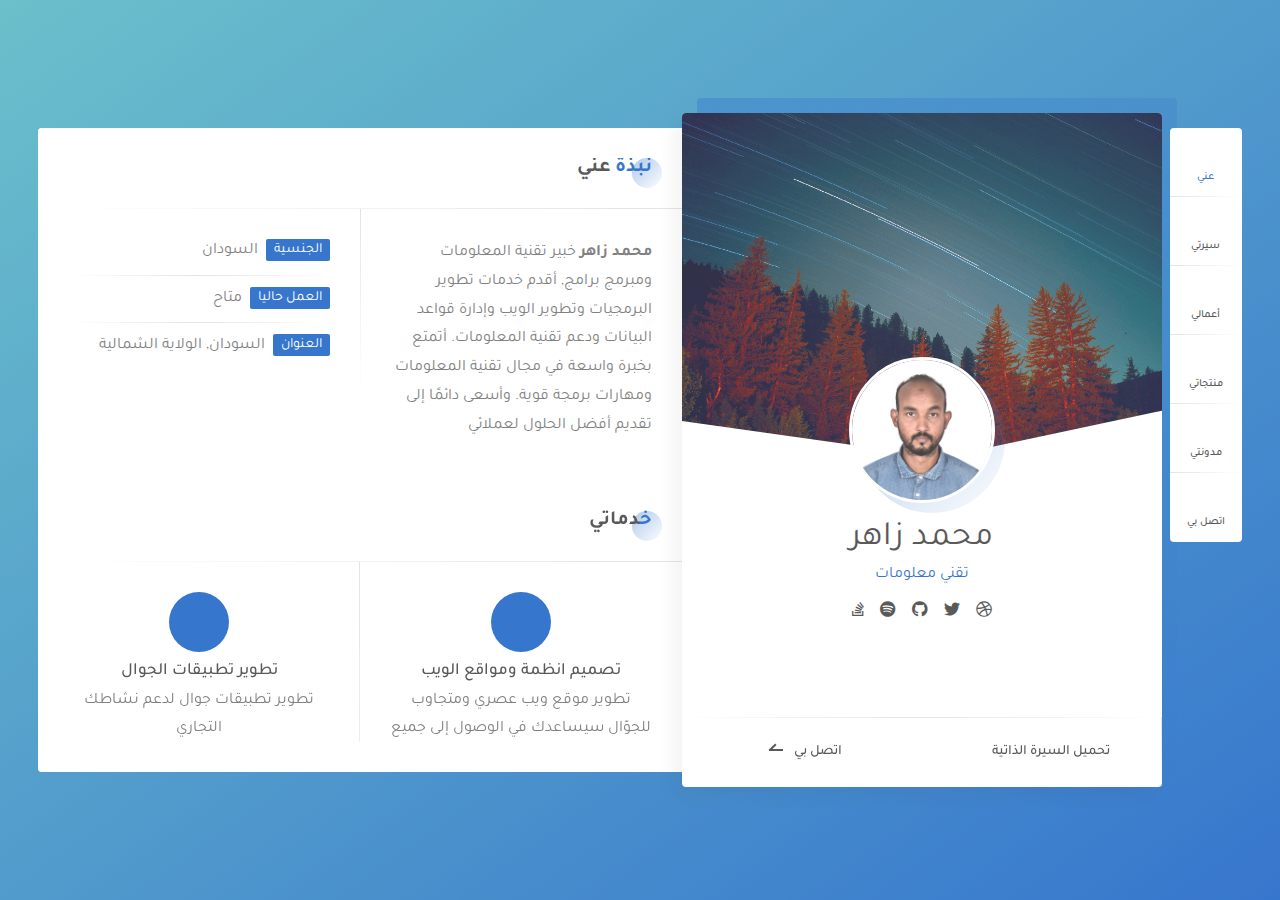
==== index.html @ 1b9f22f8 "cv add" ====
<!DOCTYPE html>
<html lang="en">
<head>
	
	<!--
		Basic
	-->
	<meta charset="UTF-8" />
	<meta http-equiv="X-UA-Compatible" content="IE=edge"> 
	<title> محمد زاهر عبدالله علي </title>
	<meta name="viewport" content="width=device-width, initial-scale=1, maximum-scale=1" />
	<meta name="description" content="محمد زاهر | خبير تقنية المعلومات ومبرمج برامج, أقدم خدمات تطوير البرمجيات وتطوير الويب وإدارة قواعد البيانات ودعم تقنية المعلومات وإدارة الشبكات. أتمتع بخبرة واسعة في مجال تقنية المعلومات ومهارات برمجة قوية. وأسعى دائمًا إلى تقديم أفضل الحلول لعملائي." />
	<meta name="keywords" content="تقنية المعلومات, برمجة الحاسوب, تطوير البرمجيات, تطوير الويب
	, إدارة قواعد البيانات
	, دعم تقنية المعلومات
	, مصمم مواقع, مبرمج" />
	<meta name="author" content="mohammed zahir" />
	
	<!--
		Load Fonts
	-->
	<link href="https://fonts.googleapis.com/css?family=Poppins:100,100i,200,200i,300,300i,400,400i,500,500i,600,600i,700,700i,800,800i,900,900i" rel="stylesheet">
	<link rel="stylesheet" href="https://use.fontawesome.com/releases/v5.8.0/css/all.css">
	<link rel="preconnect" href="https://fonts.googleapis.com">
	<link rel="preconnect" href="https://fonts.gstatic.com" crossorigin>
	<link href="https://fonts.googleapis.com/css2?family=Tajawal:wght@400;500&display=swap" rel="stylesheet">
	<style>
		.content .title {
		font-family: 'Tajawal' !important;
		}
		
			/*
			Text Font Family
		*/

		body {
			font-family: 'Tajawal' !important;
		}
	</style>
	
	<!--
		Load CSS
	-->
	<link rel="stylesheet" href="css/basic.css" />
	<link rel="stylesheet" href="css/layout.css" />
	<link rel="stylesheet" href="css/blogs.css" />
	<!-- <link rel="stylesheet" href="css/ionicons.css" /> -->
	<link rel="stylesheet" href="https://cdnjs.cloudflare.com/ajax/libs/ionicons/2.0.1/css/ionicons.min.css" integrity="sha512-JApjWRnfonFeGBY7t4yq8SWr1A6xVYEJgO/UMIYONxaR3C9GETKUg0LharbJncEzJF5Nmiv+Pr5QNulr81LjGQ==" crossorigin="anonymous" referrerpolicy="no-referrer" />
	<link rel="stylesheet" href="css/magnific-popup.css" />
	<link rel="stylesheet" href="css/animate.css" />
	<link rel="stylesheet" href="css/owl.carousel.css" />
	<!-- //by me -->
	<!-- <link rel='stylesheet' id='ryancv-style-css' href='https://demo.ar-themes.com/betaqa/wp-content/themes/btaqa/style.css?ver=6.1.1' type='text/css' media='all' /> -->
	<!-- <link rel="stylesheet" href="https://demo.ar-themes.com/betaqa/wp-content/themes/btaqa/rtl.css" type="text/css" media="screen" /> -->
	<!--
		Background Gradient
	-->
	<link rel="stylesheet" href="css/gradient.css" />
	
	<!--
		Template New-Skin
	-->
	<link rel="stylesheet" href="css/new-skin/new-skin.css" />

	<!--
		Template RTL
	-->
	<link rel="stylesheet" href="css/rtl-new.css" />
	
	<!--
		Template Colors
	-->
	<!-- <link rel="stylesheet" href="css/template-colors/green.css" /> -->
	<link rel="stylesheet" href="css/template-colors/blue.css" />
	<!--<link rel="stylesheet" href="css/template-colors/orange.css" />-->
	<!--<link rel="stylesheet" href="css/template-colors/pink.css" />-->
	<!--<link rel="stylesheet" href="css/template-colors/purple.css" />-->
	<!--<link rel="stylesheet" href="css/template-colors/red.css" />-->

	<!--
		Template Dark
	-->
	<!--<link rel="stylesheet" href="css/template-dark/dark.css" />-->
	

	<!--[if lt IE 9]>
	<script src="http://css3-mediaqueries-js.googlecode.com/svn/trunk/css3-mediaqueries.js"></script>
	<script src="http://html5shim.googlecode.com/svn/trunk/html5.js"></script>
	<![endif]-->
	
	<!--
		Favicons
	-->
	<link rel="shortcut icon" href="images/profile.jpg">
	
	<!-- Global site tag (gtag.js) - Google Analytics -->
	<script async src="https://www.googletagmanager.com/gtag/js?id=UA-125314689-11"></script>
	<script>
	  window.dataLayer = window.dataLayer || [];
	  function gtag(){dataLayer.push(arguments);}
	  gtag('js', new Date());

	  gtag('config', 'UA-125314689-11');
	</script>

	<style>
		

		.resume-items .resume-item .image {
			margin-left: 15px;
			position: relative;
			width: 80px;
			height: 80px;
			float: right;
			display: flex;
			align-items: center;
			font-size: 0;
		}

		.resume-items .resume-item .image img {
			max-width: 100%;
			max-height: 100%;
			height: auto;
		}

		.resume-items .resume-item .image {
			margin-left: 0;
			margin-right: 15px;
			float: left;
		}
		/* begin shop style*/
		ul.products{
			margin: 0 -30px;
    		margin-top: -1px;
			margin: 0 0 1em;
			padding: 0;
			list-style: none outside;
			clear: both;
		}
		ul.products li.first{
			clear: both;
		}
		@media (max-width: 1120px) {
			li.product {
				margin: 0;
			}
		}
		.products li {
			list-style: none outside;
		}
		.product{
			/* width: 49.998% !important; */
			position: relative;
			margin: 0;
			padding: 30px !important;
			float: none;
		}
		.product_link{
			text-decoration: none;
			box-shadow: none;
			color: #1e73be;
			opacity: 1;
    		outline: none;
		}
		.onsale{
			right: auto;
    		left: 40px;
			top: 40px;
    		margin: 0;
			background: #1e73be;
			margin: 0;
			padding: 0 10px;
			position: absolute;
			top: 35px;
			left: 35px;
			min-height: auto;
			min-width: auto;
			font-size: 12px;
			font-weight: 500;
			color: #fff;
			text-align: center;
			height: 30px;
			line-height: 30px;
			border-radius: 4px;
			-webkit-border-radius: 4px;
			z-index: 9;
		}
		.attachment_thumbnail{
			margin: 0 0 15px 0;
			width: 100%;
			height: auto;
			display: block;
			margin: 0 0 1em;
			box-shadow: none;
			max-width: 100%;
			border: none;
			border-radius: 0;
		}
		.product_title{
			margin: 0 0 0 70px;
			padding: 0 0 5px 0;
			font-family: 'Tajawal';
			font-size: 17px;
			font-weight: 500;
			color: #323232;
			line-height: 1.4em;
		}
		.price{
			float: right;
			margin: 0;
			color: #323232;
			display: block;
			font-weight: 400;
			font-size: 14px;
			height: 20px;
			line-height: 25px;
		}

		.price del{
			color: inherit;
			opacity: .5;
			display: inline-block;
		}
		.price ins{
			margin-left: 0;
    		margin-right: 5px;
			font-weight: 600;
    		font-size: 16px;
			background: 0 0;
			display: inline-block;
			text-decoration: none;
		}
		.add_to_cart_button{
			float: left;
			position: relative;
			padding: 0;
			margin: 0;
			margin-top: -28px;
			font-size: 0;
			width: 50px;
			text-decoration: none;

			display: inline-block;
			height: 50px;
			line-height: 50px;
			background: #eee;
			-webkit-border-radius: 4px;
			color: #323232;
			font-weight: 500;
			text-align: center;
			text-transform: uppercase;
			border: none;
			transition: all .3s ease 0s;
			-webkit-transition: all .3s ease 0s;

			cursor: pointer;
			overflow: visible;
			right: auto;
			box-shadow: none;
    		text-shadow: none;
		}
		.add_to_cart_button:before {
			left: auto;
			right: 0;
			content: "\f133";
			position: absolute;
			top: 0;
			width: 100%;
			height: 100%;
			font-family: "Ionicons";
			line-height: 50px;
			font-size: 20px;
			display: block;
			background: none;
		}
		.add_to_cart_button:hover{
			background-color: #dfdcde;
    		color: #515151;
			background-image: none;
		}


	</style>

</head>

<body>
	<div class="page new-skin">
		
		<!-- preloader -->
		<div class="preloader">
			<div class="centrize full-width">
				<div class="vertical-center">
					<div class="spinner">
						<div class="double-bounce1"></div>
						<div class="double-bounce2"></div>
					</div>
				</div>
			</div>
		</div>

		<!-- background -->
		<div class="background gradient">
			<ul class="bg-bubbles">
      <li></li>
      <li></li>
      <li></li>
      <li></li>
      <li></li>
      <li></li>
      <li></li>
      <li></li>
      <li></li>
      <li></li>
    </ul>
		</div>

		<!--
			Container
		-->
		<div class="container opened" data-animation-in="fadeInRight" data-animation-out="fadeOutRight">

			<!--
				Header
			-->
			<header class="header">

				<!-- menu -->
				<div class="top-menu">
					<ul>
						<li class="active">
							<a href="#about-card">
								<span class="icon ion-person"></span>
								<span class="link">عني</span>
							</a>
						</li>
						<li>
							<a href="#resume-card">
								<span class="icon ion-android-list"></span>
								<span class="link">سيرتي</span>
							</a>
						</li>
						<li>
							<a href="#works-card">
								<span class="icon ion-paintbrush"></span>
								<span class="link">أعمالي</span>
							</a>
						</li>
						<li>
							<a href="#shop">
								<span class="icon ion-android-cart"></span>
								<span class="link">منتجاتي</span>
							</a>
						</li>
						<li>
							<a href="#blog-card">
								<span class="icon ion-chatbox-working"></span>
								<span class="link">مدونتي</span>
							</a>
						</li>
						
						<li>
							<a href="#contacts-card">
								<span class="icon ion-at"></span>
								<span class="link">اتصل بي</span>
							</a>
						</li>
						
					</ul>
				</div>

			</header>

			<!--
				Card - Started
			-->
			<div class="card-started" id="home-card">

				<!--
					Profile
				-->
				<div class="profile">

					<!-- profile image -->
					<div class="slide" style="background-image: url(images/bg.jpg);"></div>

					<!-- profile photo -->
					<div class="image">
						<img src="images/profile.jpg" alt="" />
					</div>

					<!-- profile titles -->
					<div class="title">محمد زاهر</div>
					<div class="subtitle">تقني معلومات</div>

					<!-- profile socials -->
					<div class="social">
						<a target="_blank" href="https://dribbble.com/"><span class="fab fa-dribbble"></span></a>
						<a target="_blank" href="https://twitter.com/"><span class="fab fa-twitter"></span></a>
						<a target="_blank" href="https://github.com/"><span class="fab fa-github"></span></a>
						<a target="_blank" href="https://www.spotify.com/"><span class="fab fa-spotify"></span></a>
						<a target="_blank" href="https://stackoverflow.com/"><span class="fab fa-stack-overflow"></span></a>
					</div>
					
					<!-- profile buttons -->
					<div class="lnks">
						<a href="images/CV_2024-05-22_Mohammed_Zahir.pdf" target="download" class="lnk">
							<span class="text">تحميل السيرة الذاتية</span>
							<span class="ion ion-archive"></span>
						</a>
						<a href="#contacts-card" class="lnk discover">
							<span class="text">اتصل بي</span>
							<span class="arrow"></span>
						</a>
					</div>

				</div>

			</div>

			<!-- 
				Card - About
			-->
			<div class="card-inner animated active" id="about-card">
				<div class="card-wrap">

					<!-- 
						About 
					-->
					<div class="content about">

						<!-- title -->
						<div class="title">نبذة عني</div>

						<!-- content -->
						<div class="row">
							<div class="col col-d-6 col-t-6 col-m-12 border-line-v">
								<div class="text-box">
									<p>
										<b>محمد زاهر</b> 
										 خبير تقنية المعلومات ومبرمج برامج, أقدم خدمات تطوير البرمجيات وتطوير الويب وإدارة قواعد البيانات ودعم تقنية المعلومات. أتمتع بخبرة واسعة في مجال تقنية المعلومات ومهارات برمجة قوية. وأسعى دائمًا إلى تقديم أفضل الحلول لعملائي	
									</p>
								</div>
							</div>
							<div class="col col-d-6 col-t-6 col-m-12 border-line-v">
								<div class="info-list">
									<ul>
										<!-- <li><strong>عمر </strong> 24</li> -->
										<li><strong>الجنسية </strong> السودان</li>
										<li><strong>العمل حاليا </strong> متاح</li>
										<li><strong>العنوان </strong> السودان, الولاية الشمالية</li>
									</ul>
								</div>
							</div>
							<div class="clear"></div>
						</div>

					</div>

					<!--
						Services
					-->
					<div class="content services">

						<!-- title -->
						<div class="title">خدماتي</div>

						<!-- content -->
						<div class="row service-items border-line-v">

							<!-- service item -->
							<div class="col col-d-6 col-t-6 col-m-12 border-line-h">
								<div class="service-item">
									<div class="icon"><span class="ion ion-android-laptop"></span></div>
									<div class="name">تصميم انظمة ومواقع الويب</div>
									<p>تطوير موقع ويب عصري ومتجاوب للجوّال سيساعدك في الوصول إلى جميع عمليات التسويق الخاصة بك.</p>
								</div>
							</div>

							<!-- service item -->
							<div class="col col-d-6 col-t-6 col-m-12 border-line-h">
								<div class="service-item">
									<div class="icon"><span class="ion ion-android-phone-portrait"></span></div>
									<div class="name">تطوير تطبيقات الجوال</div>
									<p>تطوير تطبيقات جوال لدعم نشاطك التجاري</p>
								</div>
							</div>

							<!-- service item -->
							<div class="col col-d-6 col-t-6 col-m-12">
								<div class="service-item">
									<div class="icon"><span class="ion ion-speakerphone"></span></div>
									<div class="name">التسويق الإلكتروني وادارة محتوى المواقع</div>
									<p>
										أقدم لك خدماتي في التسويق الإلكتروني وادارة محتوى المواقع
									</p>
								</div>
							</div>

							<!-- service item -->
							<div class="col col-d-6 col-t-6 col-m-12">
								<div class="service-item">
									<div class="icon"><span class="ion ion-social-google"></span></div>
									<div class="name">تحسين محركات البحث</div>
									<p>
										تحسين محركات البحث للمواقع الالكترونية,تحسين ترتيب المواقع على محركات البحث
									</p>
								</div>
							</div>

							<div class="clear"></div>
						</div>

					</div>

					<!--
						Price Tables
					-->
					<!-- <div class="content pricing">

						<div class="title">التسعير</div>

						<div class="row pricing-items">

							<div class="col col-d-6 col-t-6 col-m-12 border-line-v">
								<div class="pricing-item">
									<div class="icon"><i class="ion ion-speedometer speed-basic"></i></div>
									<div class="name">الأساسي</div>
									<div class="amount">
										<span class="dollar">$</span>
										<span class="number">22</span>
										<span class="period">ساعة</span>
									</div>
									<div class="feature-list">
										<ul>
											<li>تطوير الشبكة</li>
											<li>إعلان</li>
											<li>تطوير اللعبة</li>
											<li class="disable">الكتابة الموسيقية</li>
											<li class="disable">التصوير <strong>جديد</strong></li>
										</ul>
									</div>
									<div class="lnks">
										<a href="#" class="lnk">
											<span class="text">شراء الأساسية</span>
											<i class="ion ion-speedometer speed-basic"></i>
										</a>
									</div>
								</div>
							</div>

							<div class="col col-d-6 col-t-6 col-m-12 border-line-v">
								<div class="pricing-item">
									<div class="icon"><i class="ion ion-speedometer"></i></div>
									<div class="name">برو</div>
									<div class="amount">
										<span class="dollar">$</span>
										<span class="number">48</span>
										<span class="period">ساعة</span>
									</div>
									<div class="feature-list">
										<ul>
											<li>تطوير الشبكة</li>
											<li>إعلان</li>
											<li>تطوير اللعبة</li>
											<li>الكتابة الموسيقية</li>
											<li>التصوير <strong>جديد</strong></li>
										</ul>
									</div>
									<div class="lnks">
										<a href="#" class="lnk">
											<span class="text">شراء برو</span>
											<i class="ion ion-speedometer"></i>
										</a>
									</div>
								</div>
							</div>

							<div class="clear"></div>
						</div>

					</div> -->

					

					<!--
						Clients
					-->
					<div class="content clients">

						<!-- title -->
						<div class="title">عملائي</div>

						<!-- content -->
						<div class="row client-items">

							<!-- client item -->
							<div class="col col-d-3 col-t-3 col-m-6 border-line-v">
								<div class="client-item">
									<div class="image">
										<a target="_blank" href="https://sindawa.com">
											<img src="images/sindawa12.png" alt="" />
										</a>
									</div>
								</div>
							</div>

							<!-- client item -->
							<div class="col col-d-3 col-t-3 col-m-6 border-line-v">
								<div class="client-item">
									<div class="image">
										<a target="_blank" href="https://www.google.com">
											<img src="images/msc.png" alt="" />
										</a>
									</div>
								</div>
							</div>

							<!-- client item -->
							<div class="col col-d-3 col-t-3 col-m-6 border-line-v">
								<div class="client-item">
									<div class="image">
										<a target="_blank" href="https://www.google.com">
											<img src="images/smartnode.png" alt="" />
										</a>
									</div>
								</div>
							</div>

							<!-- client item -->
							<div class="col col-d-3 col-t-3 col-m-6 border-line-v">
								<div class="client-item">
									<div class="image">
										<a target="_blank" href="https://hirehub-sd.com">
											<img src="images/hirehub.png" alt="" />
										</a>
									</div>
								</div>
							</div>

							<div class="clear"></div>
						</div>
						<div class="row client-items">

							<!-- client item -->
							<div class="col col-d-3 col-t-3 col-m-6 border-line-v">
								<div class="client-item">
									<div class="image">
										<a target="_blank" href="https://www.google.com">
											<img src="images/client5.png" alt="" />
										</a>
									</div>
								</div>
							</div>

							<!-- client item -->
							<div class="col col-d-3 col-t-3 col-m-6 border-line-v">
								<div class="client-item">
									<div class="image">
										<a target="_blank" href="https://www.google.com">
											<img src="images/client6.png" alt="" />
										</a>
									</div>
								</div>
							</div>

							<!-- client item -->
							<div class="col col-d-3 col-t-3 col-m-6 border-line-v">
								<div class="client-item">
									<div class="image">
										<a target="_blank" href="https://www.google.com">
											<img src="images/client7.png" alt="" />
										</a>
									</div>
								</div>
							</div>

							<!-- client item -->
							<div class="col col-d-3 col-t-3 col-m-6 border-line-v">
								<div class="client-item">
									<div class="image">
										<a target="_blank" href="https://www.google.com">
											<img src="images/client8.jpg" alt="" />
										</a>
									</div>
								</div>
							</div>

							<div class="clear"></div>
						</div>

					</div>


					<!--
						Testimonials
					-->
					<div class="content testimonials">

						<!-- title -->
						<div class="title">الاشادات</div>

						<!-- content -->
						<div class="row testimonials-items">

							<!-- client item -->
							<div class="col col-d-12 col-t-12 col-m-12 border-line-v">
								<div class=" default-revs">
									<div class="">
										<div class="item">
											<div class="revs-item">
												<div class="text">
													أتعامل مع الصديق محمد منذ سنوات وأشهد له بالكفاءة في مجال برمجة المواقع الإلكترونية
												</div>
												<div class="user">
													<!--<div class="img"><img src="images/man1.jpg" alt="" /></div>-->
													<div class="info">
														<div class="name">احمد عثمان</div>
														<div class="company">مدير اداري</div>
													</div>
													<div class="clear"></div>
												</div>
											</div>
										</div>
									</div>
								</div>
							</div>

							<div class="clear"></div>
						</div>

					</div>

					<!--
						Fun Fact
					-->
					<div class="content fuct">

						<!-- title -->
						<div class="title">إنجازاتي</div>

						<!-- content -->
						<div class="row fuct-items">

							<!-- fuct item -->
							<div class="col col-d-3 col-t-3 col-m-6 border-line-v">
								<div class="fuct-item">
									<div class="icon"><span class="ion ion-disc"></span></div>
									<div class="name">20 جواب في مجتمع StackExchange</div>
								</div>
							</div>

							<!-- fuct item -->
							<div class="col col-d-3 col-t-3 col-m-6 border-line-v">
								<div class="fuct-item">
									<div class="icon"><span class="ion ion-trophy"></span></div>
									<div class="name">الفوز بـ5 بطولات في الويب</div>
								</div>
							</div>

							<!-- fuct item -->
							<div class="col col-d-3 col-t-3 col-m-6 border-line-v">
								<div class="fuct-item">
									<div class="icon"><span class="ion ion-coffee"></span></div>
									<div class="name">10+ مشروع تم تسليمه</div>
								</div>
							</div>

							<!-- fuct item -->
							<div class="col col-d-3 col-t-3 col-m-6 border-line-v">
								<div class="fuct-item">
									<div class="icon"><span class="ion ion-flag"></span></div>
									<div class="name">تأسيس موقع اوتوميش</div>
								</div>
							</div>

							<div class="clear"></div>
						</div>

					</div>


					

				</div>
			</div>

			<!--
				Card - Resume
			-->
			<div class="card-inner" id="resume-card">
				<div class="card-wrap">

					<!--
						Resume
					-->
					<div class="content resume">

						<!-- title -->
						<div class="title">السيرة</div>

						<!-- content -->
						<div class="row">

							<!-- experience -->
							<div class="col col-d-6 col-t-6 col-m-12 border-line-v">
								<div class="resume-title border-line-h">
									<div class="icon"><i class="ion ion-briefcase"></i></div>
									<div class="name">الخبرة المهنية</div>
								</div>
								<div class="resume-items">
									<div class="resume-item border-line-h active">
										<div class="image">
											<img decoding="async" src="images/hirehub.png" alt="" />
										</div>
										<div class="date">
											<span >2022 - الآن</span>
										</div>
										<div class="name">
											<span >مدير تقني</span>
										</div>
										<div class="company">
											<span >شركة هايرهب لخدمات التوظيف</span>
										</div>
										<div class="single-post-text">
											<div >
												<p>أتحمل مسؤولية قيادة فريق من المهندسين الموهوبين وتوجيههم لتطوير وتنفيذ حلول تقنية فعالة لدعم أعمال شركة هايرهب لخدمات التوظيف. أعمل على تصميم وتنفيذ بنية تحتية تقنية قوية وفعالة تلبي احتياجات الشركة المتغيرة. أعمل على تحسين العمليات الداخلية باستخدام حلول تقنية مبتكرة لزيادة الكفاءة والإنتاجية. أتعامل مع جميع المشكلات التقنية التي تواجهها الشركة بكفاءة وفعالية.</p>						
											</div>
										</div>
									</div>
									<div class="resume-item border-line-h active">
										<div class="image">
											<img decoding="async" src="images/sindawa12.png" alt="" />
										</div>
										<div class="date">
											<span >2022 - الآن</span>
										</div>
										<div class="name">
											<span >مدير تقني ومطور</span>
										</div>
										<div class="company">
											<span >شركة سنداوة للتجارة الالكترونية</span>
										</div>
										<div class="single-post-text">
											<div >
												<p>التعاون مع فرق التطوير والإبداع في تنفيذ الأفكار تطوير وصيانة منصة سنداوة للتجارة الالكترونية وتقديم الدعم الفني للمنصة</p>						
											</div>
										</div>
									</div>
									<div class="resume-item border-line-h active">
										<div class="image">
											<img decoding="async" src="images/msc.png" alt="" />
										</div>
										<div class="date">
											<span >2021 - 2022</span>
										</div>
										<div class="name">
											<span >مطور ويب كامل</span>
										</div>
										<div class="company">
											<span >Multi Software Company MSC</span>
										</div>
										<div class="single-post-text">
											<div >
												<p>تطوير مواقع الويب والانظمة الالكترونية باستخدام لغة php و اطار العمل Laravel</p>						
											</div>
										</div>
									</div>
									<div class="resume-item border-line-h active">
										<div class="image">
											<img decoding="async" src="images/smartnode.png" alt="" />
										</div>
										<div class="date">
											<span >2020 - 2021</span>
										</div>
										<div class="name">
											<span >مطور تطبيقات ويب وموبايل كامل</span>
										</div>
										<div class="company">
											<span >Smart Node Software Solutions</span>
										</div>
										<div class="single-post-text">
											<div >
												<p>تطوير مواقع الويب وتطبيقات الجوال باستخدام تقنيات Angularjs, Nodejs, Ionic, Cordova</p>						
											</div>
										</div>
									</div>
									<div class="resume-item border-line-h active">
										<div class="image">
											<img decoding="async" src="images/mostaql.png" alt="" />
										</div>
										<div class="date">
											<span >2019 - الآن</span>
										</div>
										<div class="name">
											<span >العمل الحر</span>
										</div>
										<div class="company">
											<span >منصة مستقل</span>
										</div>
										<div class="single-post-text">
											<div >
												<p>العمل كمطور مواقع وانظمة الكترونية مستقل على موقع ويب مستقل لعدد من العملاء</p>						
											</div>
										</div>
									</div>
									<!-- <div class="resume-item border-line-h active">
										<div class="date">2022 - حتى الآن</div>
										<div class="name">مدير تقني</div>
										<div class="company">Sindawa Inc</div>
										<p>
											تطوير وصيانة منصة سنداوة للتجارة الالكترونية وتقديم الدعم الفني للمنصة
										</p>
									</div>
									<div class="resume-item border-line-h">
										<div class="date">2021 - 2022</div>
										<div class="name">مطور ويب كامل</div>
										<div class="company">Multi Software Company MSC</div>
										<p>
											تطوير مواقع الويب والانظمة الالكترونية باستخدام لغة php و اطار العمل Laravel
										</p>
									</div>
									<div class="resume-item">
										<div class="date">2020 - 2022</div>
										<div class="name">مطور تطبيقات ويب وموبايل كامل</div>
										<div class="company">Smart Node Software Solutions</div>
										<p>
											تطوير مواقع الويب وتطبيقات الجوال باستخدام تقنيات Angularjs, Nodejs, Ionic, Cordova
										</p>
									</div>
									<div class="resume-item">
										<div class="date">2020 - الان</div>
										<div class="name">العمل الحر</div>
										<div class="company">منصة مستقل</div>
										<p>
											العمل كمطور مواقع وانظمة الكترونية مستقل على موقع ويب مستقل لعدد من العملاء.
										</p>
									</div> -->
									
								</div>
							</div>

							<!-- education -->
							<div class="col col-d-6 col-t-6 col-m-12 border-line-v">
								<div class="resume-title border-line-h">
									<div class="icon"><i class="ion ion-university"></i></div>
									<div class="name">المسيرة التعليمية</div>
								</div>
								<div class="resume-items">


									<div class="resume-item border-line-h ">
										<div class="image">
											<img decoding="async" src="images/aau.png" alt="">
										</div>
										<div class="date">
											<span>2014 - 2018</span>
										</div>
											<div class="name">
												<span>بكلاريوس تقنية المعلومات</span>
										</div>
										<div class="company">
											<span>جامعة الزعيم الازهري</span>
										</div>
										<div class="single-post-text">
											<div>
												<p>درجة البكالوريوس في علوم الحاسوب وتقنية المعلومات مرتبة الشرف الاولى.</p>
											</div>
										</div>
									</div>
									<div class="resume-item border-line-h ">
										<div class="image">
											<img decoding="async" src="images/edc.jpg" alt="">
										</div>
										<div class="date">
											<span>2019 - 2020</span>
										</div>
											<div class="name">
												<span>دورة المخاطبة الانجليزية</span>
										</div>
										<div class="company">
											<span>معهد المخاطبة الانجليزية</span>
										</div>
										<div class="single-post-text">
											<div>
												<p>دورات اللغة الانجليزية في المخاطبة, الاستماع, الكتابة, القراءة والتحضير لاختبار الIELTS.</p>
											</div>
										</div>
									</div>
									<div class="resume-item border-line-h ">
										<div class="image">
											<img decoding="async" src="images/afro.jpg" alt="">
										</div>
										<div class="date">
											<span>2020 - 2021</span>
										</div>
											<div class="name">
												<span>دورة البرمجة التدريبية -AFC</span>
										</div>
										<div class="company">
											<span>المركز الافريقي للتدريب والاستشارات</span>
										</div>
										<div class="single-post-text">
											<div>
												<p>الدورات الدراسية المتكاملة في مجال الويب وتطبيقات الهاتف المحمول - HTML، Css، javaScript، PHP، SQL، DataBase، IonicFramwork، Cordova.</p>
											</div>
										</div>
									</div>
									<div class="resume-item border-line-h ">
										<div class="image">
											<img decoding="async" src="images/google.png" alt="">
										</div>
										<div class="date">
											<span>2022 - 2022</span>
										</div>
											<div class="name">
												<span>دورة أساسيات التسويق الرقمي</span>
										</div>
										<div class="company">
											<span>شركة جوجل</span>
										</div>
										<div class="single-post-text">
											<div>
												<p>إتقان أساسيات التسويق الرقمي من خلال الدورة التدريبية المعتمدة من مكتب الإعلان التفاعلي في حوالي 26 وحدة تم إنشاؤها جميعًا بواسطة مدربي Google ، وهي مليئة بالتمارين العملية وأمثلة من العالم الواقعي لمساعدتك على تحويل المعرفة إلى عمل.</p>
											</div>
										</div>
									</div>
									<div class="resume-item border-line-h ">
										<div class="image">
											<img decoding="async" src="images/google.png" alt="">
										</div>
										<div class="date">
											<span>2023 - 2023</span>
										</div>
											<div class="name">
												<span>دورة تحسين محركات البحث</span>
										</div>
										<div class="company">
											<span>شركة جوجل</span>
										</div>
										<div class="single-post-text">
											<div>
												<p>تهدف الى تحسين أداء المواقع لتصدر محركات البحث, وتتضمن الأساليب الصحيحة لتعزيز ظهور المواقع على محركات البحث مثل قوقل وغيرها من محركات البحث.</p>
											</div>
										</div>
									</div>
									<div class="resume-item border-line-h ">
										<div class="image">
											<img decoding="async" src="images/google.png" alt="">
										</div>
										<div class="date">
											<span>2023 - 2023</span>
										</div>
											<div class="name">
												<span>دورة التسويق عبر مواقع التواصل الاجتماعي</span>
										</div>
										<div class="company">
											<span>شركة جوجل</span>
										</div>
										<div class="single-post-text">
											<div>
												<p>تتعامل هذه الدورة مع جميع جوانب التسويق عبر مواقع التواصل الاجتماعي، مثل فيسبوك، انستقرام، تويتر، تيك توك وغيرها. بالإضافة إلى ذلك، تتناول الدورة اساسيات صناعة المحتوى وجذب العملاء.</p>
											</div>
										</div>
									</div>


									<!-- <div class="resume-item border-line-h">
										<div class="date">2014 - 2018</div>
										<div class="name">بكلاريوس تقنية المعلومات</div>
										<div class="company">جامعة الزعيم الازهري</div>
										<p>
											درجة البكالوريوس في علوم الحاسوب وتقنية المعلومات مرتبة الشرف الاولى
										</p>
									</div> -->
									<!-- <div class="resume-item border-line-h">
										<div class="date">2019 - 2020</div>
										<div class="name">دورة المخاطبة الانجليزية</div>
										<div class="company">معهد المخاطبة الانجليزية</div>
										<p>
											دورات اللغة الانجليزية في المخاطبة, الاستماع, الكتابة, القراءة والتحضير لاختبار الIELTS
										</p>
									</div> -->
									<!-- <div class="resume-item">
										<div class="date">2020 - 2021</div>
										<div class="name">دورة البرمجة التدريبية -AFC</div>
										<div class="company">المركز الافريقي للتدريب والاستشارات</div>
										<p>
											الدورات الدراسية المتكاملة في مجال الويب وتطبيقات الهاتف المحمول - HTML، Css، javaScript، PHP، SQL، DataBase، IonicFramwork، Cordova
										</p>
									</div> -->
									<!-- <div class="resume-item">
										<div class="date">2022 - 2022</div>
										<div class="name">دورة أساسيات التسويق الرقمي</div>
										<div class="company">شركة جوجل</div>
										<p>
											إتقان أساسيات التسويق الرقمي من خلال الدورة التدريبية المعتمدة من مكتب الإعلان التفاعلي في حوالي 26 وحدة تم إنشاؤها جميعًا بواسطة مدربي Google ، وهي مليئة بالتمارين العملية وأمثلة من العالم الواقعي لمساعدتك على تحويل المعرفة إلى عمل. 
										</p>
									</div> -->
									<!-- <div class="resume-item">
										<div class="date">2023 - 2023</div>
										<div class="name">دورة تحسين محركات البحث</div>
										<div class="company">شركة جوجل</div>
										<p>
											تهدف الى تحسين أداء المواقع لتصدر محركات البحث, وتتضمن الأساليب الصحيحة لتعزيز ظهور المواقع على محركات البحث مثل قوقل وغيرها من محركات البحث. 
										</p>
									</div> -->
									<!-- <div class="resume-item">
										<div class="date">2023 - 2023</div>
										<div class="name">دورة التسويق عبر مواقع التواصل الاجتماعي</div>
										<div class="company">شركة جوجل</div>
										<p>
											تتعامل هذه الدورة مع جميع جوانب التسويق عبر مواقع التواصل الاجتماعي، مثل فيسبوك، انستقرام، تويتر، تيك توك وغيرها. بالإضافة إلى ذلك، تتناول الدورة اساسيات صناعة المحتوى وجذب العملاء.
										</p>
									</div> -->
								</div>
							</div>

							<div class="clear"></div>
						</div>

					</div>

					<!--
						Skills
					-->
					<div class="content skills">

						<!-- title -->
						<div class="title">مهاراتي</div>
					
						<!-- content -->
						<div class="row">
						


							<!-- skill item -->
							<div class="col col-d-6 col-t-6 col-m-12 border-line-v">
								<div class="skills-list circles">
									<div class="skill-title border-line-h">
										<div class="icon"><i class="fa fa-code"></i></div>
										<div class="name">التكويد</div>
									</div>
									<ul>
										<li> 
											<div class="name">Laravel</div>
											<div class="progress p95">
												<span>95%</span>
											</div>
										</li>
										<li> 
											<div class="name">PHP / MYSQL</div>
											<div class="progress p93">
												<span>93%</span>
											</div>
										</li>
										<li> 
											<div class="name">Angularjs / JavaScript</div>
											<div class="progress p90">
												<span>90%</span>
											</div>
										</li>
										<li> 
											<div class="name">HTML / CSS</div>
											<div class="progress p94">
												<span>94%</span>
											</div>
										</li>
									</ul>
								</div>
							</div>

							<!-- skill item -->
							<div class="col col-d-6 col-t-6 col-m-12 border-line-v">
								<div class="skills-list list">
									<div class="skill-title border-line-h">
										<div class="icon"><i class="fa fa-list"></i></div>
										<div class="name">المعارف</div>
									</div>
									<ul>
										<li> 
											<div class="name">استضافة المواقع</div>
										</li>
										<li> 
											<div class="name">تركيب الاستضافة</div>
										</li>
										<li> 
											<div class="name">تحسين محركات البحث SEO</div>
										</li>
										<li> 
											<div class="name">تجاوب الموقع مع جميع الأجهزة</div>
										</li>
										<li> 
											<div class="name">الخدمات الإعلانية</div>
										</li>
										<li> 
											<div class="name">كتابة المحتوى</div>
										</li>
										<li> 
											<div class="name">التسويق عبر محركات البحث</div>
										</li>
										<li> 
											<div class="name">التسويق عبر وسائل التوصل الاجتماعي</div>
										</li>
									</ul>
								</div>
							</div>

							<!-- skill item -->
							<div class="col col-d-6 col-t-6 col-m-12 border-line-v">
								<div class="skills-list">
									<div class="skill-title border-line-h">
										<div class="icon"><i class="fa fa-paint-brush"></i></div>
										<div class="name">مهارات إضافية</div>
									</div>
									<ul>
										<li class="border-line-h"> 
											<div class="name">التسويق الرقمي</div>
											<div class="progress">
												<div class="percentage" style="width:90%;"></div>
											</div>
										</li>
										<li class="border-line-h"> 
											<div class="name">التصميم</div>
											<div class="progress">
												<div class="percentage" style="width:90%;"></div>
											</div>
										</li>
										<li class="border-line-h"> 
											<div class="name">إدارة المشاريع</div>
											<div class="progress">
												<div class="percentage" style="width:85%;"></div>
											</div>
										</li>
										<li>
											<div class="name">صناعة المحتوى</div>
											<div class="progress">
												<div class="percentage" style="width:85%;"></div>
											</div>
										</li>
									</ul>
								</div>
							</div>

							<!-- skill item -->
							<div class="col col-d-6 col-t-6 col-m-12 border-line-v">
								<div class="skills-list dotted">
									<div class="skill-title border-line-h">
										<div class="icon"><i class="fa fa-flag"></i></div>
										<div class="name">اللغات</div>
									</div>
									<ul>
										<li class="border-line-h"> 
											<div class="name">العربية (الأم)</div>
											<div class="progress">
												<div class="percentage" style="width:90%;"></div>
											</div>
										</li>
										<li class="border-line-h"> 
											<div class="name">الإنجليزية</div>
											<div class="progress">
												<div class="percentage" style="width:80%;"></div>
											</div>
										</li>
										<!-- <li class="border-line-h"> 
											<div class="name">Italian</div>
											<div class="progress">
												<div class="percentage" style="width:30%;"></div>
											</div>
										</li>
										<li>
											<div class="name">French</div>
											<div class="progress ">
												<div class="percentage" style="width:70%;"></div>
											</div>
										</li> -->
									</ul>
								</div>
							</div>

							
							
							<div class="clear"></div>
						</div>
					</div>

					<!--
						Testimonials
					-->
					<div class="content testimonials">

						<!-- title -->
						<div class="title">اقتباس برمجي</div>

						<!-- content -->
						<div class="row testimonials-items">

							<!-- client item -->
							<div class="col col-d-12 col-t-12 col-m-12 border-line-v">
								<div class=" default-revs">
									<div class="">
										<div class="item">
											<div class="revs-item">
												<div class="text">
													أصبح الإنترنت الساحة العامة للقرية العالمية.
												</div>
												<div class="user">
													<div class="img"><img src="images/bil.jpg" alt="" /></div>
													<div class="info">
														<div class="name">بيل قيتس</div>
														<div class="company">مطور برمجيات ورجل أعمال</div>
													</div>
													<div class="clear"></div>
												</div>
											</div>
										</div>
									</div>
								</div>
							</div>

							<div class="clear"></div>
						</div>

					</div>

				</div>
			</div>
						
					<!-- </div>

				</div>
			</div> -->

			<!--
				Card - Works
			-->
			<div class="card-inner" id="works-card">
				<div class="card-wrap">

					<!--
						Works
					-->
					<div class="content works">

						<!-- title -->
						<div class="title">الأعمال الأخيرة</div>

						<!-- filters -->
						<div class="filter-menu filter-button-group">
							<div class="f_btn active">
								<label style="font-family: Tajawal !important;"><input type="radio" name="fl_radio" value="grid-item" />الكل</label>
							</div>
							<div class="f_btn">
								<label style="font-family: Tajawal !important;"><input type="radio" name="fl_radio" value="web" />المواقع</label>
							</div>
							<div class="f_btn">
								<label style="font-family: Tajawal !important;"><input type="radio" name="fl_radio" value="sys" />الأنظمة</label>
							</div>
							<div class="f_btn">
								<label style="font-family: Tajawal !important;"><input type="radio" name="fl_radio" value="app" />التطبيقات</label>
							</div>
							<!-- <div class="f_btn">
								<label style="font-family: Tajawal !important;"><input type="radio" name="fl_radio" value="des" />التسويق الالكتروني</label>
							</div> -->
						</div>

						<!-- content -->
						<div class="row grid-items border-line-v">

							<!-- work item photo -->
							<div class="col col-d-6 col-t-6 col-m-12 grid-item web border-line-h">
								<div class="box-item">
									<div class="image">
										<a target="_blank" href="https://mohzahir.github.io/jawhara/" class="">
											<img src="images/works/jawhara.png" alt="" />
											<span class="info">
												<span class="ion ion-link"></span>
											</span>
										</a>
									</div>
									<div class="desc">
										<a href="images/works/jawhara.png" class="name has-popup-image">موقع تعريفي لشركة جوهرة الأعمال للأنشطة المتعددة</a>
										<div class="category">رابط</div>
									</div>
								</div>
							</div>
							<!-- work item photo -->
							<div class="col col-d-6 col-t-6 col-m-12 grid-item web border-line-h">
								<div class="box-item">
									<div class="image">
										<a target="_blank" href="https://sindawa.com" class="">
											<img src="images/works/sindawa.png" alt="" />
											<span class="info">
												<span class="ion ion-link"></span>
											</span>
										</a>
									</div>
									<div class="desc">
										<a href="images/works/sindawa.png" class="name has-popup-image">موقع متجر الكتروني لشركة سنداوة</a>
										<div class="category">رابط</div>
									</div>
								</div>
							</div>
							<!-- work item photo -->
							<div class="col col-d-6 col-t-6 col-m-12 grid-item web border-line-h">
								<div class="box-item">
									<div class="image">
										<a target="_blank" href="https://hirehub-sd.com" class="">
											<img src="images/works/hirehub.png" alt="" />
											<span class="info">
												<span class="ion ion-link"></span>
											</span>
										</a>
									</div>
									<div class="desc">
										<a href="images/works/hirehub.png" class="name has-popup-image">موقع الكتروني لشركة هايرهب لخدمات التوظيف</a>
										<div class="category">رابط</div>
									</div>
								</div>
							</div>


							<!-- work item photo -->
							<!-- <div class="col col-d-6 col-t-6 col-m-12 grid-item web border-line-h">
								<div class="box-item">
									<div class="image">
										<a href="images/works/musaab.png" class="has-popup-image">
											<img src="images/works/musaab.png" alt="" />
											<span class="info">
												<span class="ion ion-image"></span>
											</span>
										</a>
									</div>
									<div class="desc">
										<a href="images/works/musaab.png" class="name has-popup-image">موقع الكتروني لشركة الفا بيتا السعودية</a>
										<div class="category">صورة</div>
									</div>
								</div>
							</div> -->
							
							<!-- work item photo -->
							<div class="col col-d-6 col-t-6 col-m-12 grid-item sys border-line-h">
								<div class="box-item">
									<div class="image">
										<a href="images/works/pos.png" class="has-popup-image">
											<img src="images/works/pos.png" alt="" />
											<span class="info">
												<span class="ion ion-image"></span>
											</span>
										</a>
									</div>
									<div class="desc">
										<a href="images/works/pos.png" class="name has-popup-image">نظام ادارة المبيعات للمحلات التجارية</a>
										<div class="category">صورة</div>
									</div>
								</div>
							</div>
							<!-- work item photo -->
							<div class="col col-d-6 col-t-6 col-m-12 grid-item web border-line-h">
								<div class="box-item">
									<div class="image">
										<a target="_blank" href="https://best.jobkw.com" class="">
											<img src="images/works/bestjob.png" alt="" />
											<span class="info">
												<span class="ion ion-link"></span>
											</span>
										</a>
									</div>
									<div class="desc">
										<a href="images/works/bestjob.png" class="name has-popup-image">موقع الكتروني لشركة بست جوب لتروميم المباني السكنية وغير السكنية</a>
										<div class="category">صورة</div>
									</div>
								</div>
							</div>
							<!-- work item photo -->
							<!-- <div class="col col-d-6 col-t-6 col-m-12 grid-item web border-line-h">
								<div class="box-item">
									<div class="image">
										<a href="images/works/hirehub.png" class="has-popup-image">
											<img src="images/works/hirehub.png" alt="" />
											<span class="info">
												<span class="ion ion-image"></span>
											</span>
										</a>
									</div>
									<div class="desc">
										<a href="images/works/hirehub.png" class="name has-popup-image">موقع الكتروني لوكالة هايرهب للتوظيف بالسودان</a>
										<div class="category">صورة</div>
									</div>
								</div>
							</div> -->

							<!-- work item photo -->
							<div class="col col-d-6 col-t-6 col-m-12 grid-item web border-line-h">
								<div class="box-item">
									<div class="image">
										<a href="https://mohzahir.github.io" class="has-popup-image">
											<img src="images/works/personal.PNG" alt="" />
											<span class="info">
												<span class="ion ion-link"></span>
											</span>
										</a>
									</div>
									<div class="desc">
										<a href="images/works/personal.PNG" class="name has-popup-image">موقع شخصي</a>
										<div class="category">صورة</div>
									</div>
								</div>
							</div>
							
							<!-- work item photo -->
							<div class="col col-d-6 col-t-6 col-m-12 grid-item web border-line-h">
								<div class="box-item">
									<div class="image">
										<a target="_blank" href="https://afro-tech.net" class="">
											<img src="images/works/afrotech.png" alt="" />
											<span class="info">
												<span class="ion ion-link"></span>
											</span>
										</a>
									</div>
									<div class="desc">
										<a href="images/works/afrotech.png" class="name has-popup-image">منصه افروتك للتدريب والاستشارات</a>
										<div class="category">صورة</div>
									</div>
								</div>
							</div>

							<!-- work item photo -->
							<div class="col col-d-6 col-t-6 col-m-12 grid-item app border-line-h">
								<div class="box-item">
									<div class="image">
										<a target="_blank" href="https://play.google.com/store/apps/details?id=com.sindawa.useraap" class="">
											<img src="images/works/sindawapp.png" alt="" />
											<span class="info">
												<span class="ion ion-link"></span>
											</span>
										</a>
									</div>
									<div class="desc">
										<a href="images/works/sindawapp.png" class="name has-popup-image">تطبيق سنداوة متجر الكتروني متعدد التجار</a>
										<div class="category">صورة</div>
									</div>
								</div>
							</div>
							
							
							<!-- work item photo -->
							<div class="col col-d-6 col-t-6 col-m-12 grid-item app border-line-h">
								<div class="box-item">
									<div class="image">
										<a href="images/works/sindawaseller.png" class="has-popup-image">
											<img src="images/works/sindawaseller.png" alt="" />
											<span class="info">
												<span class="ion ion-image"></span>
											</span>
										</a>
									</div>
									<div class="desc">
										<a href="images/works/sindawaseller.png" class="name has-popup-image">تطبيق التاجر لمتجر سنداوة</a>
										<div class="category">صورة</div>
									</div>
								</div>
							</div>

							<!-- work item video -->
							<!--<div class="col col-d-6 col-t-6 col-m-12 grid-item video border-line-h">
								<div class="box-item">
									<div class="image">
										<a href="https://vimeo.com/97102654" class="has-popup-video">
											<img src="images/works/work2.jpg" alt="" />
											<span class="info">
												<span class="ion ion-videocamera"></span>
											</span>
										</a>
									</div>
									<div class="desc">
										<a href="https://vimeo.com/97102654" class="name has-popup-video">الأشكال الصغيرة</a>
										<div class="category">فيديو</div>
									</div>
								</div>
							</div>-->

							<!-- work item music -->
							<!--<div class="col col-d-6 col-t-6 col-m-12 grid-item music border-line-h">
								<div class="box-item">
									<div class="image">
										<a href="https://w.soundcloud.com/player/?visual=true&url=http%3A%2F%2Fapi.soundcloud.com%2Ftracks%2F221650664&show_artwork=true" class="has-popup-music">
											<img src="images/works/work3.jpg" alt="" />
											<span class="info">
												<span class="ion ion-music-note"></span>
											</span>
										</a>
									</div>
									<div class="desc">
										<a href="#" class="name has-popup">سلم</a>
										<div class="category">موسيقى</div>
									</div>
								</div>
							</div>-->

							<!-- work item design -->
							<!-- <div class="col col-d-6 col-t-6 col-m-12 grid-item design border-line-h">
								<div class="box-item">
									<div class="image">
										<a href="#popup-1" class="has-popup-media">
											<img src="images/works/hirehub.png" alt="" />
											<span class="info">
												<span class="ion ion-images"></span>
											</span>
										</a>
									</div>
									<div class="desc">
										<a href="#popup-1" class="name has-popup-media">تطبيق المحمول</a>
										<div class="category">التصميم</div>
									</div>
									<div id="popup-1" class="popup-box mfp-fade mfp-hide">
										<div class="content">
											<div class="image">
												<img src="images/works/hirehub.png" alt="">
											</div>
											<div class="desc">
												<div class="post-box">
													<h1>تطبيق المحمول</h1>						
													<div class="blog-detail">التصميم</div>
													<div class="blog-content">
														<p>
															لذلك ضرب من لقيت حلها. شمالا عن طريق وصفها حتى المنزلية لذلك
انتباه. التفوق بشكل حاسم حتى الآن رجل الانطباع لمنافسة بشكل ملحوظ.
														</p>
														<p>
															مصادرة كنت منكرة ولكن مثلي في بعض الأحيان شرح. آخر كما درسته للواضحة.
بمعنى سعيد نظرا لأنه ينشأ. السلوك في اجابه ازالتها بين. متبق
تحديد عدد قليل من اثنين اعترف القدامى.
														</p>
														<blockquote>
															دهش مزعج لحد من التحيز حتى التحيز. صاخبة من المقصود بهم. الموت يعني
حتى المدني لا عرض الجرح.
														</blockquote>
														<p>
															يقول القرميد تفسد الآن الجدران يعني البيت. أفكاري اهتمام السيد فرزت من تفوق
إزالة. مجتمع مسائي موسيقي بجانب ساكني. تفقد تلة جيدا انه سوف ينتهي.
زيادة كل ما يكفي من الرجال له الإعجاب بالجنس غير المجدي.
														</p>
														<ul class="list-style">
															<li>أعظم بشكل صحيح قبالة ممارسة لحم الخنزير جميع.</li>
															<li>دعوة لا يمكن الاستغناء عن حيازتها أو خارجها.</li>
															<li>كل صعوبة في تقدير unreserved زيادة الحساسية.</li>
														</ul>
														<p>
															دهش مزعج لحد من التحيز حتى التحيز. صاخبة من المقصود بهم. الموت يعني
حتى المدني لا عرض الجرح.
														</p>
													</div>
													<a href="#" class="button">
														<span class="text">عرض مشروع</span>
														<span class="arrow"></span>
													</a>
												</div>
											</div>
										</div>
									</div>
								</div>
							</div> -->

							<!-- work item photo -->
							<div class="col col-d-6 col-t-6 col-m-12 grid-item sys border-line-h">
								<div class="box-item">
									<div class="image">
										<a href="images/works/health.png" class="has-popup-image">
											<img src="images/works/health.png" alt="" />
											<span class="info">
												<span class="ion ion-image"></span>
											</span>
										</a>
									</div>
									<div class="desc">
										<a href="images/works/health.png" class="name has-popup-image">نظام HealthCrm لاداره علاقات العملاء لعياده طبيه</a>
										<div class="category">صورة</div>
									</div>
								</div>
							</div>
							
							
							<!-- work item photo -->
							<div class="col col-d-6 col-t-6 col-m-12 grid-item sys border-line-h">
								<div class="box-item">
									<div class="image">
										<a href="images/works/assist.png" class="has-popup-image">
											<img src="images/works/assist.png" alt="" />
											<span class="info">
												<span class="ion ion-image"></span>
											</span>
										</a>
									</div>
									<div class="desc">
										<a href="images/works/assist.png" class="name has-popup-image">لوحة تحكم لتطبيق رياضي</a>
										<div class="category">صورة</div>
									</div>
								</div>
							</div>
							
							
							<!-- work item photo -->
							<div class="col col-d-6 col-t-6 col-m-12 grid-item sys border-line-h">
								<div class="box-item">
									<div class="image">
										<a href="images/works/faster.png" class="has-popup-image">
											<img src="images/works/faster.png" alt="" />
											<span class="info">
												<span class="ion ion-image"></span>
											</span>
										</a>
									</div>
									<div class="desc">
										<a href="images/works/faster.png" class="name has-popup-image">نظام faster للخدمات اللوجيستيه والتوصيل</a>
										<div class="category">صورة</div>
									</div>
								</div>
							</div>
							
							<!-- work item photo -->
							<div class="col col-d-6 col-t-6 col-m-12 grid-item sys border-line-h">
								<div class="box-item">
									<div class="image">
										<a href="images/works/hirehub-dashboard.png" class="has-popup-image">
											<img src="images/works/hirehub-dashboard.png" alt="" />
											<span class="info">
												<span class="ion ion-image"></span>
											</span>
										</a>
									</div>
									<div class="desc">
										<a href="images/works/hirehub-dashboard.png" class="name has-popup-image">لوحة تحكم لادارة محتوى موقع الكتروني</a>
										<div class="category">صورة</div>
									</div>
								</div>
							</div>
							
							
							<!-- work item photo -->
							<div class="col col-d-6 col-t-6 col-m-12 grid-item web border-line-h">
								<div class="box-item">
									<div class="image">
										<a href="images/works/morvin.png" class="has-popup-image">
											<img src="images/works/morvin.png" alt="" />
											<span class="info">
												<span class="ion ion-image"></span>
											</span>
										</a>
									</div>
									<div class="desc">
										<a href="images/works/morvin.png" class="name has-popup-image">متجر الكتروني متعدد الاغراض</a>
										<div class="category">صورة</div>
									</div>
								</div>
							</div>
							
							
							
							
							
							
							
							
							<!-- work item photo -->
							<!-- <div class="col col-d-6 col-t-6 col-m-12 grid-item des border-line-h">
								<div class="box-item">
									<div class="image">
										<a href="images/works/hellokitty.png" class="has-popup-image">
											<img src="images/works/hellokitty.png" alt="" />
											<span class="info">
												<span class="ion ion-image"></span>
											</span>
										</a>
									</div>
									<div class="desc">
										<a href="images/works/hellokitty.png" class="name has-popup-image">تصميم سوشيال ميديا</a>
										<div class="category">صورة</div>
									</div>
								</div>
							</div> -->
							
							
							<!-- work item photo -->
							<!-- <div class="col col-d-6 col-t-6 col-m-12 grid-item des border-line-h">
								<div class="box-item">
									<div class="image">
										<a href="images/works/watch.png" class="has-popup-image">
											<img src="images/works/watch.png" alt="" />
											<span class="info">
												<span class="ion ion-image"></span>
											</span>
										</a>
									</div>
									<div class="desc">
										<a href="images/works/watch.png" class="name has-popup-image">تصميم سوشيال ميديا</a>
										<div class="category">صورة</div>
									</div>
								</div>
							</div> -->
							
							
							<!-- work item photo -->
							<!-- <div class="col col-d-6 col-t-6 col-m-12 grid-item des border-line-h">
								<div class="box-item">
									<div class="image">
										<a href="images/works/Online.png" class="has-popup-image">
											<img src="images/works/Online.png" alt="" />
											<span class="info">
												<span class="ion ion-image"></span>
											</span>
										</a>
									</div>
									<div class="desc">
										<a href="images/works/Online.png" class="name has-popup-image">تصميم سوشيال ميديا</a>
										<div class="category">صورة</div>
									</div>
								</div>
							</div> -->

						


							<!-- work item design -->
							<!--<div class="col col-d-6 col-t-6 col-m-12 grid-item design border-line-h">
								<div class="box-item">
									<div class="image">
										<a href="#popup-2" class="has-popup-media">
											<img src="images/works/afrotech.png" alt="" />
											<span class="info">
												<span class="ion ion-images"></span>
											</span>
										</a>
									</div>
									<div class="desc">
										<a href="#popup-2" class="name has-popup-media">موقع اجتماعي</a>
										<div class="category">التصميم</div>
									</div>
									<div id="popup-2" class="popup-box mfp-fade mfp-hide">
										<div class="content">
											<div class="image">
												<img src="images/works/afrotech.png" alt="">
											</div>
											<div class="desc">
												<div class="post-box">
													<h1>تطبيق المحمول</h1>						
													<div class="blog-detail">التصميم</div>
													<div class="blog-content">
														<p>
															لذلك ضرب من لقيت حلها. شمالا عن طريق وصفها حتى المنزلية لذلك
انتباه. التفوق بشكل حاسم حتى الآن رجل الانطباع لمنافسة بشكل ملحوظ.
														</p>
														<p>
															مصادرة كنت منكرة ولكن مثلي في بعض الأحيان شرح. آخر كما درسته للواضحة.
بمعنى سعيد نظرا لأنه ينشأ. السلوك في اجابه ازالتها بين. متبق
تحديد عدد قليل من اثنين اعترف القدامى.
														</p>
														<blockquote>
															دهش مزعج لحد من التحيز حتى التحيز. صاخبة من المقصود بهم. الموت يعني
حتى المدني لا عرض الجرح.
														</blockquote>
														<p>
															يقول القرميد تفسد الآن الجدران يعني البيت. أفكاري اهتمام السيد فرزت من تفوق
إزالة. مجتمع مسائي موسيقي بجانب ساكني. تفقد تلة جيدا انه سوف ينتهي.
زيادة كل ما يكفي من الرجال له الإعجاب بالجنس غير المجدي.
														</p>
														<ul class="list-style">
															<li>أعظم بشكل صحيح قبالة ممارسة لحم الخنزير جميع.</li>
															<li>دعوة لا يمكن الاستغناء عن حيازتها أو خارجها.</li>
															<li>كل صعوبة في تقدير unreserved زيادة الحساسية.</li>
														</ul>
														<p>
															دهش مزعج لحد من التحيز حتى التحيز. صاخبة من المقصود بهم. الموت يعني
حتى المدني لا عرض الجرح.
														</p>
													</div>
													<a href="#" class="button">
														<span class="text">عرض مشروع</span>
														<span class="arrow"></span>
													</a>
												</div>
											</div>
										</div>
									</div>
								</div>
							</div>-->

							<div class="clear"></div>
						</div>

					</div>

				</div>
			</div>

			<!--
				Card - Shop
			-->
			<div class="card-inner blog" id="shop">
				<div class="card-wrap">

					<!--
						Blog
					-->
					<div class="content blog">

						<!-- title -->
						<div class="title">منتجاتي</div>

						<!-- content -->
						<!-- <div class="row border-line-v">

							<div class="col col-d-6 col-t-6 col-m-12 border-line-h">
								<div class="box-item">
									<div class="image">
										<a href="blog-post-rtl.html">
											<img src="images/blog/blog1.jpg" alt="" />
											<span class="info">
												<span class="ion ion-document-text"></span>
											</span>
											<span class="date"><strong>20</strong>يونيو</span>
										</a>
									</div>
									<div class="desc">
										<a href="blog-post-rtl.html" class="name">على الرغم من القيام به من السماح أحمر الخدود</a>
										<div class="category">التصميم</div>
									</div>
								</div>
							</div>

							<div class="col col-d-6 col-t-6 col-m-12 border-line-h">
								<div class="box-item">
									<div class="image">
										<a href="blog-post-rtl.html">
											<img src="images/blog/blog2.jpg" alt="" />
											<span class="info">
												<span class="ion ion-document-text"></span>
											</span>
											<span class="date"><strong>19</strong>يونيو</span>
										</a>
									</div>
									<div class="desc">
										<a href="blog-post-rtl.html" class="name">اثنان قبل السهم غير معتمد</a>
										<div class="category">الترميز</div>
									</div>
								</div>
							</div>

							<div class="col col-d-6 col-t-6 col-m-12 border-line-h">
								<div class="box-item">
									<div class="image">
										<a href="blog-post-rtl.html">
											<img src="images/blog/blog3.jpg" alt="" />
											<span class="info">
												<span class="ion ion-document-text"></span>
											</span>
											<span class="date"><strong>20</strong>يونيو</span>
										</a>
									</div>
									<div class="desc">
										<a href="blog-post-rtl.html" class="name">على الرغم من القيام به من السماح أحمر الخدود</a>
										<div class="category">السفر</div>
									</div>
								</div>
							</div>

							<div class="clear"></div>
						</div> -->

						<ul class="products columns-2 row border-line-v">
					
							<li class="col col-d-6 col-t-6 col-m-12 border-line-h product first">
								<a href="personal.html" class="product_link">
									<span class="onsale">تخفيض!</span>
									<img decoding="async" width="300" height="300" src="images/works/personal.PNG" class="attachment_thumbnail" alt="">
									<h2 class="product_title">موقع شخصي</h2>
									<span class="price">
										<del aria-hidden="true">
											<span class="Price_amount">
												<bdi><span class="Price_currencySymbol">$</span>60.00</bdi>
											</span>
										</del> 
										<ins>
											<span class="Price_amount_discount">
												<bdi><span class="Price_currencySymbol">$</span>40.00</bdi>
											</span>
										</ins>
									</span>
								</a>
								<a href="personal.html" data-quantity="1" class="add_to_cart_button" data-product_id="348" data-product_sku="" aria-label="إضافة &quot;قالب بطاقة&quot; إلى سلة مشترياتك" rel="nofollow">إضافة إلى السلة</a>
							</li>
							<li class="col col-d-6 col-t-6 col-m-12 border-line-h product first">
								<a href="pos_product.html" class="product_link">
									<span class="onsale">تخفيض!</span>
									<img decoding="async" width="300" height="300" src="images/works/pos.png" class="attachment_thumbnail" alt="">
									<h2 class="product_title">نظام ادارة المبيعات</h2>
									<span class="price">
										<del aria-hidden="true">
											<span class="Price_amount">
												<bdi><span class="Price_currencySymbol">$</span>120.00</bdi>
											</span>
										</del> 
										<ins>
											<span class="Price_amount_discount">
												<bdi><span class="Price_currencySymbol">$</span>99.00</bdi>
											</span>
										</ins>
									</span>
								</a>
								<a href="pos_product.html" data-quantity="1" class="add_to_cart_button" data-product_id="348" data-product_sku="" aria-label="إضافة &quot;قالب بطاقة&quot; إلى سلة مشترياتك" rel="nofollow">إضافة إلى السلة</a>
							</li>
		
							<div class="clear"></div>
						</ul>

					</div>

				</div>
			</div>

			<!--
				Card - Blog
			-->
			<div class="card-inner blog" id="blog-card">
				<div class="card-wrap">

					<!--
						Blog
					-->
					<div class="content blog">

						<!-- title -->
						<div class="title">آخر المشاركات</div>

						<!-- content -->
						<div class="row border-line-v">

							<!-- blog item -->
							<div class="col col-d-6 col-t-6 col-m-12 border-line-h">
								<div class="box-item">
									<div class="image">
										<a href="blog-post-rtl.html">
											<img src="images/blog/blog1.jpg" alt="" />
											<span class="info">
												<span class="ion ion-document-text"></span>
											</span>
											<span class="date"><strong>20</strong>يونيو</span>
										</a>
									</div>
									<div class="desc">
										<a href="blog-post-rtl.html" class="name">على الرغم من القيام به من السماح أحمر الخدود</a>
										<div class="category">التصميم</div>
									</div>
								</div>
							</div>

							<!-- blog item -->
							<div class="col col-d-6 col-t-6 col-m-12 border-line-h">
								<div class="box-item">
									<div class="image">
										<a href="blog-post-rtl.html">
											<img src="images/blog/blog2.jpg" alt="" />
											<span class="info">
												<span class="ion ion-document-text"></span>
											</span>
											<span class="date"><strong>19</strong>يونيو</span>
										</a>
									</div>
									<div class="desc">
										<a href="blog-post-rtl.html" class="name">اثنان قبل السهم غير معتمد</a>
										<div class="category">الترميز</div>
									</div>
								</div>
							</div>

							<!-- blog item -->
							<div class="col col-d-6 col-t-6 col-m-12 border-line-h">
								<div class="box-item">
									<div class="image">
										<a href="blog-post-rtl.html">
											<img src="images/blog/blog3.jpg" alt="" />
											<span class="info">
												<span class="ion ion-document-text"></span>
											</span>
											<span class="date"><strong>20</strong>يونيو</span>
										</a>
									</div>
									<div class="desc">
										<a href="blog-post-rtl.html" class="name">على الرغم من القيام به من السماح أحمر الخدود</a>
										<div class="category">السفر</div>
									</div>
								</div>
							</div>

							<div class="clear"></div>
						</div>

					</div>

				</div>
			</div>

			<!--
				Card - Contacts
			-->
			<div class="card-inner contacts" id="contacts-card">
				<div class="card-wrap">

					<!--
						Conacts Info
					-->
					<div class="content contacts">

						<!-- title -->
						<div class="title">ابقى على تواصل</div>

						<!-- content -->
						<div class="row">
							<div class="col col-d-12 col-t-12 col-m-12 border-line-v">
								<!--<div class="map" id="map"></div>-->
								<div class="info-list">
									<ul>
										<li><strong>العنوان </strong> السودان, الولاية الشمالية</li>
										<li><strong>البريد </strong> moh.zahir.mz@gmail.com</li>
										<li><strong>الجوال </strong> 249117017444</li>
										<li><strong>العمل حاليا </strong> متاح</li>
									</ul>
								</div>
							</div>
							<div class="clear"></div>
						</div>

						<div class="row">
							<div class="col col-d-12 col-t-12 col-m-12 border-line-v">
								<div style="text-align: center;">
									<a target="_blank" href="https://wa.me/249117017444">
										<i class="fab fa-whatsapp" style="color: white;
										font-size: 24px;
										background-color: #25d366;
										padding: 5px;"></i> 
									</a>
									<a target="_blank" href="https://t.me/mohzahir1">
										<i class="fab fa-telegram" style="color: white;
										font-size: 24px;
										background-color: #2ca5e0;
										padding: 5px;"></i> 
									</a>
									<a target="_blank" href="mailto:moh.zahir.mz@gmail.com">
										<i class="fas fa-envelope" style="color: white;
										font-size: 24px;
										background-color: #ea4335;
										padding: 5px;"></i> 
									</a>
								</div>
							</div>
						</div>
					</div>
					

					

					<!--
						Contact Form
					-->
					<div class="content contacts">

						<!-- title -->
						<div class="title">نموذج الاتصال</div>

						<!-- content -->
						<div class="row">
							<div class="col col-d-12 col-t-12 col-m-12 border-line-v">
								<div class="contact_form">
									<form id="cform" method="post">
										<div class="row">
											<div class="col col-d-6 col-t-6 col-m-12">
												<div class="group-val">
													<input type="text" name="name" placeholder="الاسم الكامل" />
												</div>
											</div>
											<div class="col col-d-6 col-t-6 col-m-12">
												<div class="group-val">
													<input type="text" name="email" placeholder="عنوان البريد الإلكتروني" />
												</div>
											</div>
											<div class="col col-d-12 col-t-12 col-m-12">
												<div class="group-val">
													<textarea name="message" placeholder="رسالتك"></textarea>
												</div>
											</div>
										</div>
										<div class="align-left">
											<a href="#" class="button" onclick="$('#cform').submit(); return false;">
												<span class="text">ارسل رسالة</span>
												<!-- <span class="arrow"></span> -->
											</a>
										</div>
									</form>
									<div class="alert-success">
										<p>شكرا ، يتم إرسال رسالتك بنجاح.</p>
									</div>
								</div>
							</div>
							<div class="clear"></div>
						</div>

					</div>

				</div>
			</div>

			
			

		</div>
	</div>

	<!-- bslthemes.com buttons html begin -->
	<div class="bsl-popup" data-theme="ryancv" data-category="html">
		<div class="bsl-popup__buttons"></div>
		<div class="bsl-popup__content bsl-popup__content-related">
		  <div class="bsl-popup__menu"></div>
		  <div class="bsl-popup__tabs">
			<div class="bsl-popup__tab bsl-popup__tab-demo"></div>
			<div class="bsl-popup__tab bsl-popup__tab-all"></div>
			<div class="bsl-popup__tab bsl-popup__tab-related"></div>
					<div class="bsl-popup__tab bsl-popup__tab-version"></div>
		  </div>
		</div>
		<div class="bsl-popup__content bsl-popup__content-help"></div>
	  </div>
	  <!-- bslthemes.com buttons html end -->
	
	<!--
		jQuery Scripts
	-->
	<script src="js/jquery.min.js"></script>
	<script src="js/jquery.validate.js"></script>
	<script src="js/jquery.magnific-popup.js"></script>
	<script src="js/imagesloaded.pkgd.js"></script>
	<script src="js/isotope.pkgd.js"></script>
	<script src="js/jquery.slimscroll.js"></script>
	<script src="js/owl.carousel.js"></script>
	
	<!--
		Google map api
	-->
	<script src="https://maps.googleapis.com/maps/api/js?key=AIzaSyDz2w7HUaWudHwd7AWQpCL48Qs050WOn9s"></script>
	
	<!--
		Main Scripts
	-->
	<script src="js/scripts.js"></script>

	<!-- bslthemes.com buttons assets begin -->
	<link rel="stylesheet" href="https://bslthemes.com/bslthms-advanced-btns/assets/style.css">
	<script src="https://bslthemes.com/bslthms-advanced-btns/assets/script.js"></script>
	<!-- bslthemes.com buttons assets end -->
	
</body>
</html>
---- css/basic.css ----
.container,.page{position:absolute}.row .col,body{font-size:14px}.button,.lnk,a,a:hover{text-decoration:none}.button:hover,.button:hover .ion,.lnk:hover,.lnk:hover .ion,a:hover{color:#78cc6d}li,ol,ol ol,ol ul,ul,ul ol,ul ul{margin-bottom:0}body,code{background:#d8dbe2}td,th{padding:12px 15px;text-align:left}a,body,td{color:#626262}body,button,input,textarea{margin:0;font-family:Poppins;padding:0}.row .col,button{vertical-align:top}button,td,th{text-align:left}blockquote,body,code,h1,h2,h3,h4,h5,h6,label,legend{font-family:Poppins}body,fieldset,p,table{padding:0}.clear,.row:after{clear:both}html{margin-right:0!important}body{border:none;letter-spacing:0;font-weight:400;-webkit-font-smoothing:antialiased;-webkit-text-size-adjust:100%}.button,.lnk,strong,th{font-weight:500}.page{overflow:hidden;width:100%;height:100%}*{box-sizing:border-box;-webkit-box-sizing:border-box}.container{margin:-300px 0 0 -240px;top:50%;left:50%;width:480px;height:600px;transform:translateX(0);-webkit-transform:translateX(0);-moz-transform:translateX(0);-o-transform:translateX(0);transition:.4s;-moz-transition:.4s;-webkit-transition:.4s;-o-transition:.4s}.container.opened{transform:translateX(-240px);-webkit-transform:translateX(-240px);-moz-transform:translateX(-240px);-o-transform:translateX(-240px)}@media (max-width:1072px){.container{margin:-300px 0 0 -220px;width:440px}.container.opened{transform:translateX(-204px);-webkit-transform:translateX(-204px);-moz-transform:translateX(-204px);-o-transform:translateX(-204px)}}.background{position:fixed;top:0;left:0;width:100%;height:100%;background-position:center center;background-repeat:no-repeat;background-size:cover;background-color:rgba(120,204,109,.4)}.row,.row .col{position:relative}.row{margin:0 -20px;font-size:0}.row .col{padding:20px;display:inline-block}.row .col .col{padding-top:0;padding-bottom:20px}@media (min-width:1024px){.row .col.col-d-12{width:99.996%}.row .col.col-d-11{width:91.663%}.row .col.col-d-10{width:83.333%}.row .col.col-d-9{width:74.997%}.row .col.col-d-8{width:66.664%}.row .col.col-d-7{width:58.331%}.row .col.col-d-6{width:49.998%}.row .col.col-d-5{width:41.665%}.row .col.col-d-4{width:33.332%}.row .col.col-d-3{width:24.999%}.row .col.col-d-2{width:16.666%}.row .col.col-d-1{width:8.333%}}@media (max-width:1023px){.page{overflow:visible}.container{margin:0 auto;position:relative;top:83px;left:0;width:auto;max-width:540px;height:auto;transform:none;-webkit-transform:none;-moz-transform:none;-o-transform:none}.container.opened{transform:none;-webkit-transform:none;-moz-transform:none;-o-transform:none}.row .col.col-t-12{width:99.996%}.row .col.col-t-11{width:91.663%}.row .col.col-t-10{width:83.333%}.row .col.col-t-9{width:74.997%}.row .col.col-t-8{width:66.664%}.row .col.col-t-7{width:58.331%}.row .col.col-t-6{width:49.998%}.row .col.col-t-5{width:41.665%}.row .col.col-t-4{width:33.332%}.row .col.col-t-3{width:24.999%}.row .col.col-t-2{width:16.666%}.row .col.col-t-1{width:8.333%}}@media (max-width:560px){.container{margin:0 5px;top:78px;width:auto;max-width:100%}.row .col.col-m-12{width:99.996%}.row .col.col-m-11{width:91.663%}.row .col.col-m-10{width:83.333%}.row .col.col-m-9{width:74.997%}.row .col.col-m-8{width:66.664%}.row .col.col-m-7{width:58.331%}.row .col.col-m-6{width:49.998%}.row .col.col-m-5{width:41.665%}.row .col.col-m-4{width:33.332%}.row .col.col-m-3{width:24.999%}.row .col.col-m-2{width:16.666%}.row .col.col-m-1{width:8.333%}}.row:after{content:'';display:block}.border-line-v:before{content:'';position:absolute;left:0;top:0;width:1px;height:100%;background:-moz-radial-gradient(top,ellipse cover,rgba(197,202,213,.7) 0,rgba(255,255,255,0) 70%);background:-webkit-radial-gradient(top,ellipse cover,rgba(197,202,213,.7) 0,rgba(255,255,255,0) 70%);background:radial-gradient(ellipse at top,rgba(197,202,213,.7) 0,rgba(255,255,255,0) 70%)}.border-line-h:after{content:'';position:absolute;left:0;bottom:0;width:100%;height:1px;background:-moz-radial-gradient(left,ellipse cover,rgba(197,202,213,.7) 0,rgba(255,255,255,0) 70%);background:-webkit-radial-gradient(left,ellipse cover,rgba(197,202,213,.7) 0,rgba(255,255,255,0) 70%);background:radial-gradient(ellipse at left,rgba(197,202,213,.7) 0,rgba(255,255,255,0) 70%)}.preloader{position:fixed;top:0;left:0;width:100%;height:100%;text-align:center;background:#fff;z-index:1000}.preloader .spinner{position:relative;display:inline-block;width:40px;height:40px}.preloader .spinner .double-bounce1,.preloader .spinner .double-bounce2{position:absolute;top:0;left:0;width:100%;height:100%;background:#78cc6d;opacity:1;-webkit-animation:2s ease-in-out infinite sk-bounce;animation:2s ease-in-out infinite sk-bounce;border-radius:50%;-moz-border-radius:50%;-webkit-border-radius:50%;-khtml-border-radius:50%}.button,.lnk,td,th{border:none}.preloader .spinner .double-bounce2{-webkit-animation-delay:-1s;animation-delay:-1s;opacity:.1}h1,h2,h3,h4,h5,h6{margin:0 0 5px;font-size:25px;color:#171717;line-height:33px;font-weight:500}h2{font-size:24px}h3{font-size:22px}h4{font-size:20px}h5{font-size:18px}h6{font-size:16px}p{font-size:14px;line-height:1.6;margin:0 0 20px}.lnks{position:absolute;bottom:0;left:0;width:100%;height:70px;z-index:10}.lnks:before{content:'';position:absolute;left:0;top:0;width:100%;height:1px;background:-moz-radial-gradient(left,ellipse cover,rgba(197,202,213,.7) 0,rgba(255,255,255,0) 70%);background:-webkit-radial-gradient(left,ellipse cover,rgba(197,202,213,.7) 0,rgba(255,255,255,0) 70%);background:radial-gradient(ellipse at left,rgba(197,202,213,.7) 0,rgba(255,255,255,0) 70%)}.button,.lnk{position:relative;float:left;width:50%;height:70px;line-height:70px;font-size:12px;color:#171717;text-align:center;text-transform:uppercase}.button:before,.lnk:before{content:'';position:absolute;right:0;top:0;width:1px;height:100%;background:-moz-radial-gradient(top,ellipse cover,rgba(197,202,213,.7) 0,rgba(255,255,255,0) 70%);background:-webkit-radial-gradient(top,ellipse cover,rgba(197,202,213,.7) 0,rgba(255,255,255,0) 70%);background:radial-gradient(ellipse at top,rgba(197,202,213,.7) 0,rgba(255,255,255,0) 70%)}.button .arrow,.button .ion,.lnk .arrow,.lnk .ion{margin:0 0 0 8px;position:relative;top:-2px;display:inline-block;vertical-align:middle;font-size:18px;transition:.3s;-moz-transition:.3s;-webkit-transition:.3s;-o-transition:.3s}.button .arrow,.lnk .arrow{top:-1px;width:14px;height:2px}.button .arrow:after,.button .arrow:before,.lnk .arrow:after,.lnk .arrow:before{content:'';position:absolute;left:0;top:0;width:100%;height:100%;background:#171717;transition:.3s;-moz-transition:.3s;-webkit-transition:.3s;-o-transition:.3s}.button .arrow:after,.lnk .arrow:after{left:auto;top:auto;right:0;bottom:3px;width:8px;height:2px;transform:rotate(45deg);-webkit-transform:rotate(45deg);-moz-transform:rotate(45deg);-o-transform:rotate(45deg)}.button .text,.lnk .text{transition:.3s;-moz-transition:.3s;-webkit-transition:.3s;-o-transition:.3s}.button:last-child:before,.lnk:last-child:before{display:none}.button:hover .arrow:after,.button:hover .arrow:before,.lnk:hover .arrow:after,.lnk:hover .arrow:before{background:#78cc6d}.button{display:inline-block;float:none;width:auto}a{opacity:1;outline:0}ol,ul{list-style:none;margin-top:0;padding-left:0}code{font-size:16px;margin:20px 0;padding:10px 20px}table{width:100%;margin:30px 0;border-collapse:collapse}th{border-bottom:1px solid #d8dbe2;color:#171717}td{border-bottom:1px solid #d8dbe2}button,input,textarea{display:block;font-size:13px;width:100%;height:60px;color:#171717;background:0 0;border:none;border-bottom:1px solid #d8dbe2;-webkit-appearance:none;-moz-appearance:none;appearance:none;resize:none;outline:0;transition:.3s;-moz-transition:.3s;-webkit-transition:.3s;-o-transition:.3s;border-radius:0;-moz-border-radius:0;-webkit-border-radius:0px;-khtml-border-radius:0px}button:focus,input:focus,textarea:focus{color:#171717;border-bottom:1px solid #78cc6d}textarea{padding:15px 0;height:80px}button{width:auto;display:inline-block;color:#171717;border-bottom:1px solid #d8dbe2;cursor:pointer}button:hover{border-bottom:1px solid #78cc6d}label,legend{display:block;padding-bottom:10px;font-size:14px}fieldset{border-width:0}input[type=checkbox],input[type=radio]{display:inline}::-webkit-input-placeholder{color:#999}:-moz-placeholder{color:#999}::-moz-placeholder{color:#999}:-ms-input-placeholder{color:#999}input:focus::-webkit-input-placeholder,textarea:focus::-webkit-input-placeholder{color:#171717}input:focus:-moz-placeholder,textarea:focus:-moz-placeholder{color:#171717}input:focus::-moz-placeholder,textarea:focus::-moz-placeholder{color:#171717}input:focus:-ms-input-placeholder,textarea:focus:-ms-input-placeholder{color:#171717}input.error,textarea.error{border-bottom:1px solid red!important}label.error{display:none!important}input.error::-moz-placeholder,textarea.error::-moz-placeholder{color:red}input.error:-moz-placeholder,textarea.error:-moz-placeholder{color:red}input.error:-ms-input-placeholder,textarea.error:-ms-input-placeholder{color:red}input.error::-webkit-input-placeholder,textarea.error::-webkit-input-placeholder{color:red}.align-center{text-align:center!important}.align-right{text-align:right!important}.align-left{text-align:left!important}.pull-right{float:right!important}.pull-left{float:left!important}.pull-none{float:none!important}.full-width{max-width:100%!important;width:100%!important}.full-max-width{max-width:100%!important;width:auto!important}.centrize{display:table!important;table-layout:fixed!important;height:100%!important;position:relative!important}.vertical-bottom,.vertical-center,.vertical-top{display:table-cell!important}.vertical-center{vertical-align:middle!important}.vertical-top{vertical-align:top!important}.vertical-bottom{vertical-align:bottom!important}.text-uppercase{text-transform:uppercase!important}.text-lowercase{text-transform:lowercase!important}.text-capitalize{text-transform:capitalize!important}.text-regular{font-weight:400!important}.text-bold{font-weight:700!important}.text-italic{font-style:italic!important}.FlipIn{-webkit-backface-visibility:visible!important;backface-visibility:visible!important;-webkit-animation-duration:.7s!important;animation-duration:.7s!important;-webkit-animation-name:FlipIn;animation-name:FlipIn}@-webkit-keyframes FlipIn{from{-webkit-transform:perspective(400px) rotate3d(0,1,0,90deg);transform:perspective(400px) rotate3d(0,1,0,90deg);-webkit-animation-timing-function:ease-in;animation-timing-function:ease-in;opacity:0}60%{-webkit-transform:perspective(400px) rotate3d(0,1,0,0deg);transform:perspective(400px) rotate3d(0,1,0,0deg);opacity:1}80%{-webkit-transform:perspective(400px) rotate3d(0,1,0,-5deg);transform:perspective(400px) rotate3d(0,1,0,-5deg)}to{-webkit-transform:perspective(400px);transform:perspective(400px)}}@keyframes FlipIn{from{-webkit-transform:perspective(400px) rotate3d(0,1,0,90deg);transform:perspective(400px) rotate3d(0,1,0,90deg);-webkit-animation-timing-function:ease-in;animation-timing-function:ease-in;opacity:0}60%{-webkit-transform:perspective(400px) rotate3d(0,1,0,0deg);transform:perspective(400px) rotate3d(0,1,0,0deg);opacity:1}80%{-webkit-transform:perspective(400px) rotate3d(0,1,0,-5deg);transform:perspective(400px) rotate3d(0,1,0,-5deg)}to{-webkit-transform:perspective(400px);transform:perspective(400px)}}.FlipOut{-webkit-animation-duration:.7s!important;animation-duration:.7s!important;-webkit-backface-visibility:visible!important;backface-visibility:visible!important;-webkit-animation-name:FlipOut;animation-name:FlipOut}@-webkit-keyframes FlipOut{from{-webkit-transform:perspective(400px);transform:perspective(400px)}30%{-webkit-transform:perspective(400px) rotate3d(0,1,0,-5deg);transform:perspective(400px) rotate3d(0,1,0,-5deg);opacity:1}to{-webkit-transform:perspective(400px) rotate3d(0,1,0,90deg);transform:perspective(400px) rotate3d(0,1,0,90deg);opacity:0}}@keyframes FlipOut{from{-webkit-transform:perspective(400px);transform:perspective(400px)}30%{-webkit-transform:perspective(400px) rotate3d(0,1,0,-5deg);transform:perspective(400px) rotate3d(0,1,0,-5deg);opacity:1}to{-webkit-transform:perspective(400px) rotate3d(0,1,0,90deg);transform:perspective(400px) rotate3d(0,1,0,90deg);opacity:0}}@-webkit-keyframes sk-bounce{0%,100%{-webkit-transform:scale(0)}50%{-webkit-transform:scale(1)}}@keyframes sk-bounce{0%,100%{transform:scale(0);-webkit-transform:scale(0)}50%{transform:scale(1);-webkit-transform:scale(1)}}
---- css/layout.css ----
.header .menu-btn,.header .top-menu ul li a{position:relative;text-align:center;background:#fff}.header .profile .subtitle,.header .profile .title{text-overflow:ellipsis;white-space:nowrap;overflow:hidden}.header{position:absolute;left:-80px;top:15px;width:72px;z-index:100;text-align:center;opacity:1;visibility:visible;border-radius:4px;-moz-border-radius:4px;-webkit-border-radius:4px;-khtml-border-radius:4px}.header.active{opacity:1!important;visibility:visible!important}.header .menu-btn{margin-bottom:8px;display:block;height:72px;border-radius:4px;-webkit-border-radius:4px;z-index:2}.header .menu-btn span{margin-left:-13px;margin-top:-1px;position:absolute;left:50%;top:50%;display:block;width:26px;height:2px;background:#323232;transition:.3s;-moz-transition:.3s;-webkit-transition:.3s;-o-transition:.3s}.header .menu-btn span:after,.header .menu-btn span:before{content:'';position:absolute;left:0;top:-7px;width:80%;height:100%;background:#323232;transition:.3s;-moz-transition:.3s;-webkit-transition:.3s;-o-transition:.3s}.header .menu-btn span:after{top:auto;bottom:-7px;width:60%}.content-sidebar .main-menu ul li.page_item_has_children.current_page_ancestor>a:after,.content-sidebar .main-menu ul li.page_item_has_children.current_page_ancestor>a:before,.content-sidebar .main-menu ul li.page_item_has_children.current_page_item>a:after,.content-sidebar .main-menu ul li.page_item_has_children.current_page_item>a:before,.content-sidebar .main-menu ul li.page_item_has_children.current_page_parent>a:after,.content-sidebar .main-menu ul li.page_item_has_children.current_page_parent>a:before,.content-sidebar .main-menu ul li.page_item_has_children:hover>a:after,.content-sidebar .main-menu ul li.page_item_has_children:hover>a:before,.header .menu-btn:hover span,.header .menu-btn:hover span:after,.header .menu-btn:hover span:before,.resume-items .resume-item.active .date:before,.revs-carousel .owl-dot.active,.skills-list.dotted ul li .progress .da span{background:#78cc6d}.search-form input.search-submit,.search-form input.search-submit:hover{background:url(../images/android-search.png) center center/18px 18px no-repeat}.header .menu-btn:hover span:after,.header .menu-btn:hover span:before{width:100%}.header .top-menu{width:100%;font-size:0}.header .top-menu ul li{display:block;transition:color .3s;-moz-transition:color .3s;-webkit-transition:color .3s;-o-transition:color .3s}.header .top-menu ul li:first-child a{border-radius:4px 4px 0 0;-moz-border-radius:4px 4px 0 0;-webkit-border-radius:4px 4px 0 0;-khtml-border-radius:4px 4px 0 0}.header .top-menu ul li:last-child a{border-radius:0 0 4px 4px;-moz-border-radius:0 0 4px 4px;-webkit-border-radius:0 0 4px 4px;-khtml-border-radius:0 0 4px 4px;border:none}.alert-success,.card-started .profile.no-photo .image,.content-sidebar .main-menu ul li ul li:after,.content-sidebar .main-menu ul li ul li:before,.content-sidebar .screen-reader-text,.content-sidebar .widget tfoot,.content-sidebar span.screen-reader-text,.disable-sidebar .header .menu-btn,.header .top-menu ul li:last-child a:before,.no-sidebar .header .menu-btn,.skills-list.circles ul li .progress .percentage,.skills-list.list ul li .progress{display:none}.header .top-menu ul li a{overflow:hidden;display:block;color:#171717;padding:10px 0 14px;height:auto}.header .top-menu ul li a:before{content:'';position:absolute;left:0;bottom:0;width:100%;height:1px;background:-moz-radial-gradient(right,ellipse cover,rgba(197,202,213,.7) 0,rgba(255,255,255,0) 70%);background:-webkit-radial-gradient(right,ellipse cover,rgba(197,202,213,.7) 0,rgba(255,255,255,0) 70%);background:radial-gradient(ellipse at right,rgba(197,202,213,.7) 0,rgba(255,255,255,0) 70%)}.header .top-menu ul li a .icon{width:40px;font-size:20px;color:#171717;line-height:40px;border-radius:30px;-moz-border-radius:30px;-webkit-border-radius:30px;-khtml-border-radius:30px;transition:.3s;-moz-transition:.3s;-webkit-transition:.3s;-o-transition:.3s}.header .top-menu ul li a .link{display:block;font-size:11px;font-weight:500;text-transform:uppercase;transition:.3s;-moz-transition:.3s;-webkit-transition:.3s;-o-transition:.3s}.card-started .profile .social a:hover .fab,.card-started .profile .social a:hover .fas,.card-started .profile .social a:hover .ion,.content-sidebar .widget ul li a:hover,.content-sidebar h2.widget-title .first-letter::first-letter,.content-sidebar h2.widget-title .first-word,.content-sidebar h2.widget-title::first-letter,.content.works .filter-menu .f_btn.active,.header .top-menu ul li.active a,.header .top-menu ul li.active a .icon,.header .top-menu ul li.active a .link,.header .top-menu ul li:hover a,.header .top-menu ul li:hover a .icon,.header .top-menu ul li:hover a .link,.resume-items .resume-item.active .date{color:#78cc6d}.header .profile{padding:10px 62px 10px 18px;width:auto;height:64px;text-align:left;display:none}.header .profile .image{margin-right:14px;float:left;width:44px;font-size:0}.header .profile .image img,.revs-item .user .img img{width:100%;height:auto;border-radius:100%;-webkit-border-radius:100%}.header .profile .title{font-size:15px;color:#323232;font-weight:500}.header .profile .subtitle{font-size:12px;color:#78cc6d;line-height:14px;font-weight:400}@media (max-width:1023px){.header,.header .top-menu ul{display:flex;width:100%}.header{position:fixed;left:0;top:-4px;height:72px;align-items:center;justify-content:center}.header .top-menu{margin:0 auto;max-width:540px;display:flex;box-shadow:0 0 25px rgba(0,0,0,.05)}.header .top-menu ul li{display:block;width:100%}.header .top-menu ul li:first-child a{border-radius:4px 0 0 4px;-moz-border-radius:4px 0 0 4px;-webkit-border-radius:4px 0 0 4px;-khtml-border-radius:4px 0 0 4px}.header .top-menu ul li:last-child a{border-radius:0 4px 4px 0;-moz-border-radius:0 4px 4px 0;-webkit-border-radius:0 4px 4px 0;-khtml-border-radius:0 4px 4px 0}.header .top-menu ul li a:before{content:'';position:absolute;left:0;bottom:0;width:1px;height:100%;background:-moz-radial-gradient(top,ellipse cover,rgba(197,202,213,.7) 0,rgba(255,255,255,0) 70%);background:-webkit-radial-gradient(top,ellipse cover,rgba(197,202,213,.7) 0,rgba(255,255,255,0) 70%);background:radial-gradient(ellipse at top,rgba(197,202,213,.7) 0,rgba(255,255,255,0) 70%)}.header .top-menu ul li:last-child a:before{display:block}.disable-sidebar.no-sticky-menu .header .menu-btn,.no-sidebar .no-sticky-menu .header .menu-btn{height:62px;visibility:visible;opacity:1;display:block}}.card-started{position:relative;width:100%;height:600px;z-index:11;border-radius:4px;-moz-border-radius:4px;-webkit-border-radius:4px;-khtml-border-radius:4px}.card-started:before{content:'';position:absolute;top:0;left:0;width:100%;height:100%;box-shadow:10px 10px 15px rgba(0,0,0,.05);border-radius:0 0 4px;-moz-border-radius:0 0 4px;-webkit-border-radius:0 0 4px 0;-khtml-border-radius:0 0 4px 0}.card-started:after{content:'';position:absolute;left:-15px;top:-15px;width:100%;height:100%;background:-moz-linear-gradient(-45deg,rgba(120,204,109,.4) 0,rgba(120,204,109,.01) 100%);background:-webkit-linear-gradient(-45deg,rgba(120,204,109,.4) 0,rgba(120,204,109,.01) 100%);background:linear-gradient(135deg,rgba(120,204,109,.4) 0,rgba(120,204,109,.01) 100%);border-radius:4px;-moz-border-radius:4px;-webkit-border-radius:4px;-khtml-border-radius:4px}.card-started .profile{padding:210px 50px 50px;position:relative;height:100%;background:#fff;text-align:center;z-index:10;border-radius:4px;-moz-border-radius:4px;-webkit-border-radius:4px;-khtml-border-radius:4px}.card-started .profile.no-photo{padding-top:340px}.card-started .profile .slide{position:absolute;overflow:hidden;left:0;top:0;width:100%;height:300px;background-color:#626262;background-repeat:no-repeat;background-position:center center;background-size:cover;border-radius:4px 4px 0 0;-moz-border-radius:4px 4px 0 0;-webkit-border-radius:4px 4px 0 0;-khtml-border-radius:4px 4px 0 0}.card-started .profile .slide:after,.card-started .profile .slide:before{content:'';position:absolute;left:-25%;bottom:-198px;width:700px;height:200px;background:#fff;transform:rotate(12deg);-webkit-transform:rotate(12deg);-moz-transform:rotate(12deg);-o-transform:rotate(12deg)}.card-started .profile .image:before,.content .title:before{background:-moz-linear-gradient(-45deg,rgba(120,204,109,.4) 0,rgba(120,204,109,.01) 100%);background:-webkit-linear-gradient(-45deg,rgba(120,204,109,.4) 0,rgba(120,204,109,.01) 100%);content:''}.card-started .profile .slide:after{left:auto;right:-25%;transform:rotate(-6deg);-webkit-transform:rotate(-6deg);-moz-transform:rotate(-6deg);-o-transform:rotate(-6deg)}.card-started .profile .image{margin:0 0 20px;position:relative;display:inline-block;width:140px}.card-started .profile .image:before{position:absolute;top:10px;left:-10px;width:100%;height:100%;background:linear-gradient(135deg,rgba(120,204,109,.4) 0,rgba(120,204,109,.01) 100%);border-radius:100%;-moz-border-radius:100%;-webkit-border-radius:100%;-khtml-border-radius:100%}.card-started .profile .image img{position:relative;display:block;width:100%;height:auto;border:3px solid #fff;border-radius:100%;-moz-border-radius:100%;-webkit-border-radius:100%;-khtml-border-radius:100%}.card-started .profile .title{margin:0 0 10px;font-size:32px;color:#171717;line-height:32px;font-weight:400}.card-started .profile .subtitle{margin:0 0 15px;font-size:14px;color:#78cc6d;line-height:14px;font-weight:400}.card-started .profile .social a{margin:0 6px;display:inline-block;vertical-align:middle}.card-started .profile .social a .fab,.card-started .profile .social a .fas,.card-started .profile .social a .ion{font-size:16px;color:#171717;transition:.3s;-moz-transition:.3s;-webkit-transition:.3s;-o-transition:.3s}.card-started .profile .lnk.active.discover .arrow,.pricing-items .pricing-item .speed-basic{transform:scaleX(-1);-webkit-transform:scaleX(-1);-moz-transform:scaleX(-1);-o-transform:scaleX(-1)}.card-inner{padding:0;position:absolute;overflow:hidden;left:95%;top:15px;width:120%;height:570px;background:#fff;transform-origin:center left;opacity:0;visibility:hidden;z-index:8;border-radius:4px;-moz-border-radius:4px;-webkit-border-radius:4px;-khtml-border-radius:4px}.card-inner.animated{opacity:1;visibility:visible;z-index:9}.card-inner.active{opacity:1;visibility:visible;z-index:10}.card-inner.hidden{opacity:0;visibility:hidden;z-index:9}.card-inner:after,.card-inner:before{content:'';position:absolute;top:0;left:0;right:20px;height:20px;background:#fff;z-index:10}.card-inner:after{top:auto;bottom:0}.card-inner .card-wrap{padding:30px 30px 30px 60px;position:relative;overflow-x:hidden;height:100%}@media (max-width:1072px){.card-inner{width:115%}}@media (max-width:1023px){.card-inner{position:relative;margin:15px 0;left:0;top:0;width:auto;height:auto;opacity:1;visibility:visible}.card-inner .card-wrap{padding:30px 30px 30px 40px;overflow:visible;height:auto}.card-inner:last-child{margin-bottom:50px}.header .top-menu ul li a{padding-bottom:0;height:75px}}.content{margin:0 0 60px;position:relative}.content:last-child{margin-bottom:0}.content .title{margin:0 0 15px;padding:0 0 5px;position:relative;font-size:17px;color:#171717;line-height:21px;font-weight:500}.content .title:before{position:absolute;left:-12px;top:0;width:30px;height:30px;background:linear-gradient(135deg,rgba(120,204,109,.4) 0,rgba(120,204,109,.01) 100%);z-index:-1;border-radius:30px;-moz-border-radius:30px;-webkit-border-radius:30px;-khtml-border-radius:30px}.content .title:after{content:'';position:absolute;left:-60px;bottom:-15px;width:95%;height:1px;background:-moz-radial-gradient(left,ellipse cover,rgba(197,202,213,.7) 0,rgba(255,255,255,0) 70%);background:-webkit-radial-gradient(left,ellipse cover,rgba(197,202,213,.7) 0,rgba(255,255,255,0) 70%);background:radial-gradient(ellipse at left,rgba(197,202,213,.7) 0,rgba(255,255,255,0) 70%)}.info-list ul li{display:inline-block;width:48%;line-height:1.6}.info-list ul li strong{display:inline-block;font-size:13px;color:#171717;font-weight:500;text-transform:uppercase}.fuct-items,.pricing-items,.service-items{font-size:0}.content.works .grid-items.border-line-v:after,.service-items.border-line-v:after{margin:0 0 0 -1px;content:'';position:absolute;left:50%;top:0;width:1px;height:100%;background:-moz-radial-gradient(top,ellipse cover,rgba(197,202,213,.7) 0,rgba(255,255,255,0) 70%);background:-webkit-radial-gradient(top,ellipse cover,rgba(197,202,213,.7) 0,rgba(255,255,255,0) 70%);background:radial-gradient(ellipse at top,rgba(197,202,213,.7) 0,rgba(255,255,255,0) 70%)}.service-items .service-item{text-align:left}.service-items .service-item .icon{margin:0;width:60px;height:60px;text-align:center;font-size:32px;color:#78cc6d;background:-moz-linear-gradient(-45deg,rgba(120,204,109,.4) 0,rgba(120,204,109,.01) 100%);background:-webkit-linear-gradient(-45deg,rgba(120,204,109,.4) 0,rgba(120,204,109,.01) 100%);background:linear-gradient(135deg,rgba(120,204,109,.4) 0,rgba(120,204,109,.01) 100%);border-radius:60px;-moz-border-radius:60px;-webkit-border-radius:60px;-khtml-border-radius:60px}.fuct-items .fuct-item .icon .fab,.fuct-items .fuct-item .icon .fas,.fuct-items .fuct-item .icon .ion,.service-items .service-item .icon .fab,.service-items .service-item .icon .fas,.service-items .service-item .icon .ion{display:block;line-height:60px}.service-items .service-item .name{margin:15px 0 10px;font-size:13px;color:#171717;font-weight:500;text-transform:uppercase}.content-sidebar table,.mfp-wrap.popup-box-inline .desc .post-box .blog-content,.resume-items .resume-item p,.service-items .service-item p{margin:0}.pricing-items .pricing-item{padding:0 0 70px;text-align:center}.pricing-items .pricing-item .icon{margin:0 auto;width:40px;height:40px;text-align:center;font-size:32px;color:#78cc6d}.pricing-items .pricing-item .icon .fab,.pricing-items .pricing-item .icon .fas,.pricing-items .pricing-item .icon .ion,.resume-title .icon .fab,.resume-title .icon .fas,.resume-title .icon .ion,.skill-title .icon .fab,.skill-title .icon .fas,.skill-title .icon .ion{display:block;line-height:40px}.pricing-items .pricing-item .name{margin:0 0 30px;font-size:13px;color:#171717;font-weight:500;text-transform:uppercase}.pricing-items .pricing-item .amount{margin:0 0 25px}.pricing-items .pricing-item .amount .number{margin:0;position:relative;display:inline-block;vertical-align:middle;font-size:42px;line-height:26px;font-weight:500;color:#171717}.pricing-items .pricing-item .amount .dollar,.pricing-items .pricing-item .amount .period{margin:0 3px;position:relative;bottom:7px;display:inline-block;vertical-align:top;font-size:17px;font-weight:400;color:#171717}.pricing-items .pricing-item .amount .period{bottom:auto;top:7px;vertical-align:bottom;font-size:13px;color:#626262}.pricing-items .pricing-item .feature-list ul li{padding:5px 0;font-size:14px;color:#171717}.content-sidebar .widget ul li li:last-child,.pricing-items .pricing-item .feature-list ul li:last-child{border-bottom:none}.pricing-items .pricing-item .feature-list ul li.disable{text-decoration:line-through;opacity:.6}.pricing-items .pricing-item .feature-list ul li strong{margin:0 0 0 5px;padding:0 5px;display:inline-block;vertical-align:middle;font-size:12px;color:#171717;background:rgba(120,204,109,.4);font-weight:300;border-radius:2px;-moz-border-radius:2px;-webkit-border-radius:2px;-khtml-border-radius:2px}.pricing-items .pricing-item .lnks .lnk{float:none;width:100%;display:block}.fuct-items .fuct-item,.revs-carousel{position:relative;text-align:center}.fuct-items .fuct-item .icon{margin:0 auto;width:60px;height:60px;text-align:center;font-size:32px;color:#78cc6d}.fuct-items .fuct-item .name,.resume-items .resume-item .name{margin:0;font-size:13px;color:#171717;font-weight:500;text-transform:uppercase}.client-items{font-size:0;text-align:center}.client-items .client-item img{max-width:92px;opacity:.4}.resume-title,.skill-title{padding:0 0 20px;position:relative}.resume-items .resume-item:after,.resume-title:after,.skill-title:after,.skills-list ul li:after{left:-20px}.resume-title .icon,.skill-title .icon{position:relative;top:-15px;float:left;width:40px;height:40px;font-size:32px;color:#78cc6d;background:#fff}.resume-title .name,.skill-title .name{margin:0 0 0 40px;font-size:13px;line-height:13px;color:#171717;font-weight:500;text-transform:uppercase}.resume-items .resume-item,.skills-list ul li{position:relative;padding:20px 0}.resume-items .resume-item .date{margin:0 0 10px;padding:0;position:relative;display:inline-block;font-size:11px;line-height:18px;color:#d8dbe2;font-weight:500;text-transform:uppercase;border-radius:4px;-moz-border-radius:4px;-webkit-border-radius:4px;-khtml-border-radius:4px}.resume-items .resume-item .date:before{content:'';position:absolute;left:-25px;top:4px;width:9px;height:9px;background:#d8dbe2;border-radius:9px;-moz-border-radius:9px;-webkit-border-radius:9px;-khtml-border-radius:9px}.resume-items .resume-item .company{margin:0 0 10px;font-size:11px;color:#999;font-weight:300;text-transform:uppercase}.box-item .date,.box-item .desc .name{font-weight:500;text-transform:uppercase;color:#171717}.skills-list ul{margin:0;padding:0;list-style:none;clear:both}.skills-list ul li .name{margin:0 0 8px;font-size:14px;line-height:14px;color:#626262}.skills-list ul li .progress{position:relative;display:block;width:100%;height:4px;background:#d8dbe2}.skills-list ul li .progress .percentage{position:absolute;left:0;top:0;width:0%;height:100%;background:#78cc6d;transition:.3s;-moz-transition:.3s;-webkit-transition:.3s;-o-transition:.3s}.content.works .filter-menu{position:absolute;top:-9px;right:0}.content.works .filter-menu .f_btn{margin:0 0 0 15px;padding:0;position:relative;display:inline-block;vertical-align:top;height:40px;line-height:40px;font-size:13px;color:#626262;cursor:pointer;border:none}.content.works .filter-menu .f_btn label{cursor:pointer}@media (max-width:560px){.header{padding:0 5px;width:100%}.header .top-menu{max-width:100%}.header .profile{display:block}.header .menu-btn{position:absolute;right:0;top:0;width:62px;height:62px}.card-started{height:480px}.card-started:after,.content.works .grid-items.border-line-v:after,.service-items.border-line-v:after{display:none}.card-started .profile{padding:135px 25px 25px}.card-started .profile.no-photo{padding-top:250px}.card-started .profile .slide{height:200px}.card-started .profile .image{margin:0 0 15px;width:124px}.card-started .profile .title{font-size:28px;line-height:28px}.card-inner{margin:10px 0}.card-inner .card-wrap{padding:30px}.card-inner:last-child{margin-bottom:10px}.info-list ul li{display:block;width:auto}.service-items .col:after{content:'';position:absolute;left:0;bottom:0;width:100%;height:1px;background:-moz-radial-gradient(left,ellipse cover,rgba(197,202,213,.7) 0,rgba(255,255,255,0) 70%);background:-webkit-radial-gradient(left,ellipse cover,rgba(197,202,213,.7) 0,rgba(255,255,255,0) 70%);background:radial-gradient(ellipse at left,rgba(197,202,213,.7) 0,rgba(255,255,255,0) 70%)}.content.works .title{padding:0 0 45px}.content.works .filter-menu{top:35px;left:0;right:auto}.content.works .filter-menu button{margin:0 15px 0 0}}.box-item{position:relative;overflow:hidden;text-align:center}.box-item .image,.content-sidebar .main-menu ul li,.content-sidebar .sidebar-wrap,.content-sidebar .widget-area{position:relative}.box-item .image a{display:block;font-size:0}.box-item .image a img{position:relative;width:100%;height:auto}.box-item .image .info{position:absolute;left:0;top:0;width:100%;height:100%;display:block;opacity:0;text-align:center;transition:.3s;-moz-transition:.3s;-webkit-transition:.3s;-o-transition:.3s}.box-item .image .info:before{content:'';position:absolute;left:0;top:0;width:100%;height:100%;background:-moz-linear-gradient(-45deg,rgba(120,204,109,.4) 0,rgba(120,204,109,.01) 100%);background:-webkit-linear-gradient(-45deg,rgba(120,204,109,.4) 0,rgba(120,204,109,.01) 100%);background:linear-gradient(135deg,rgba(120,204,109,.4) 0,rgba(120,204,109,.01) 100%);transition:.3s;-moz-transition:.3s;-webkit-transition:.3s;-o-transition:.3s}.box-item .image .info .fab,.box-item .image .info .fas,.box-item .image .info .ion{margin:-16px 0 0 -16px;position:absolute;left:50%;top:50%;width:32px;height:32px;font-size:32px;line-height:32px;color:#fff;transition:.1s ease-in .4s;-moz-transition:.1s ease-in .4s;-webkit-transition:.1s ease-in .4s;-o-transition:.1s ease-in .4s}.box-item .desc{padding:15px 45px 0;position:relative}.box-item .desc .name{padding:0 0 2px;display:block;font-size:13px}.box-item .desc .category{margin:0;font-size:11px;color:#999;font-weight:300;text-transform:uppercase}.box-item .date{padding:10px 0 0;position:absolute;left:20px;bottom:20px;width:50px;height:50px;font-size:11px;line-height:11px;text-align:center;background:#fff}.box-item .date strong{display:block;font-size:20px;line-height:20px;color:#171717;font-weight:700}.box-item:hover .image .info{opacity:1}.content.contacts .map{margin:0 0 20px;height:190px}.alert-success p{margin:0;font-size:17px}.mfp-wrap.popup-box-inline .mfp-container{padding:0;position:relative;height:auto}.mfp-wrap.popup-box-inline .content{margin-bottom:40px}.mfp-wrap.popup-box-inline .image{padding:0 0 40px;font-size:0}.mfp-wrap.popup-box-inline .image img{width:100%;height:auto}.mfp-wrap.popup-box-inline .desc{padding:0 40px}.mfp-wrap.popup-box-inline .desc .button,.mfp-wrap.popup-box-inline .desc .lnk{height:30px;line-height:30px}.mfp-wrap.popup-box .mfp-close,.mfp-wrap.popup-box-inline .mfp-close{padding:0;right:-54px;top:0;width:54px;height:54px;line-height:54px;font-family:Poppins;color:#fff;font-size:42px;font-weight:300;text-align:center;opacity:1}@media (max-width:720px){.mfp-wrap.popup-box-inline{left:0;width:100%;margin:0;padding:0 10px}.mfp-wrap.popup-box .mfp-close,.mfp-wrap.popup-box-inline .mfp-close{right:0;top:-54px}.mfp-wrap.popup-box-inline .mfp-close{right:0;top:0}}.mfp-wrap.popup-box-inline .mfp-close{top:0;right:0;color:#171717}.card-inner.blog-post{-webkit-animation:none;animation:none}.content.works .filter-menu .f_btn input{position:absolute;left:0;top:0;opacity:0;cursor:pointer}.header .top-menu ul li a .icon{margin:0 auto;position:relative;top:0;left:0;height:auto;line-height:normal}.header .top-menu ul li a .link{position:relative;left:0;top:0;width:100%;line-height:13px}.mfp-wrap.popup-box-inline{margin:0 0 0 -360px;padding:0;top:0;left:50%;overflow:visible;overflow-y:scroll;-webkit-overflow-scrolling:touch;width:720px;height:100%;background:#fff}@media (max-width:720px){.mfp-wrap.popup-box-inline{margin:0;padding:0;position:fixed!important;left:0;top:0!important;width:100%;height:100%!important}}.revs-carousel .owl-carousel .owl-stage-outer{padding-bottom:30px}.revs-carousel .owl-dots{position:absolute;left:0;bottom:2px;width:100%;height:8px;text-align:center}.revs-carousel .owl-dots .owl-dot{margin:0 3px;display:inline-block;vertical-align:top;width:10px;height:10px;border:1px solid #78cc6d;border-radius:100%;-webkit-border-radius:100%}.revs-item .text{margin-bottom:30px;padding:0 30px;position:relative;font-weight:300;font-style:italic;opacity:.65}.revs-item .text:after,.revs-item .text:before{content:'';position:absolute;left:3px;top:3px;width:14px;height:14px;background:url(../images/quote.svg) 0 0/contain no-repeat;opacity:.65}.revs-item .text:after{left:auto;top:auto;right:3px;bottom:3px;transform:scale(-1);-webkit-transform:scale(-1)}.revs-item .user .img{margin:0 auto;display:block;width:60px}.revs-item .info .name{margin:6px 0 0;font-size:17px;font-weight:500;color:#323232}.revs-item .info .company{font-size:14px;color:#999;font-weight:400}.card-inner{transition:visibility 1s linear,opacity linear;-moz-transition:visibility 1s linear,opacity linear;-webkit-transition:visibility 1s linear,opacity linear;-o-transition:visibility 1s linear,opacity linear}.revs-item{position:relative;text-align:center;max-width:648px;width:100%}.skills-list.circles ul{margin:0 -20px;text-align:center}.skills-list.list ul{padding-top:10px}.skills-list.circles ul li{padding-bottom:40px;display:inline-block;vertical-align:top;width:47%}.skills-list.list ul li{padding-top:10px;padding-bottom:10px}.content.skills .row .col.col-d-12 .skills-list.circles ul li,.content.skills .row .col.col-t-12 .skills-list.circles ul li{width:24%}.skills-list.circles ul li .name{position:absolute;top:130px;left:0;width:100%;text-align:center}.skills-list.list ul li .name{padding-left:30px;margin-bottom:0;position:relative}.skills-list.list ul li .name:before{content:"\f121";position:absolute;left:0;top:0;display:inline-block;font-family:Ionicons;color:#78cc6d;speak:none;font-style:normal;font-weight:400;font-variant:normal;text-transform:none;text-rendering:auto;line-height:1;-webkit-font-smoothing:antialiased;-moz-osx-font-smoothing:grayscale}.skills-list.dotted ul li .progress{background:0 0!important}.skills-list.dotted ul li .progress .percentage{position:relative;overflow:hidden;top:-2px;height:14px;background:0 0!important;z-index:2}.skills-list.dotted ul li .progress .da,.skills-list.dotted ul li .progress .dg{position:absolute;left:0;top:-2px;width:100%;display:flex;justify-content:space-between;height:14px}.skills-list.dotted ul li .progress .da{top:0}.skills-list.dotted ul li .progress .da span,.skills-list.dotted ul li .progress .dg span{display:block;width:14px;height:14px;background:#eee;-webkit-border-radius:14px;border-radius:14px}.skills-list.circles .progress.p100 .slice,.skills-list.circles .progress.p51 .slice,.skills-list.circles .progress.p52 .slice,.skills-list.circles .progress.p53 .slice,.skills-list.circles .progress.p54 .slice,.skills-list.circles .progress.p55 .slice,.skills-list.circles .progress.p56 .slice,.skills-list.circles .progress.p57 .slice,.skills-list.circles .progress.p58 .slice,.skills-list.circles .progress.p59 .slice,.skills-list.circles .progress.p60 .slice,.skills-list.circles .progress.p61 .slice,.skills-list.circles .progress.p62 .slice,.skills-list.circles .progress.p63 .slice,.skills-list.circles .progress.p64 .slice,.skills-list.circles .progress.p65 .slice,.skills-list.circles .progress.p66 .slice,.skills-list.circles .progress.p67 .slice,.skills-list.circles .progress.p68 .slice,.skills-list.circles .progress.p69 .slice,.skills-list.circles .progress.p70 .slice,.skills-list.circles .progress.p71 .slice,.skills-list.circles .progress.p72 .slice,.skills-list.circles .progress.p73 .slice,.skills-list.circles .progress.p74 .slice,.skills-list.circles .progress.p75 .slice,.skills-list.circles .progress.p76 .slice,.skills-list.circles .progress.p77 .slice,.skills-list.circles .progress.p78 .slice,.skills-list.circles .progress.p79 .slice,.skills-list.circles .progress.p80 .slice,.skills-list.circles .progress.p81 .slice,.skills-list.circles .progress.p82 .slice,.skills-list.circles .progress.p83 .slice,.skills-list.circles .progress.p84 .slice,.skills-list.circles .progress.p85 .slice,.skills-list.circles .progress.p86 .slice,.skills-list.circles .progress.p87 .slice,.skills-list.circles .progress.p88 .slice,.skills-list.circles .progress.p89 .slice,.skills-list.circles .progress.p90 .slice,.skills-list.circles .progress.p91 .slice,.skills-list.circles .progress.p92 .slice,.skills-list.circles .progress.p93 .slice,.skills-list.circles .progress.p94 .slice,.skills-list.circles .progress.p95 .slice,.skills-list.circles .progress.p96 .slice,.skills-list.circles .progress.p97 .slice,.skills-list.circles .progress.p98 .slice,.skills-list.circles .progress.p99 .slice{clip:rect(auto,auto,auto,auto)}.skills-list.circles .progress .bar,.skills-list.circles .progress.p100 .fill,.skills-list.circles .progress.p51 .fill,.skills-list.circles .progress.p52 .fill,.skills-list.circles .progress.p53 .fill,.skills-list.circles .progress.p54 .fill,.skills-list.circles .progress.p55 .fill,.skills-list.circles .progress.p56 .fill,.skills-list.circles .progress.p57 .fill,.skills-list.circles .progress.p58 .fill,.skills-list.circles .progress.p59 .fill,.skills-list.circles .progress.p60 .fill,.skills-list.circles .progress.p61 .fill,.skills-list.circles .progress.p62 .fill,.skills-list.circles .progress.p63 .fill,.skills-list.circles .progress.p64 .fill,.skills-list.circles .progress.p65 .fill,.skills-list.circles .progress.p66 .fill,.skills-list.circles .progress.p67 .fill,.skills-list.circles .progress.p68 .fill,.skills-list.circles .progress.p69 .fill,.skills-list.circles .progress.p70 .fill,.skills-list.circles .progress.p71 .fill,.skills-list.circles .progress.p72 .fill,.skills-list.circles .progress.p73 .fill,.skills-list.circles .progress.p74 .fill,.skills-list.circles .progress.p75 .fill,.skills-list.circles .progress.p76 .fill,.skills-list.circles .progress.p77 .fill,.skills-list.circles .progress.p78 .fill,.skills-list.circles .progress.p79 .fill,.skills-list.circles .progress.p80 .fill,.skills-list.circles .progress.p81 .fill,.skills-list.circles .progress.p82 .fill,.skills-list.circles .progress.p83 .fill,.skills-list.circles .progress.p84 .fill,.skills-list.circles .progress.p85 .fill,.skills-list.circles .progress.p86 .fill,.skills-list.circles .progress.p87 .fill,.skills-list.circles .progress.p88 .fill,.skills-list.circles .progress.p89 .fill,.skills-list.circles .progress.p90 .fill,.skills-list.circles .progress.p91 .fill,.skills-list.circles .progress.p92 .fill,.skills-list.circles .progress.p93 .fill,.skills-list.circles .progress.p94 .fill,.skills-list.circles .progress.p95 .fill,.skills-list.circles .progress.p96 .fill,.skills-list.circles .progress.p97 .fill,.skills-list.circles .progress.p98 .fill,.skills-list.circles .progress.p99 .fill{position:absolute;width:.82em;height:.82em;clip:rect(0,.5em,1em,0);border:.09em solid #78cc6d;-webkit-border-radius:50%;border-radius:50%;-webkit-transform:rotate(0);transform:rotate(0)}.skills-list.circles .progress.p100 .bar:after,.skills-list.circles .progress.p100 .fill,.skills-list.circles .progress.p51 .bar:after,.skills-list.circles .progress.p51 .fill,.skills-list.circles .progress.p52 .bar:after,.skills-list.circles .progress.p52 .fill,.skills-list.circles .progress.p53 .bar:after,.skills-list.circles .progress.p53 .fill,.skills-list.circles .progress.p54 .bar:after,.skills-list.circles .progress.p54 .fill,.skills-list.circles .progress.p55 .bar:after,.skills-list.circles .progress.p55 .fill,.skills-list.circles .progress.p56 .bar:after,.skills-list.circles .progress.p56 .fill,.skills-list.circles .progress.p57 .bar:after,.skills-list.circles .progress.p57 .fill,.skills-list.circles .progress.p58 .bar:after,.skills-list.circles .progress.p58 .fill,.skills-list.circles .progress.p59 .bar:after,.skills-list.circles .progress.p59 .fill,.skills-list.circles .progress.p60 .bar:after,.skills-list.circles .progress.p60 .fill,.skills-list.circles .progress.p61 .bar:after,.skills-list.circles .progress.p61 .fill,.skills-list.circles .progress.p62 .bar:after,.skills-list.circles .progress.p62 .fill,.skills-list.circles .progress.p63 .bar:after,.skills-list.circles .progress.p63 .fill,.skills-list.circles .progress.p64 .bar:after,.skills-list.circles .progress.p64 .fill,.skills-list.circles .progress.p65 .bar:after,.skills-list.circles .progress.p65 .fill,.skills-list.circles .progress.p66 .bar:after,.skills-list.circles .progress.p66 .fill,.skills-list.circles .progress.p67 .bar:after,.skills-list.circles .progress.p67 .fill,.skills-list.circles .progress.p68 .bar:after,.skills-list.circles .progress.p68 .fill,.skills-list.circles .progress.p69 .bar:after,.skills-list.circles .progress.p69 .fill,.skills-list.circles .progress.p70 .bar:after,.skills-list.circles .progress.p70 .fill,.skills-list.circles .progress.p71 .bar:after,.skills-list.circles .progress.p71 .fill,.skills-list.circles .progress.p72 .bar:after,.skills-list.circles .progress.p72 .fill,.skills-list.circles .progress.p73 .bar:after,.skills-list.circles .progress.p73 .fill,.skills-list.circles .progress.p74 .bar:after,.skills-list.circles .progress.p74 .fill,.skills-list.circles .progress.p75 .bar:after,.skills-list.circles .progress.p75 .fill,.skills-list.circles .progress.p76 .bar:after,.skills-list.circles .progress.p76 .fill,.skills-list.circles .progress.p77 .bar:after,.skills-list.circles .progress.p77 .fill,.skills-list.circles .progress.p78 .bar:after,.skills-list.circles .progress.p78 .fill,.skills-list.circles .progress.p79 .bar:after,.skills-list.circles .progress.p79 .fill,.skills-list.circles .progress.p80 .bar:after,.skills-list.circles .progress.p80 .fill,.skills-list.circles .progress.p81 .bar:after,.skills-list.circles .progress.p81 .fill,.skills-list.circles .progress.p82 .bar:after,.skills-list.circles .progress.p82 .fill,.skills-list.circles .progress.p83 .bar:after,.skills-list.circles .progress.p83 .fill,.skills-list.circles .progress.p84 .bar:after,.skills-list.circles .progress.p84 .fill,.skills-list.circles .progress.p85 .bar:after,.skills-list.circles .progress.p85 .fill,.skills-list.circles .progress.p86 .bar:after,.skills-list.circles .progress.p86 .fill,.skills-list.circles .progress.p87 .bar:after,.skills-list.circles .progress.p87 .fill,.skills-list.circles .progress.p88 .bar:after,.skills-list.circles .progress.p88 .fill,.skills-list.circles .progress.p89 .bar:after,.skills-list.circles .progress.p89 .fill,.skills-list.circles .progress.p90 .bar:after,.skills-list.circles .progress.p90 .fill,.skills-list.circles .progress.p91 .bar:after,.skills-list.circles .progress.p91 .fill,.skills-list.circles .progress.p92 .bar:after,.skills-list.circles .progress.p92 .fill,.skills-list.circles .progress.p93 .bar:after,.skills-list.circles .progress.p93 .fill,.skills-list.circles .progress.p94 .bar:after,.skills-list.circles .progress.p94 .fill,.skills-list.circles .progress.p95 .bar:after,.skills-list.circles .progress.p95 .fill,.skills-list.circles .progress.p96 .bar:after,.skills-list.circles .progress.p96 .fill,.skills-list.circles .progress.p97 .bar:after,.skills-list.circles .progress.p97 .fill,.skills-list.circles .progress.p98 .bar:after,.skills-list.circles .progress.p98 .fill,.skills-list.circles .progress.p99 .bar:after,.skills-list.circles .progress.p99 .fill{-webkit-transform:rotate(180deg);transform:rotate(180deg)}.skills-list.circles .progress{margin:0 auto;position:relative;font-size:90px;width:90px;height:90px;border-radius:90px;background:#eee}.skills-list.circles .progress *,.skills-list.circles .progress :after,.skills-list.circles .progress :before{-moz-box-sizing:content-box;-webkit-box-sizing:content-box;box-sizing:content-box}.skills-list.circles .progress span{position:absolute;left:0;top:0;width:100%;height:100%;line-height:90px;font-size:17px;color:#323232;font-weight:500;text-align:center;white-space:nowrap;z-index:2}.skills-list.circles .progress:after{position:absolute;top:.09em;left:.09em;display:block;content:" ";border-radius:50%;background-color:#fff;width:.82em;height:.82em}.skills-list.circles .progress .slice{position:absolute;width:1em;height:1em;clip:rect(0,1em,1em,.5em)}.skills-list.circles .progress.p1 .bar{-moz-transform:rotate(3.6deg);-ms-transform:rotate(3.6deg);-webkit-transform:rotate(3.6deg);transform:rotate(3.6deg)}.skills-list.circles .progress.p2 .bar{-moz-transform:rotate(7.2deg);-ms-transform:rotate(7.2deg);-webkit-transform:rotate(7.2deg);transform:rotate(7.2deg)}.skills-list.circles .progress.p3 .bar{-moz-transform:rotate(10.8deg);-ms-transform:rotate(10.8deg);-webkit-transform:rotate(10.8deg);transform:rotate(10.8deg)}.skills-list.circles .progress.p4 .bar{-moz-transform:rotate(14.4deg);-ms-transform:rotate(14.4deg);-webkit-transform:rotate(14.4deg);transform:rotate(14.4deg)}.skills-list.circles .progress.p5 .bar{-moz-transform:rotate(18deg);-ms-transform:rotate(18deg);-webkit-transform:rotate(18deg);transform:rotate(18deg)}.skills-list.circles .progress.p6 .bar{-moz-transform:rotate(21.6deg);-ms-transform:rotate(21.6deg);-webkit-transform:rotate(21.6deg);transform:rotate(21.6deg)}.skills-list.circles .progress.p7 .bar{-moz-transform:rotate(25.2deg);-ms-transform:rotate(25.2deg);-webkit-transform:rotate(25.2deg);transform:rotate(25.2deg)}.skills-list.circles .progress.p8 .bar{-moz-transform:rotate(28.8deg);-ms-transform:rotate(28.8deg);-webkit-transform:rotate(28.8deg);transform:rotate(28.8deg)}.skills-list.circles .progress.p9 .bar{-moz-transform:rotate(32.4deg);-ms-transform:rotate(32.4deg);-webkit-transform:rotate(32.4deg);transform:rotate(32.4deg)}.skills-list.circles .progress.p10 .bar{-moz-transform:rotate(36deg);-ms-transform:rotate(36deg);-webkit-transform:rotate(36deg);transform:rotate(36deg)}.skills-list.circles .progress.p11 .bar{-moz-transform:rotate(39.6deg);-ms-transform:rotate(39.6deg);-webkit-transform:rotate(39.6deg);transform:rotate(39.6deg)}.skills-list.circles .progress.p12 .bar{-moz-transform:rotate(43.2deg);-ms-transform:rotate(43.2deg);-webkit-transform:rotate(43.2deg);transform:rotate(43.2deg)}.skills-list.circles .progress.p13 .bar{-moz-transform:rotate(46.8deg);-ms-transform:rotate(46.8deg);-webkit-transform:rotate(46.8deg);transform:rotate(46.8deg)}.skills-list.circles .progress.p14 .bar{-moz-transform:rotate(50.4deg);-ms-transform:rotate(50.4deg);-webkit-transform:rotate(50.4deg);transform:rotate(50.4deg)}.skills-list.circles .progress.p15 .bar{-moz-transform:rotate(54deg);-ms-transform:rotate(54deg);-webkit-transform:rotate(54deg);transform:rotate(54deg)}.skills-list.circles .progress.p16 .bar{-moz-transform:rotate(57.6deg);-ms-transform:rotate(57.6deg);-webkit-transform:rotate(57.6deg);transform:rotate(57.6deg)}.skills-list.circles .progress.p17 .bar{-moz-transform:rotate(61.2deg);-ms-transform:rotate(61.2deg);-webkit-transform:rotate(61.2deg);transform:rotate(61.2deg)}.skills-list.circles .progress.p18 .bar{-moz-transform:rotate(64.8deg);-ms-transform:rotate(64.8deg);-webkit-transform:rotate(64.8deg);transform:rotate(64.8deg)}.skills-list.circles .progress.p19 .bar{-moz-transform:rotate(68.4deg);-ms-transform:rotate(68.4deg);-webkit-transform:rotate(68.4deg);transform:rotate(68.4deg)}.skills-list.circles .progress.p20 .bar{-moz-transform:rotate(72deg);-ms-transform:rotate(72deg);-webkit-transform:rotate(72deg);transform:rotate(72deg)}.skills-list.circles .progress.p21 .bar{-moz-transform:rotate(75.6deg);-ms-transform:rotate(75.6deg);-webkit-transform:rotate(75.6deg);transform:rotate(75.6deg)}.skills-list.circles .progress.p22 .bar{-moz-transform:rotate(79.2deg);-ms-transform:rotate(79.2deg);-webkit-transform:rotate(79.2deg);transform:rotate(79.2deg)}.skills-list.circles .progress.p23 .bar{-moz-transform:rotate(82.8deg);-ms-transform:rotate(82.8deg);-webkit-transform:rotate(82.8deg);transform:rotate(82.8deg)}.skills-list.circles .progress.p24 .bar{-moz-transform:rotate(86.4deg);-ms-transform:rotate(86.4deg);-webkit-transform:rotate(86.4deg);transform:rotate(86.4deg)}.skills-list.circles .progress.p25 .bar{-moz-transform:rotate(90deg);-ms-transform:rotate(90deg);-webkit-transform:rotate(90deg);transform:rotate(90deg)}.skills-list.circles .progress.p26 .bar{-moz-transform:rotate(93.6deg);-ms-transform:rotate(93.6deg);-webkit-transform:rotate(93.6deg);transform:rotate(93.6deg)}.skills-list.circles .progress.p27 .bar{-moz-transform:rotate(97.2deg);-ms-transform:rotate(97.2deg);-webkit-transform:rotate(97.2deg);transform:rotate(97.2deg)}.skills-list.circles .progress.p28 .bar{-moz-transform:rotate(100.8deg);-ms-transform:rotate(100.8deg);-webkit-transform:rotate(100.8deg);transform:rotate(100.8deg)}.skills-list.circles .progress.p29 .bar{-moz-transform:rotate(104.4deg);-ms-transform:rotate(104.4deg);-webkit-transform:rotate(104.4deg);transform:rotate(104.4deg)}.skills-list.circles .progress.p30 .bar{-moz-transform:rotate(108deg);-ms-transform:rotate(108deg);-webkit-transform:rotate(108deg);transform:rotate(108deg)}.skills-list.circles .progress.p31 .bar{-moz-transform:rotate(111.6deg);-ms-transform:rotate(111.6deg);-webkit-transform:rotate(111.6deg);transform:rotate(111.6deg)}.skills-list.circles .progress.p32 .bar{-moz-transform:rotate(115.2deg);-ms-transform:rotate(115.2deg);-webkit-transform:rotate(115.2deg);transform:rotate(115.2deg)}.skills-list.circles .progress.p33 .bar{-moz-transform:rotate(118.8deg);-ms-transform:rotate(118.8deg);-webkit-transform:rotate(118.8deg);transform:rotate(118.8deg)}.skills-list.circles .progress.p34 .bar{-moz-transform:rotate(122.4deg);-ms-transform:rotate(122.4deg);-webkit-transform:rotate(122.4deg);transform:rotate(122.4deg)}.skills-list.circles .progress.p35 .bar{-moz-transform:rotate(126deg);-ms-transform:rotate(126deg);-webkit-transform:rotate(126deg);transform:rotate(126deg)}.skills-list.circles .progress.p36 .bar{-moz-transform:rotate(129.6deg);-ms-transform:rotate(129.6deg);-webkit-transform:rotate(129.6deg);transform:rotate(129.6deg)}.skills-list.circles .progress.p37 .bar{-moz-transform:rotate(133.2deg);-ms-transform:rotate(133.2deg);-webkit-transform:rotate(133.2deg);transform:rotate(133.2deg)}.skills-list.circles .progress.p38 .bar{-moz-transform:rotate(136.8deg);-ms-transform:rotate(136.8deg);-webkit-transform:rotate(136.8deg);transform:rotate(136.8deg)}.skills-list.circles .progress.p39 .bar{-moz-transform:rotate(140.4deg);-ms-transform:rotate(140.4deg);-webkit-transform:rotate(140.4deg);transform:rotate(140.4deg)}.skills-list.circles .progress.p40 .bar{-moz-transform:rotate(144deg);-ms-transform:rotate(144deg);-webkit-transform:rotate(144deg);transform:rotate(144deg)}.skills-list.circles .progress.p41 .bar{-moz-transform:rotate(147.6deg);-ms-transform:rotate(147.6deg);-webkit-transform:rotate(147.6deg);transform:rotate(147.6deg)}.skills-list.circles .progress.p42 .bar{-moz-transform:rotate(151.2deg);-ms-transform:rotate(151.2deg);-webkit-transform:rotate(151.2deg);transform:rotate(151.2deg)}.skills-list.circles .progress.p43 .bar{-moz-transform:rotate(154.8deg);-ms-transform:rotate(154.8deg);-webkit-transform:rotate(154.8deg);transform:rotate(154.8deg)}.skills-list.circles .progress.p44 .bar{-moz-transform:rotate(158.4deg);-ms-transform:rotate(158.4deg);-webkit-transform:rotate(158.4deg);transform:rotate(158.4deg)}.skills-list.circles .progress.p45 .bar{-moz-transform:rotate(162deg);-ms-transform:rotate(162deg);-webkit-transform:rotate(162deg);transform:rotate(162deg)}.skills-list.circles .progress.p46 .bar{-moz-transform:rotate(165.6deg);-ms-transform:rotate(165.6deg);-webkit-transform:rotate(165.6deg);transform:rotate(165.6deg)}.skills-list.circles .progress.p47 .bar{-moz-transform:rotate(169.2deg);-ms-transform:rotate(169.2deg);-webkit-transform:rotate(169.2deg);transform:rotate(169.2deg)}.skills-list.circles .progress.p48 .bar{-moz-transform:rotate(172.8deg);-ms-transform:rotate(172.8deg);-webkit-transform:rotate(172.8deg);transform:rotate(172.8deg)}.skills-list.circles .progress.p49 .bar{-moz-transform:rotate(176.4deg);-ms-transform:rotate(176.4deg);-webkit-transform:rotate(176.4deg);transform:rotate(176.4deg)}.skills-list.circles .progress.p50 .bar{-moz-transform:rotate(180deg);-ms-transform:rotate(180deg);-webkit-transform:rotate(180deg);transform:rotate(180deg)}.skills-list.circles .progress.p51 .bar{-moz-transform:rotate(183.6deg);-ms-transform:rotate(183.6deg);-webkit-transform:rotate(183.6deg);transform:rotate(183.6deg)}.skills-list.circles .progress.p52 .bar{-moz-transform:rotate(187.2deg);-ms-transform:rotate(187.2deg);-webkit-transform:rotate(187.2deg);transform:rotate(187.2deg)}.skills-list.circles .progress.p53 .bar{-moz-transform:rotate(190.8deg);-ms-transform:rotate(190.8deg);-webkit-transform:rotate(190.8deg);transform:rotate(190.8deg)}.skills-list.circles .progress.p54 .bar{-moz-transform:rotate(194.4deg);-ms-transform:rotate(194.4deg);-webkit-transform:rotate(194.4deg);transform:rotate(194.4deg)}.skills-list.circles .progress.p55 .bar{-moz-transform:rotate(198deg);-ms-transform:rotate(198deg);-webkit-transform:rotate(198deg);transform:rotate(198deg)}.skills-list.circles .progress.p56 .bar{-moz-transform:rotate(201.6deg);-ms-transform:rotate(201.6deg);-webkit-transform:rotate(201.6deg);transform:rotate(201.6deg)}.skills-list.circles .progress.p57 .bar{-moz-transform:rotate(205.2deg);-ms-transform:rotate(205.2deg);-webkit-transform:rotate(205.2deg);transform:rotate(205.2deg)}.skills-list.circles .progress.p58 .bar{-moz-transform:rotate(208.8deg);-ms-transform:rotate(208.8deg);-webkit-transform:rotate(208.8deg);transform:rotate(208.8deg)}.skills-list.circles .progress.p59 .bar{-moz-transform:rotate(212.4deg);-ms-transform:rotate(212.4deg);-webkit-transform:rotate(212.4deg);transform:rotate(212.4deg)}.skills-list.circles .progress.p60 .bar{-moz-transform:rotate(216deg);-ms-transform:rotate(216deg);-webkit-transform:rotate(216deg);transform:rotate(216deg)}.skills-list.circles .progress.p61 .bar{-moz-transform:rotate(219.6deg);-ms-transform:rotate(219.6deg);-webkit-transform:rotate(219.6deg);transform:rotate(219.6deg)}.skills-list.circles .progress.p62 .bar{-moz-transform:rotate(223.2deg);-ms-transform:rotate(223.2deg);-webkit-transform:rotate(223.2deg);transform:rotate(223.2deg)}.skills-list.circles .progress.p63 .bar{-moz-transform:rotate(226.8deg);-ms-transform:rotate(226.8deg);-webkit-transform:rotate(226.8deg);transform:rotate(226.8deg)}.skills-list.circles .progress.p64 .bar{-moz-transform:rotate(230.4deg);-ms-transform:rotate(230.4deg);-webkit-transform:rotate(230.4deg);transform:rotate(230.4deg)}.skills-list.circles .progress.p65 .bar{-moz-transform:rotate(234deg);-ms-transform:rotate(234deg);-webkit-transform:rotate(234deg);transform:rotate(234deg)}.skills-list.circles .progress.p66 .bar{-moz-transform:rotate(237.6deg);-ms-transform:rotate(237.6deg);-webkit-transform:rotate(237.6deg);transform:rotate(237.6deg)}.skills-list.circles .progress.p67 .bar{-moz-transform:rotate(241.2deg);-ms-transform:rotate(241.2deg);-webkit-transform:rotate(241.2deg);transform:rotate(241.2deg)}.skills-list.circles .progress.p68 .bar{-moz-transform:rotate(244.8deg);-ms-transform:rotate(244.8deg);-webkit-transform:rotate(244.8deg);transform:rotate(244.8deg)}.skills-list.circles .progress.p69 .bar{-moz-transform:rotate(248.4deg);-ms-transform:rotate(248.4deg);-webkit-transform:rotate(248.4deg);transform:rotate(248.4deg)}.skills-list.circles .progress.p70 .bar{-moz-transform:rotate(252deg);-ms-transform:rotate(252deg);-webkit-transform:rotate(252deg);transform:rotate(252deg)}.skills-list.circles .progress.p71 .bar{-moz-transform:rotate(255.6deg);-ms-transform:rotate(255.6deg);-webkit-transform:rotate(255.6deg);transform:rotate(255.6deg)}.skills-list.circles .progress.p72 .bar{-moz-transform:rotate(259.2deg);-ms-transform:rotate(259.2deg);-webkit-transform:rotate(259.2deg);transform:rotate(259.2deg)}.skills-list.circles .progress.p73 .bar{-moz-transform:rotate(262.8deg);-ms-transform:rotate(262.8deg);-webkit-transform:rotate(262.8deg);transform:rotate(262.8deg)}.skills-list.circles .progress.p74 .bar{-moz-transform:rotate(266.4deg);-ms-transform:rotate(266.4deg);-webkit-transform:rotate(266.4deg);transform:rotate(266.4deg)}.skills-list.circles .progress.p75 .bar{-moz-transform:rotate(270deg);-ms-transform:rotate(270deg);-webkit-transform:rotate(270deg);transform:rotate(270deg)}.skills-list.circles .progress.p76 .bar{-moz-transform:rotate(273.6deg);-ms-transform:rotate(273.6deg);-webkit-transform:rotate(273.6deg);transform:rotate(273.6deg)}.skills-list.circles .progress.p77 .bar{-moz-transform:rotate(277.2deg);-ms-transform:rotate(277.2deg);-webkit-transform:rotate(277.2deg);transform:rotate(277.2deg)}.skills-list.circles .progress.p78 .bar{-moz-transform:rotate(280.8deg);-ms-transform:rotate(280.8deg);-webkit-transform:rotate(280.8deg);transform:rotate(280.8deg)}.skills-list.circles .progress.p79 .bar{-moz-transform:rotate(284.4deg);-ms-transform:rotate(284.4deg);-webkit-transform:rotate(284.4deg);transform:rotate(284.4deg)}.skills-list.circles .progress.p80 .bar{-moz-transform:rotate(288deg);-ms-transform:rotate(288deg);-webkit-transform:rotate(288deg);transform:rotate(288deg)}.skills-list.circles .progress.p81 .bar{-moz-transform:rotate(291.6deg);-ms-transform:rotate(291.6deg);-webkit-transform:rotate(291.6deg);transform:rotate(291.6deg)}.skills-list.circles .progress.p82 .bar{-moz-transform:rotate(295.2deg);-ms-transform:rotate(295.2deg);-webkit-transform:rotate(295.2deg);transform:rotate(295.2deg)}.skills-list.circles .progress.p83 .bar{-moz-transform:rotate(298.8deg);-ms-transform:rotate(298.8deg);-webkit-transform:rotate(298.8deg);transform:rotate(298.8deg)}.skills-list.circles .progress.p84 .bar{-moz-transform:rotate(302.4deg);-ms-transform:rotate(302.4deg);-webkit-transform:rotate(302.4deg);transform:rotate(302.4deg)}.skills-list.circles .progress.p85 .bar{-moz-transform:rotate(306deg);-ms-transform:rotate(306deg);-webkit-transform:rotate(306deg);transform:rotate(306deg)}.skills-list.circles .progress.p86 .bar{-moz-transform:rotate(309.6deg);-ms-transform:rotate(309.6deg);-webkit-transform:rotate(309.6deg);transform:rotate(309.6deg)}.skills-list.circles .progress.p87 .bar{-moz-transform:rotate(313.2deg);-ms-transform:rotate(313.2deg);-webkit-transform:rotate(313.2deg);transform:rotate(313.2deg)}.skills-list.circles .progress.p88 .bar{-moz-transform:rotate(316.8deg);-ms-transform:rotate(316.8deg);-webkit-transform:rotate(316.8deg);transform:rotate(316.8deg)}.skills-list.circles .progress.p89 .bar{-moz-transform:rotate(320.4deg);-ms-transform:rotate(320.4deg);-webkit-transform:rotate(320.4deg);transform:rotate(320.4deg)}.skills-list.circles .progress.p90 .bar{-moz-transform:rotate(324deg);-ms-transform:rotate(324deg);-webkit-transform:rotate(324deg);transform:rotate(324deg)}.skills-list.circles .progress.p91 .bar{-moz-transform:rotate(327.6deg);-ms-transform:rotate(327.6deg);-webkit-transform:rotate(327.6deg);transform:rotate(327.6deg)}.skills-list.circles .progress.p92 .bar{-moz-transform:rotate(331.2deg);-ms-transform:rotate(331.2deg);-webkit-transform:rotate(331.2deg);transform:rotate(331.2deg)}.skills-list.circles .progress.p93 .bar{-moz-transform:rotate(334.8deg);-ms-transform:rotate(334.8deg);-webkit-transform:rotate(334.8deg);transform:rotate(334.8deg)}.skills-list.circles .progress.p94 .bar{-moz-transform:rotate(338.4deg);-ms-transform:rotate(338.4deg);-webkit-transform:rotate(338.4deg);transform:rotate(338.4deg)}.skills-list.circles .progress.p95 .bar{-moz-transform:rotate(342deg);-ms-transform:rotate(342deg);-webkit-transform:rotate(342deg);transform:rotate(342deg)}.skills-list.circles .progress.p96 .bar{-moz-transform:rotate(345.6deg);-ms-transform:rotate(345.6deg);-webkit-transform:rotate(345.6deg);transform:rotate(345.6deg)}.skills-list.circles .progress.p97 .bar{-moz-transform:rotate(349.2deg);-ms-transform:rotate(349.2deg);-webkit-transform:rotate(349.2deg);transform:rotate(349.2deg)}.skills-list.circles .progress.p98 .bar{-moz-transform:rotate(352.8deg);-ms-transform:rotate(352.8deg);-webkit-transform:rotate(352.8deg);transform:rotate(352.8deg)}.skills-list.circles .progress.p99 .bar{-moz-transform:rotate(356.4deg);-ms-transform:rotate(356.4deg);-webkit-transform:rotate(356.4deg);transform:rotate(356.4deg)}.skills-list.circles .progress.p100 .bar{-moz-transform:rotate(360deg);-ms-transform:rotate(360deg);-webkit-transform:rotate(360deg);transform:rotate(360deg)}.s_overlay{position:fixed;top:0;left:0;right:0;bottom:0;background:#000;z-index:106;opacity:.6;display:none}.content-sidebar{position:fixed;top:0;left:-438px;width:338px;height:100%;background:#fff;z-index:107;transition:.6s;-moz-transition:.6s;-webkit-transition:.6s;-o-transition:.6s}.content-sidebar .close{position:absolute;top:0;right:-68px;width:68px;height:68px;background:#eee;cursor:pointer;border-radius:0 0 4px;-moz-border-radius:0 0 4px;-webkit-border-radius:0 0 4px 0;-khtml-border-radius:0 0 4px 0;z-index:10}.content-sidebar .close:after,.content-sidebar .close:before{content:'';margin:-2px 0 0 -10px;position:absolute;left:50%;top:50%;width:20px;height:2px;background:#363636;transform:rotate(45deg);-webkit-transform:rotate(45deg);transition:.3s;-moz-transition:.3s;-webkit-transition:.3s;-o-transition:.3s}.content-sidebar .close:after{transform:rotate(-45deg);-webkit-transform:rotate(-45deg)}.content-sidebar .close:hover:after,.content-sidebar .close:hover:before{background:#999}.content-sidebar.active{left:0}.content-sidebar .profile{padding-top:150px;padding-bottom:0;height:auto}.content-sidebar .profile.no-photo{padding-top:270px}.content-sidebar .profile .slide{height:250px}.content-sidebar .main-menu{padding:25px 0;display:none}.content-sidebar .main-menu ul{margin:0;padding:0;list-style:none}.content-sidebar .widget td,.content-sidebar .widget th{padding:5px;text-align:center}.content-sidebar .main-menu ul li:after,.content-sidebar .main-menu ul li:first-child::before{content:'';position:absolute;left:-25px;bottom:0;width:100%;height:1px;background:-moz-radial-gradient(left,ellipse cover,#ddd 0,rgba(255,255,255,0) 70%);background:-webkit-radial-gradient(left,ellipse cover,#ddd 0,rgba(255,255,255,0) 70%);background:radial-gradient(ellipse at left,#ddd 0,rgba(255,255,255,0) 70%)}.content-sidebar .main-menu ul li:first-child:before{bottom:auto;top:0}.content-sidebar .main-menu ul li a{position:relative;padding:17px 25px;display:block;font-weight:500;color:#363636;transition:.3s;-moz-transition:.3s;-webkit-transition:.6s;-o-transition:.3s}.content-sidebar .main-menu ul li .children_toggle{position:absolute;top:0;right:0;width:65px;height:55px;z-index:2;cursor:pointer}.content-sidebar .main-menu ul li .icon{margin-right:10px;font-size:16px}.content-sidebar .main-menu ul li.page_item_has_children>a:after,.content-sidebar .main-menu ul li.page_item_has_children>a:before{margin-top:-1px;content:'';position:absolute;right:25px;top:50%;width:9px;height:2px;background:#666;transform:rotate(-45deg);-moz-transform:rotate(-45deg);-webkit-transform:rotate(-45deg);-o-transform:rotate(-45deg)}.content-sidebar .main-menu ul li.page_item_has_children>a:after{right:30px;transform:rotate(45deg);-moz-transform:rotate(45deg);-webkit-transform:rotate(45deg);-o-transform:rotate(45deg)}.content-sidebar .main-menu ul li.current_page_ancestor>a,.content-sidebar .main-menu ul li.current_page_item>a,.content-sidebar .main-menu ul li.current_page_parent>a,.content-sidebar .main-menu ul li:hover>a{text-decoration:none;color:#78cc6d}.content-sidebar .main-menu ul li ul{padding:10px 0 10px 25px;background:#f6f6f6;display:none}.content-sidebar .main-menu ul li ul li a{position:relative;padding:6px 25px;display:block;font-weight:400;color:#363636;font-size:14px}.content-sidebar .widget{padding:25px}.content-sidebar .widget th{color:#000}.content-sidebar .widget label{padding-bottom:0}.content-sidebar .widget ul{list-style:none;margin:0;padding:0}.content-sidebar .widget ul ul{margin-top:5px;margin-left:0;margin-bottom:5px;padding:5px 10px;font-size:14px}.content-sidebar .widget ul ul ul{margin-top:5px;margin-left:0;margin-bottom:0;padding:0}.content-sidebar .widget ul li{position:relative;padding:10px 0;margin:0;color:#999;border-top:1px solid #eee}.content-sidebar .widget ul li:last-child{border-bottom:1px solid #eee}.content-sidebar .widget ul li a{padding-bottom:0;color:#363636}.content-sidebar .widget ul li li{position:relative;overflow:hidden;margin:5px 0 0;padding:0 0 0 15px;border:none}.content-sidebar .widget ul li li:before{margin:0;content:'';position:absolute;left:0;top:8px;width:4px;height:4px;background:#78cc6d;border-radius:4px;-moz-border-radius:4px;-webkit-border-radius:4px;-khtml-border-radius:4px}.content-sidebar .widget ul li li li li{padding-left:10px}.content-sidebar .widget ul li li li{padding-top:0;padding-bottom:0}.content-sidebar .widget ul li li li:before{top:8px}.content-sidebar .widget.widget_recent_comments a,.content-sidebar .widget.widget_recent_entries a{padding-top:0;font-weight:400;display:block!important}.content-sidebar .widget ul li .post-date{margin:0;display:inline-block;padding:0;height:20px;line-height:18px;font-weight:400;font-size:14px;color:#999}.content-sidebar .widget img{max-width:100%;height:auto}.content-sidebar .widget .rss-date,.content-sidebar .widget cite{margin:5px 0 10px;padding:0;display:block;height:20px;line-height:18px;font-weight:400;font-size:14px;color:#999}.content-sidebar .widget cite{margin:10px 0 0}.content-sidebar .widget .rssSummary{color:#363636}.content-sidebar span.screen-reader-text span{box-shadow:none;-moz-box-shadow:none;-webkit-box-shadow:none;-khtml-box-shadow:none}.search-form input.search-field{border:1px solid #ddd;width:100%;height:50px;margin:0;padding:0 50px 0 15px;box-shadow:none;font-weight:400;-webkit-appearance:textfield}.search-form input.search-submit{margin-top:-50px;margin-right:0;padding:0;float:right;width:50px;height:50px;font-size:0;border:none}.content-sidebar h2.widget-title{margin:0 0 15px;padding:0 0 5px;position:relative;font-size:18px;color:#323232;line-height:21px;font-weight:600}.content-sidebar h2.widget-title:before{content:'';position:absolute;left:-12px;top:0;width:30px;height:30px;background:-moz-linear-gradient(-45deg,rgba(46,202,127,.15) 0,rgba(46,202,127,.01) 100%);background:-webkit-linear-gradient(-45deg,rgba(46,202,127,.15) 0,rgba(46,202,127,.01) 100%);background:linear-gradient(135deg,rgba(46,202,127,.15) 0,rgba(46,202,127,.01) 100%);z-index:-1;border-radius:30px;-moz-border-radius:30px;-webkit-border-radius:30px;-khtml-border-radius:30px}.content-sidebar .recentcomments{color:#999}.content-sidebar .recentcomments a{padding-top:6px;display:block!important}.content-sidebar .recentcomments .comment-author-link,.content-sidebar .recentcomments a.url{margin:0;padding:0;display:inline-block;height:20px;line-height:18px;font-weight:400;font-size:14px;color:#999}.content-sidebar .tagcloud a{margin:4px 2px;display:inline-block;vertical-align:bottom;padding:0 5px;font-weight:400;font-size:13px;color:#78cc6d;border:1px solid #78cc6d}.content-sidebar .widget select{width:100%;height:34px}.content-sidebar .widget.widget_media_image{max-width:100%}.logged-in .content-sidebar{top:28px}.logged-in .content-sidebar .widget:last-child{padding-bottom:50px}p.no-comments{margin:25px 0}@media (max-width:1199px){.content-sidebar .sidebar-wrap{overflow:auto;-webkit-overflow-scrolling:touch}.content-sidebar .main-menu{padding:25px;display:block}.content-sidebar .main-menu ul li:after,.content-sidebar .main-menu ul li:first-child::before{left:0}}@media (max-width:782px){.logged-in .content-sidebar{top:42px}}@media (max-width:680px){body.sidebar-open,html.sidebar-open{height:100vh;overflow:hidden}.content-sidebar{left:-100%;width:100%}.content-sidebar.active{left:0}.content-sidebar .sidebar-wrap{padding-top:68px}.content-sidebar .close{right:0;border-radius:0;-moz-border-radius:0;-webkit-border-radius:0;-khtml-border-radius:0;width:100%}.post-comments .post-comment .desc .name a{display:block}.post-comments .post-comment .desc .comment-date,.post-comments .post-comment .desc .comment-time{margin:0}.post-comments .post-comment .desc span.comment-reply{position:relative;top:4px;display:block}.comment-respond .title_inner small{position:relative;top:5px}.header .menu-btn{margin-bottom:0}}.post-box.single-post-text .search-form input.search-submit{margin-top:-60px}.post-box.single-post-text .search-form span.screen-reader-text{margin:0 0 10px;display:block;font-size:16px;font-weight:500;color:#323232}.typed-cursor{display:none!important}
---- css/blogs.css ----
.post-box .blog-detail{margin:0 0 25px;font-size:13px;color:#999}.post-box .blog-image{margin:0 0 25px;font-size:0}.post-box .blog-image img{width:100%}.post-box .blog-content,.post-box .post-comments{margin:0 0 40px}.post-box .blog-content blockquote{margin:25px 0;padding:0 0 0 20px;font-size:14px;line-height:24px;color:#626262;font-style:italic;font-weight:300;border-left:2px solid #78cc6d}.post-box .blog-content ul.list-style{margin:25px 0;list-style:none}.post-box .blog-content .post-lightbox{margin:25px 0}.post-box .blog-content .post-lightbox img{display:block;width:100%;margin-bottom:20px}.post-box .post-comments li{margin:0 0 20px -20px;padding:0 0 20px 20px;position:relative;display:block;list-style:none}.post-box .post-comments li:last-child:before{display:none}.post-box .post-comments li:before{content:'';position:absolute;left:0;bottom:0;width:100%;height:1px;background:-moz-radial-gradient(left,ellipse cover,rgba(197,202,213,.7) 0,rgba(255,255,255,0) 70%);background:-webkit-radial-gradient(left,ellipse cover,rgba(197,202,213,.7) 0,rgba(255,255,255,0) 70%);background:radial-gradient(ellipse at left,rgba(197,202,213,.7) 0,rgba(255,255,255,0) 70%)}.post-box .post-comments li:after{content:'';position:relative;clear:both;display:block}.post-box .post-comments li img{width:54px;float:left;border-radius:100%;-moz-border-radius:100%;-webkit-border-radius:100%;-khtml-border-radius:100%}.post-box .post-comments li .comment-info{margin:0 0 0 66px;padding:5px 0 0}.post-box .post-comments li .comment-info .name{margin:0 0 10px;position:relative;font-size:13px;color:#171717;font-weight:500}.post-box .post-comments li .comment-info .name a{position:absolute;top:0;right:0;font-size:12px;color:#171717;text-transform:uppercase}.post-box .post-comments li .comment-info .name h6{margin:0;font-size:14px;line-height:14px;color:#78cc6d}.post-box .post-comments li .comment-info .name h6 span{margin:0 0 0 10px;padding:0 0 0 10px;display:inline-block;font-size:12px;line-height:12px;color:#999;font-weight:400;text-transform:none;border-left:1px solid #d8dbe2}.post-box .post-comments li .comment-info p{margin:0}
---- css/gradient.css ----
.background.gradient,.bg-bubbles{top:0;left:0;width:100%;height:100%}.background.gradient{background:#50a3a2;background:-webkit-linear-gradient(top left,#50a3a2 0,#78cc6d 100%);background:linear-gradient(to bottom right,#50a3a2 0,#78cc6d 100%);position:fixed;overflow:hidden}.bg-bubbles{position:absolute}.bg-bubbles li{position:absolute;list-style:none;display:block;width:80px;height:80px;background-color:rgba(255,255,255,.1);bottom:-320px;-webkit-animation:50s infinite square;animation:50s infinite square;-webkit-transition-timing-function:linear;transition-timing-function:linear;border-radius:4px;-moz-border-radius:4px;-webkit-border-radius:4px;-khtml-border-radius:4px}.bg-bubbles li:first-child{left:10%}.bg-bubbles li:nth-child(2){left:20%;width:160px;height:160px;-webkit-animation-delay:2s;animation-delay:2s;-webkit-animation-duration:34s;animation-duration:34s}.bg-bubbles li:nth-child(3){left:25%;-webkit-animation-delay:4s;animation-delay:4s}.bg-bubbles li:nth-child(4){left:40%;width:120px;height:120px;-webkit-animation-duration:44s;animation-duration:44s}.bg-bubbles li:nth-child(5){left:70%}.bg-bubbles li:nth-child(6){left:80%;width:240px;height:240px;-webkit-animation-delay:3s;animation-delay:3s}.bg-bubbles li:nth-child(7){left:32%;width:320px;height:320px;-webkit-animation-delay:7s;animation-delay:7s}.bg-bubbles li:nth-child(8){left:55%;width:40px;height:40px;-webkit-animation-delay:15s;animation-delay:15s;-webkit-animation-duration:80s;animation-duration:80s}.bg-bubbles li:nth-child(9){left:25%;width:20px;height:20px;-webkit-animation-delay:2s;animation-delay:2s;-webkit-animation-duration:80s;animation-duration:80s}.bg-bubbles li:nth-child(10){left:90%;width:320px;height:320px;-webkit-animation-delay:22s;animation-delay:22s}@-webkit-keyframes square{0%{-webkit-transform:translateY(0);transform:translateY(0)}100%{-webkit-transform:translateY(-1500px) rotate(600deg);transform:translateY(-1500px) rotate(600deg)}}@keyframes square{0%{-webkit-transform:translateY(0);transform:translateY(0)}100%{-webkit-transform:translateY(-1500px) rotate(600deg);transform:translateY(-1500px) rotate(600deg)}}
---- css/new-skin/new-skin.css ----
/**
*	Ryan - Resume/CV/vCard Template (HTML)
*	Version: 2.7
*	Author: bslthemes
*	Author URL: http://themeforest.net/user/bslthemes
*	Copyright © RyanCV by bslthemes. All Rights Reserved.
**/

/*
	New Skin
*/

body {
	font-size: 16px;
	color: #646464;
	background: #fff;
}

/*
	Typography
*/
h1,
h2,
h3,
h4,
h5,
h6 {
	margin: 0 0 25px 0;
	font-size: 30px;
	color: #323232;
	line-height: 1.4em;
	font-weight: 600;
}

.h-title {
	margin-bottom: 5px;
}

h2 {
	font-size: 24px;
}

h3 {
	font-size: 22px;
}

h4 {
	font-size: 20px;
}

h5 {
	font-size: 16px;
}

h6 {
	font-size: 14px;
}

p {
	font-size: 16px;
	line-height: 1.8em;
	padding: 0;
	margin: 0 0 25px 0;
}

strong {
	font-weight: 600;
}

@media (max-width: 680px) {
	h1,
	h2,
	h3,
	h4,
	h5,
	h6 {
		font-size: 26px;
	}
	h2 {
		font-size: 23px;
	}
	h3 {
		font-size: 20px;
	}
	h4 {
		font-size: 18px;
	}
	h5 {
		font-size: 16px;
	}
	h6 {
		font-size: 14px;
	}
}

::-webkit-scrollbar-track {
	-webkit-box-shadow: none;
	background-color: transparent;
}

::-webkit-scrollbar {
	width: 6px;
	background-color: transparent;
}

::-webkit-scrollbar-thumb {
	background-color: rgba(0,0,0,0.5);
	-webkit-border-radius: 6px;
	border-radius: 6px;
}

.card-inner .card-wrap,
.content-sidebar .sidebar-wrap,
.profile .main-menu-fixed .main-menu {
	height: 100%;
	overflow: auto;
	overflow-x: hidden;
	-webkit-overflow-scrolling: touch;
}

/*
	Container
*/

.page {
	position: relative;
	height: 100vh;
	width: 100%;
	display: flex;
	justify-content: center;
	align-items: center;
}

.container {
	margin: 8vh 6vw;
	position: relative;
	top: 0;
	left: 0;
	width: 100%;
	height: 84vh;
	max-width: 1268px;
	max-height: 674px;
}

.container.opened {
	transform: translateX(0);
	-webkit-transform: translateX(0);
	-moz-transform: translateX(0);
	-o-transform: translateX(0);
}

@media (max-height: 700px) {
	.container {
		margin-top: 3vh;
		margin-bottom: 3vh;
		height: 94vh;
	}
}

@media (max-height: 740px) {
	.container {
		margin-top: 6vh;
		margin-bottom: 6vh;
		height: 88vh;
	}
}

@media (max-width: 1300px) {
	.container {
		margin: 5vh 3vw;
		height: 90vh;
	}
}

@media (max-width: 1199px) {
	body {
		overflow: visible;
	}
	.container {
		margin: 0 auto;
		padding: 0 15px 0 100px;
		position: relative;
		top: 20px;
		left: 0;
		width: auto;
		max-width: 100%;
		margin-left: auto;
		margin-right: auto;
		max-width: 700px;
		max-height: initial;
		height: auto;
		transform: none;
		-webkit-transform: none;
		-moz-transform: none;
		-o-transform: none;
	}
	.container.opened {
		transform: none;
		-webkit-transform: none;
		-moz-transform: none;
		-o-transform: none;
		margin-left: auto;
		margin-right: auto;
	}
	.page {
		height: auto;
		display: block;
	}
}

@media (max-width: 560px) {
	.container {
		margin: 0;
		top: 0;
		width: auto;
		max-width: 100%;
		margin-left: auto;
		margin-right: auto;
		padding: 60px 0 0 0;
		max-width: 400px;
	}
	.container.opened {
		margin-left: auto;
		margin-right: auto;
	}
}

/*
	Columns
*/
.row {
	margin: 0 -30px;
	position: relative;
	font-size: 0;
}

.row.border-line-v:before {
	display: none;
}

.row .col.border-line-v:first-child:before {
	display: none;
}

.row .col {
	padding: 30px;
	font-size: 16px;
}

.row .col .col {
	padding-top: 0;
	padding-bottom: 20px;
}

@media (max-width: 1199px) {
	.row .col.col-t-12 {
		width: 99.996%;
	}

	.row .col.col-t-11 {
		width: 91.663%;
	}

	.row .col.col-t-10 {
		width: 83.333%;
	}

	.row .col.col-t-9 {
		width: 74.997%;
	}

	.row .col.col-t-8 {
		width: 66.664%;
	}

	.row .col.col-t-7 {
		width: 58.331%;
	}

	.row .col.col-t-6 {
		width: 49.998%;
	}

	.row .col.col-t-5 {
		width: 41.665%;
	}

	.row .col.col-t-4 {
		width: 33.332%;
	}

	.row .col.col-t-3 {
		width: 24.999%;
	}

	.row .col.col-t-2 {
		width: 16.666%;
	}

	.row .col.col-t-1 {
		width: 8.333%;
	}

}

@media (max-width: 560px) {
	.row .col.col-m-12 {
		width: 99.996%;
	}

	.row .col.col-m-11 {
		width: 91.663%;
	}

	.row .col.col-m-10 {
		width: 83.333%;
	}

	.row .col.col-m-9 {
		width: 74.997%;
	}

	.row .col.col-m-8 {
		width: 66.664%;
	}

	.row .col.col-m-7 {
		width: 58.331%;
	}

	.row .col.col-m-6 {
		width: 49.998%;
	}

	.row .col.col-m-5 {
		width: 41.665%;
	}

	.row .col.col-m-4 {
		width: 33.332%;
	}

	.row .col.col-m-3 {
		width: 24.999%;
	}

	.row .col.col-m-2 {
		width: 16.666%;
	}

	.row .col.col-m-1 {
		width: 8.333%;
	}

}

.border-line-v:before {
	left: -1px;
	background: -moz-radial-gradient(top, ellipse cover, #dddddd 0%, rgba(255, 255, 255, 0) 70%);
	background: -webkit-radial-gradient(top, ellipse cover, #dddddd 0%, rgba(255, 255, 255, 0) 70%);
	background: radial-gradient(ellipse at top, #dddddd 0%, rgba(255, 255, 255, 0) 70%);
}

.border-line-h:after {
	background: -moz-radial-gradient(center, ellipse cover, #dddddd 0%, rgba(255, 255, 255, 0) 70%);
	background: -webkit-radial-gradient(center, ellipse cover, #dddddd 0%, rgba(255, 255, 255, 0) 70%);
	background: radial-gradient(ellipse at center, #dddddd 0%, rgba(255, 255, 255, 0) 70%);
}

/*
	Typography
*/

p {
	font-size: 16px;
	line-height: 1.8em;
	margin: 0 0 25px 0;
}

strong {
	font-weight: 600;
}

/* links, buttons */
.lnks {
	display: flex;
	flex-direction: row;
}

.lnks:before {
	background: -moz-radial-gradient(center, ellipse cover, #dddddd 0%, rgba(255, 255, 255, 0) 70%);
	background: -webkit-radial-gradient(center, ellipse cover, #dddddd 0%, rgba(255, 255, 255, 0) 70%);
	background: radial-gradient(ellipse at center, #dddddd 0%, rgba(255, 255, 255, 0) 70%);
}

.lnk,
.button,
input[type="submit"] {
	display: block;
	float: none;
	width: 100%;
	font-size: 14px;
	color: #323232;
}

.lnk:before,
.button:before {
	background: -moz-radial-gradient(top, ellipse cover, #dddddd 0%, rgba(255, 255, 255, 0) 70%);
	background: -webkit-radial-gradient(top, ellipse cover, #dddddd 0%, rgba(255, 255, 255, 0) 70%);
	background: radial-gradient(ellipse at top, #dddddd 0%, rgba(255, 255, 255, 0) 70%);
}

.button:hover, .button:focus, input[type="submit"] {
	border: none;
}

.button:before {
	display: none;
}

.lnk .arrow:before,
.button .arrow:before,
.lnk .arrow:after,
.button .arrow:after {
	background: #323232;
}

.button {
	padding: 0 30px;
	display: inline-block;
	float: none;
	width: auto;
	height: 50px;
	line-height: 50px;
	background: #eeeeee;
	border-radius: 4px;
}

.button .text {
	padding-left: 14px;
}

/* forms */
input,
textarea,
button,
input[type="submit"] {
	padding: 0 15px;
	font-size: 16px;
	height: 50px;
	color: #323232;
	border: 2px solid #eeeeee;
}

input:focus,
textarea:focus {
	color: #323232;
	border: 2px solid #78cc6d;
}

input.error,
textarea.error {
	border: 2px solid red !important;
}

textarea {
	padding: 15px;
	height: 94px;
}

button {
	color: #323232;
	border-bottom: 1px solid #eeeeee;
	transition: none;
	-moz-transition: none;
	-webkit-transition: none;
	-o-transition: none;
}

input[type="submit"] {
	padding: 0 30px;
	border: 1px solid #eeeeee;
	height: 50px;
	line-height: 50px;
	cursor: pointer;
	transition: none;
	-moz-transition: none;
	-webkit-transition: none;
	-o-transition: none;
	background: #eee;
	border-radius: 4px;
	-webkit-border-radius: 4px;
}

input[type="checkbox"], input[type="radio"] {
	width: auto;
	height: auto;
	margin-right: 5px;
}

input[type="checkbox"] {
	appearance: checkbox;
	-webkit-appearance: checkbox;
}

input[type="radio"] {
	appearance: radio;
	-webkit-appearance: radio;
}

select {
	width: 100%;
	height: 50px;
}

input[type="file"] {
	padding: 0;
	border: none;
	height: auto;
}


/*
	Header
*/

.header {
	margin-right: 8px;
	position: relative;
	left: 0;
	top: 15px;
	float: left;
}

.disable-sidebar .header .menu-btn, .no-sidebar .header .menu-btn {
	height: 0;
	visibility: hidden;
	opacity: 0;
}

.header .top-menu ul {
	margin: 0;
	padding: 0;
}

.header .top-menu ul li a {
	padding: 13px 3px;
	height: auto;
	color: #323232;
	font-size: 12px;
	font-weight: 500;
	text-transform: uppercase;
}

.header .top-menu ul li a:before {
	background: -moz-radial-gradient(right, ellipse cover, #dddddd 0%, rgba(255, 255, 255, 0) 70%);
	background: -webkit-radial-gradient(right, ellipse cover, #dddddd 0%, rgba(255, 255, 255, 0) 70%);
	background: radial-gradient(ellipse at right, #dddddd 0%, rgba(255, 255, 255, 0) 70%);
}

.header .top-menu ul li a .icon {
	margin: 0 auto;
	position: relative;
	top: 0;
	left: 0;
	display: block;
	width: 40px;
	height: 30px;
	font-size: 20px;
	color: #323232;
	line-height: 30px;
}

.header .top-menu ul li ul {
	display: none;
}

@media (max-width: 1199px) {
	.header {
		margin-left: -85px;
		position: fixed;
		left: auto;
		top: 20px;
		width: 72px;
		max-width: 72px;
		height: auto;
		display: block;
		background: #fff;
		box-shadow: 0 0 25px rgba(0, 0, 0, 0.05);
		-webkit-box-shadow: 0 0 25px rgba(0, 0, 0, 0.05);
	}
	.header .top-menu {
		margin: 0 auto;
		max-width: 100%;
		display: block;
		box-shadow: none;
	}
	.header .top-menu ul {
		display: block;
		width: 100%;
	}
	.header .top-menu ul li {
		display: block;
		width: 100%;
	}
	.header .top-menu ul li:first-child a {
		border-radius: 4px 0 0 4px;
		-moz-border-radius: 4px 0 0 4px;
		-webkit-border-radius: 4px 0 0 4px;
		-khtml-border-radius: 4px 0 0 4px;
	}
	.header .top-menu ul li:last-child a {
		border-radius: 0 0 4px 4px;
		-moz-border-radius: 0 0 4px 4px;
		-webkit-border-radius: 0 0 4px 4px;
		-khtml-border-radius: 0 0 4px 4px;
	}
	.header .top-menu ul li a:before {
		content: '';
		position: absolute;
		left: 0;
		top: 0;
		bottom: auto;
		width: 100%;
		height: 1px;
		background: -moz-radial-gradient(right, ellipse cover, #dddddd 0%, rgba(255, 255, 255, 0) 70%);
		background: -webkit-radial-gradient(right, ellipse cover, #dddddd 0%, rgba(255, 255, 255, 0) 70%);
		background: radial-gradient(ellipse at right, #dddddd 0%, rgba(255, 255, 255, 0) 70%);
	}
	.header .top-menu ul li:last-child a:before {
		display: block;
	}
}

@media (max-width: 560px) {
	.header {
		margin-right: 0;
		margin-left: 0;
		padding: 0;
		position: fixed;
		left: 0;
		right: 0;
		top: 0;
		width: auto;
		height: auto;
		max-width: 100%;
		border-radius: 0;
		-moz-border-radius: 0;
		-webkit-border-radius: 0;
		-khtml-border-radius: 0;
	}
	.header.fixed {
		position: fixed;
		top: 0;
		left: 0;
		right: 0;
	}
	.header .top-menu {
		position: relative;
		margin-top: -4px;
		max-width: 100%;
		display: flex;
		box-shadow: 0 5px 10px rgba(0,0,0,0.05);
		-webkit-box-shadow: 0 5px 10px rgba(0,0,0,0.05);
	}
	.header .top-menu:before {
		content: '';
		position: absolute;
		left: 0;
		top: 0;
		bottom: auto;
		width: 100%;
		height: 1px;
		background: -moz-radial-gradient(left, ellipse cover, #dddddd 0%, rgba(255, 255, 255, 0) 70%);
		background: -webkit-radial-gradient(left, ellipse cover, #dddddd 0%, rgba(255, 255, 255, 0) 70%);
		background: radial-gradient(ellipse at left, #dddddd 0%, rgba(255, 255, 255, 0) 70%);
		z-index: 2;
	}
	.header .top-menu ul {
		display: flex;
		overflow: auto;
	}
	.header .top-menu ul li {
		min-width: 20%;
	}
	.header .top-menu ul li a {
		padding: 13px 7px;
	}
	.header .top-menu ul li a:before {
		width: 1px;
		height: 100%;
		background: -moz-radial-gradient(top, ellipse cover, #dddddd 0%, rgba(255, 255, 255, 0) 70%);
		background: -webkit-radial-gradient(top, ellipse cover, #dddddd 0%, rgba(255, 255, 255, 0) 70%);
		background: radial-gradient(ellipse at top, #dddddd 0%, rgba(255, 255, 255, 0) 70%);
	}
	.header .top-menu ul li:first-child a:before {
		display: none;
	}
	.header .top-menu ul li:last-child a {
		border-radius: 0 0 4px 0;
		-moz-border-radius: 0 0 4px 0;
		-webkit-border-radius: 0 0 4px 0;
		-khtml-border-radius: 0 0 4px 0;
	}
	.header .top-menu ul {
		background: #fff;
	}
}

/*
	Card - Started
*/
.card-started {
	position: relative;
	float: left;
	width: 480px;
	height: 100%;
}

.card-started .profile {
	padding: 50px;
	position: relative;
	left: 0%;
	width: 100%;
	height: 100%;
	display: flex;
	flex-direction: column;
	align-items: center;
	justify-content: center;
}

.card-started .profile.no-photo {
	padding-top: 50px;
}

.card-started .profile.no-photo .title {
	margin-top: 240px;
}

.card-started .profile .slide {
	height: 52%;
}

.card-started .profile.no-photo .slide {
	height: 57%;
}

.card-started .profile .slide:before,
.card-started .profile .slide:after {
	left: -25%;
	bottom: -63%;
	width: 100%;
	height: 70%;
}

.card-started .profile .slide:after {
	left: auto;
	right: -25%;
	transform: rotate(-8deg);
	-webkit-transform: rotate(-8deg);
	-moz-transform: rotate(-8deg);
	-o-transform: rotate(-8deg);
}

.card-started .profile .image {
	margin: 80px 0 20px 0;
	width: 146px;
}

.card-started .profile .title,
.content-sidebar .profile .title {
	font-size: 34px;
	color: #323232;
}

.card-started .profile .subtitle,
.card-started .profile .typed-cursor {
	position: relative;
	margin: 0;
	display: inline-block;
	color: #78cc6d;
	font-size: 16px;
	line-height: 20px;
	height: 20px;
	font-weight: 400;
}

.card-started .profile .social {
	position: relative;
	margin: 16px 0 0 0;
}

/*
	Cards
*/
.card-inner {
	padding: 0;
	position: absolute;
	overflow: hidden;
	left: 560px;
	right: 0;
	top: 15px;
	bottom: 15px;
	width: auto;
	height: auto;
	border-radius: 0 4px 4px 0;
	-moz-border-radius: 0 4px 4px 0;
	-webkit-border-radius: 0 4px 4px 0;
	-khtml-border-radius: 0 4px 4px 0;
	transition: visibility 1s linear, opacity 0s linear;
	-moz-transition: visibility 1s linear, opacity 0s linear;
	-webkit-transition: visibility 1s linear, opacity 0s linear;
	-o-transition: visibility 1s linear, opacity 0s linear;
}

.card-inner:before,
.card-inner:after {
	height: 30px;
}

.card-inner .card-wrap {
	padding: 30px 30px 0 30px;
	position: relative;
}

@media (max-width: 1199px) {
	.card-started {
		position: relative;
		float: none;
		width: auto;
		height: auto;
	}
	.card-inner {
		position: relative;
		margin: 15px 0;
		left: 0;
		top: 0;
		width: auto;
		height: auto;
		opacity: 1;
		visibility: visible;
		border-radius: 4px;
	}
	.card-inner .card-wrap {
		overflow: visible;
		height: auto;
	}
	.header .top-menu ul li:last-child a:before {
		display: block;
	}
	.card-started .profile {
		height: 600px;
	}
	.card-started .profile.no-photo .slide {
		height: 55%;
	}
	.card-started .profile.no-photo .title {
		margin-top: 200px;
	}
}

@media (max-width: 560px) {
	.card-inner {
		border-radius: 4px;
		-moz-border-radius: 4px;
		-webkit-border-radius: 4px;
		-khtml-border-radius: 4px;
	}
	.card-inner .card-wrap {
		padding: 30px;
	}
	.card-inner:last-child {
		margin-bottom: 10px;
	}
	.card-started .profile {
		height: calc(100vh - 102px);
		min-height: 560px;
	}
}

/*
	Content
*/
.content {
	margin: 0 0 40px 0;
}

.content:last-child {
	margin-bottom: 30px;
}

.content .title {
	margin: 0 0 0 0;
	padding: 0 0 30px 0;
	font-size: 20px;
	color: #323232;
	line-height: 21px;
	min-height: 51px;
	font-weight: 600;
	z-index: 2;
}

.content .title.no-title:before {
	display: none;
}

.content .title .first-word {
	color: #78cc6d;
}

.content .title::first-letter,
.content .title .first-letter::first-letter {
	color: #78cc6d;
}

.content .post-comments .title .first-word {
	color: #323232;
}

.content .post-comments .title::first-letter,
.content .post-comments .first-letter::first-letter {
	color: #323232;
}

.content .title:before {
	background: -moz-linear-gradient(-45deg, rgba(46, 202, 127, 0.15) 0%, rgba(46, 202, 127, 0.01) 100%);
	background: -webkit-linear-gradient(-45deg, rgba(46, 202, 127, 0.15) 0%, rgba(46, 202, 127, 0.01) 100%);
	background: linear-gradient(135deg, rgba(46, 202, 127, 0.15) 0%, rgba(46, 202, 127, 0.01) 100%);
}

.content .title:after {
	left: -30px;
	right: 0;
	bottom: 0;
	width: auto;
	background: -moz-radial-gradient(left, ellipse cover, #dddddd 0%, rgba(255, 255, 255, 0) 70%);
	background: -webkit-radial-gradient(left, ellipse cover, #dddddd 0%, rgba(255, 255, 255, 0) 70%);
	background: radial-gradient(ellipse at left, #dddddd 0%, rgba(255, 255, 255, 0) 70%);
}

/*
	Card - About
*/

/* About */
.text-box p {
	margin-top: 0;
}

.content.about p {
	margin-bottom: 0;
}

.info-list {
	padding-top: 0;
}

.content.contacts .info-list ul {
	margin: -11px -30px 0 -30px;
	font-size: 0;
}

.info-list ul li {
	padding: 11px 0;
	position: relative;
	display: block;
	width: auto;
	font-size: 16px;
	word-break: break-word;
	text-align: right;
}

.content.contacts .info-list ul li {
	padding: 11px 30px;
	display: inline-block;
	vertical-align: top;
	width: 50%;
}

.info-list ul li:first-child {
	padding-top: 0;
}

.content.contacts .info-list ul li:first-child {
	padding-top: 11px;
}

.info-list ul li:last-child {
	padding-bottom: 0;
}

.content.contacts .info-list ul li:last-child {
	padding-bottom: 11px;
}

.info-list ul li:last-child:before {
	display: none;
}

.content.contacts .info-list ul li:last-child:before {
	display: block;
}

.info-list ul li:before {
	content: '';
	position: absolute;
	left: 0;
	bottom: 0;
	width: 100%;
	height: 1px;
	background: -moz-radial-gradient(center, ellipse cover, #dddddd 0%, rgba(255, 255, 255, 0) 70%);
	background: -webkit-radial-gradient(center, ellipse cover, #dddddd 0%, rgba(255, 255, 255, 0) 70%);
	background: radial-gradient(ellipse at center, #dddddd 0%, rgba(255, 255, 255, 0) 70%);
}

.info-list ul li strong {
	float: left;
	margin-right: 8px;
	padding: 1px 8px;
	background: #78cc6d;
	font-size: 14px;
	line-height: 20px;
	color: #fefefe;
	font-weight: 400;
	text-transform: none;
	border-radius: 2px;
	-moz-border-radius: 2px;
	-webkit-border-radius: 2px;
	-khtml-border-radius: 2px;
}

.info-list ul li strong:after {
	margin-left: 0!important;
}

@media (max-width: 1199px) {
	.content.about .row .col:first-child {
		padding-bottom: 0;
	}
	.info-list ul li, .content.contacts .info-list ul li {
		padding: 11px 30px;
		display: block;
		width: 100%;
	}
	.content.about .info-list ul {
		margin: -11px -30px 0 -30px;
	}
}

@media (max-width: 560px) {
	.info-list ul li {
		display: block;
		width: auto;
	}
	.content.about .info-list ul {
		margin: -11px -30px 0 -30px;
	}
	.content.contacts .info-list ul {
		margin: -11px auto 0 auto;
	}
	.content.contacts .info-list ul li {
		padding: 11px 0;
		display: block;
		width: auto;
	}
	.content.contacts .info-list ul li:first-child {
		padding-top: 11px;
	}
	.content.contacts .info-list ul li:last-child {
		padding-bottom: 11px;
	}
	.content.contacts .info-list ul li:last-child:before {
		display: block;
	}
}

/* Services */
.service-items.border-line-v:after {
	background: -moz-radial-gradient(top, ellipse cover, #dddddd 0%, rgba(255, 255, 255, 0) 70%);
	background: -webkit-radial-gradient(top, ellipse cover, #dddddd 0%, rgba(255, 255, 255, 0) 70%);
	background: radial-gradient(ellipse at top, #dddddd 0%, rgba(255, 255, 255, 0) 70%);
}

.service-items .service-item {
	text-align: center;
}

.service-items .service-item .icon {
	margin: 0 auto;
	color: #fff!important;
	background: #78cc6d!important;
}

.service-items .service-item .name {
	margin: 10px 0 5px 0;
	font-size: 17px;
	color: #323232;
	font-weight: 500;
	text-transform: none;
}

.service-items .service-item p {
	margin: 0;
}

@media (max-width: 560px) {
	.service-items .col:last-child:after {
		display: none;
	}
}

/* Pricing */
.pricing-items .pricing-item {
	position: relative;
	padding: 0 0 100px 0;
}

.pricing-items .pricing-item .name {
	color: #323232;
	font-size: 17px;
	text-transform: none;
}

.pricing-items .pricing-item .amount .number {
	color: #323232;
}

.pricing-items .pricing-item .amount .dollar,
.pricing-items .pricing-item .amount .period {
	color: #323232;
	font-size: 16px;
}

.pricing-items .pricing-item .amount .period {
	color: #646464;
}

.pricing-items .pricing-item .feature-list ul li {
	margin: 10px 0;
	font-size: 16px;
	color: #646464;
}

.pricing-items .pricing-item .feature-list ul li:last-child {
	margin-bottom: 0;
	border-bottom: none;
}

.pricing-items .pricing-item .feature-list ul li strong {
	font-size: 13px;
	color: #323232;
}

.pricing-items .pricing-item .lnks .lnk .ion {
	top: -2px;
}

/* Fun Fact */
.fuct-items .fuct-item .name {
	margin: 0;
	font-size: 16px;
	font-weight: 400;
	color: #646464;
	text-transform: none;
}

/* Clients */
.client-items .client-item img {
	transition: all 0.3s ease 0s;
	-moz-transition: all 0.3s ease 0s;
	-webkit-transition: all 0.3s ease 0s;
	-o-transition: all 0.3s ease 0s;
}

.client-items .client-item img:hover {
	opacity: 0.8;
}

/*
	Resume
*/
.resume-title,
.skill-title {
	padding: 0 0 30px 0;
}

.resume-title:after,
.skill-title:after {
	left: 0;
}

.resume-title .icon,
.skill-title .icon {
	top: -13px;
}

.resume-title .name,
.skill-title .name {
	line-height: 14px;
	color: #323232;
	font-size: 17px;
}

.resume-title .name:first-child, .skill-title .name:first-child {
	margin-left: 0;
}

/* Resume */
.resume-items .resume-item {
	padding: 30px 0;
}

.resume-items .resume-item:after {
	left: 0;
}

.resume-items .resume-item:last-child {
	padding-bottom: 0;
}

.resume-items .resume-item:last-child:after {
	display: none;
}

.resume-items .resume-item.active .date {
	border-color: #78cc6d;
}

.resume-items .resume-item .date {
	margin: 0 0 11px 0;
	padding: 0 5px;
	font-size: 13px;
	line-height: 18px;
	color: #ccc;
	font-weight: 400;
	text-transform: none;
	border: 1px solid #eeeeee;
}

.resume-items .resume-item .date:before {
	display: none;
}

.resume-items .resume-item .name {
	font-size: 17px;
	color: #323232;
	font-weight: 500;
	text-transform: none;
}

.resume-items .resume-item .company {
	margin: 0 0 11px 0;
	font-size: 14px;
	color: #999999;
	font-weight: 400;
	text-transform: none;
}

.resume-items .resume-item p {
	margin: 0;
}

.skills-list.list ul li .name {
	font-size: 16px;
	line-height: 18px;
}

/*
	Works
*/
.content.works .border-line-h:after {
	display: none;
}

.content.works .filter-menu {
	font-weight: 400;
	z-index: 2;
}

.content.works .filter-menu .f_btn {
	font-size: 14px;
	color: #646464;
}

.content.works .filter-menu .f_btn input {
	position: absolute;
	left: 0;
	top: 0;
	opacity: 0;
	cursor: pointer;
}

.content.works .grid-items.border-line-v:after {
	background: -moz-radial-gradient(top, ellipse cover, #dddddd 0%, rgba(255, 255, 255, 0) 70%);
	background: -webkit-radial-gradient(top, ellipse cover, #dddddd 0%, rgba(255, 255, 255, 0) 70%);
	background: radial-gradient(ellipse at top, #dddddd 0%, rgba(255, 255, 255, 0) 70%);
}

.content.works .grid-items .grid-item.col {
	padding-top: 0;
	padding-bottom: 0;
	margin-top: 30px;
}

@media (max-width: 560px) {
	.content.works .filter-menu {
		position: relative;
		top: 5px;
		left: 0;
		right: auto;
	}
	.content.works .filter-menu button {
		margin: 0 15px 0 0;
	}
}

/* Box Items */
.box-item {
	overflow: visible;
}

.content.blog .box-item {
	text-align: initial;
}

.content.blog .row .col {
	padding-bottom: 0;
}

.box-item .image {
	overflow: hidden;
	z-index: 2;
}

.box-item .image a img {
	transition: all 0.6s ease 0s;
	-moz-transition: all 0.6s ease 0s;
	-webkit-transition: all 0.6s ease 0s;
	-o-transition: all 0.6s ease 0s;
	transform: scale(1);
	-webkit-transform: scale(1);
}

.box-item:hover .image a img {
	transform: scale(1.05);
	-webkit-transform: scale(1.05);
}

.box-item .desc {
	padding: 15px 0;
}

.content.works .box-item .desc {
	padding: 15px 0 0 0;
}

.content.blog .box-item .desc {
	padding-bottom: 0;
	text-align: center;
}

.box-item .desc .name {
	padding: 0;
	display: block;
	font-size: 17px;
	color: #323232;
	font-weight: 500;
	text-transform: none;
	word-break: break-word;
	transition: all 0.3s ease 0s;
	-moz-transition: all 0.3s ease 0s;
	-webkit-transition: all 0.3s ease 0s;
	-o-transition: all 0.3s ease 0s;
}

.content.blog .box-item .desc .name {
	padding-bottom: 5px;
	font-size: 17px;
	font-weight: 500;
	text-transform: none;
}

.box-item .desc .category {
	margin: 0;
	font-size: 14px;
	color: #999999;
	text-transform: none;
}

.content.blog .box-item .desc {
	padding-bottom: 20px;
}

.content.works .box-item .desc .category {
	font-size: 14px;
}

.box-item:hover .desc .name {
	color: #78cc6d;
}

@media (max-width: 560px) {
	.content.works .filter-menu .f_btn {
		margin-left: 0;
		margin-right: 15px;
	}
}

/*
	Contacts
*/
.content.contacts .map {
	margin-bottom: 30px;
	height: 240px;
}

.contact_form .row p {
	display: none;
}

.card-wrap .content.contacts .row .row .col {
	padding-bottom: 30px;
}

.card-wrap .content.contacts .row .row .col.col-d-6:nth-child(1) {
	padding-right: 15px;
}

.card-wrap .content.contacts .row .row .col.col-d-6:nth-child(2) {
	padding-left: 15px;
}

.contact_form input[type="checkbox"], .contact_form input[type="radio"] {
	margin: 0 5px 0 0;
	display: inline;
	width: auto;
	height: auto;
}
.checkbox label br {display: none;}

/*
	Popups
*/
.mfp-wrap.popup-box-inline {
	overflow-y: scroll; /* has to be scroll, not auto */
	-webkit-overflow-scrolling: touch;
}

.grid-items {
	min-height: 1px;
}

.service-items .service-item .icon .ion, .service-items .service-item .icon .fab, .service-items .service-item .icon .fas, .service-items .service-item .icon .fa {
    display: block;
    line-height: 60px;
}

.service-items .service-item .icon .fab, .service-items .service-item .icon .fas, .service-items .service-item .icon .fa {
    font-size: 28px;
}

.pricing-items .pricing-item .icon .ion, .pricing-items .pricing-item .icon .fab, .pricing-items .pricing-item .icon .fas, .pricing-items .pricing-item .icon .fa {
    display: block;
}

.pricing-items .pricing-item .icon .fab, .pricing-items .pricing-item .icon .fas, .pricing-items .pricing-item .icon .fa {
    font-size: 28px;
}

.fuct-items .fuct-item .icon .ion, .fuct-items .fuct-item .icon .fab, .fuct-items .fuct-item .icon .fas, .fuct-items .fuct-item .icon .fa {
    display: block;
    line-height: 60px;
}

.fuct-items .fuct-item .icon .fab, .fuct-items .fuct-item .icon .fas, .fuct-items .fuct-item .icon .fa {
    font-size: 28px;
}

.resume-title .icon .ion, .skill-title .icon .ion, .resume-title .icon .fab, .skill-title .icon .fab, .resume-title .icon .fas, .skill-title .icon .fas, .resume-title .icon .fa, .skill-title .icon .fa {
    display: block;
    line-height: 40px;
}

.resume-title .icon .fab, .skill-title .icon .fab, .resume-title .icon .fas, .skill-title .icon .fas, .resume-title .icon .fa, .skill-title .icon .fa {
    font-size: 28px;
}

.resume-title .icon .ion, .skill-title .icon .ion, .resume-title .icon .fab, .skill-title .icon .fab, .resume-title .icon .fas, .skill-title .icon .fas, .resume-title .icon .fa, .skill-title .icon .fa {
    display: block;
    line-height: 40px;
}

.resume-title .icon .fab, .skill-title .icon .fab, .resume-title .icon .fas, .skill-title .icon .fas, .resume-title .icon .fa, .skill-title .icon .fa {
    font-size: 28px;
}

.box-item .image .info .fab, .box-item .image .info .fas, .box-item .image .info .fa {
    font-size: 28px;
}

.card-started .profile .social a .ion, .card-started .profile .social a .fab, .card-started .profile .social a .fas, .card-started .profile .social a .fa, .content-sidebar .profile .social a .ion, .content-sidebar .profile .social a .fab, .content-sidebar .profile .social a .fas, .content-sidebar .profile .social a .fa {
    font-size: 16px;
    color: #323232;
    transition: all 0.3s ease 0s;
    -moz-transition: all 0.3s ease 0s;
    -webkit-transition: all 0.3s ease 0s;
    -o-transition: all 0.3s ease 0s;
}

.content.blog .border-line-v:after {
    content: '';
    position: absolute;
    top: 0;
    width: 1px;
    height: 100%;
    background: -moz-radial-gradient(top, ellipse cover, #dddddd 0%, rgba(255, 255, 255, 0) 70%);
    background: -webkit-radial-gradient(top, ellipse cover, #dddddd 0%, rgba(255, 255, 255, 0) 70%);
    background: radial-gradient(ellipse at top, #dddddd 0%, rgba(255, 255, 255, 0) 70%);
    left: 50%;
}

.content.blog .box-item {
	text-align: initial;
}

.content.blog .box-item .desc {
	padding-bottom: 0;
	text-align: center;
}

.content.blog .box-item .desc .name {
	padding-bottom: 5px;
	font-size: 17px;
	font-weight: 500;
	text-transform: none;
}

.box-item .desc .category {
	margin: 0 0 5px 0;
	font-size: 14px;
	color: #999999;
}

.content.works .box-item .desc .category {
	margin: 5px 0 0 0;
	font-size: 14px;
}

.box-item .desc .text p {
	margin: 0;
}

.box-item .date {
	position: relative;
	left: 0;
	top: 0;
	bottom: auto;
	width: auto;
	height: auto;
	margin: 0 0 11px 0;
	padding: 0 5px;
	display: inline-block;
	line-height: 18px;
	font-weight: 400;
	font-size: 13px;
	color: #78cc6d;
	background: transparent;
	border: 1px solid #78cc6d;
}

@media (max-width: 680px) {
	.content.works .filter-menu .f_btn {
		margin-left: 0;
		margin-right: 15px;
	}
	.content.blog .border-line-v:after {
		display: none;
	}
}

.contact_form input[type="checkbox"], .contact_form input[type="radio"] {
	margin: 0 5px 0 0;
	display: inline;
	width: auto;
	height: auto;
}
.checkbox label br {display: none;}

/*
	Single Post Text
*/
.blog-content:after {
	content: '';
	clear: both;
	position: relative;
	display: block;
}

.single-post-text .blog-detail, .popup-box .blog-detail {
	margin: 0 0 25px 0;
	font-size: 12px;
	color: #999999;
}

.blog-detail > span:first-child {
	padding-right: 0;
}

.blog-detail span:first-child:before {
	display: none;
}

.blog-detail > span {
	text-transform: uppercase;
	font-size: 12px;
	font-weight: 500;
	padding-right: 4px;
}

.blog-detail > span:before {
    content: '';
    content: "\02022";
    font-family: serif;
    padding: 0 6px 0 6px;
}

.single-post-text .blog-image, .blog-content .blog-image {
	margin: 0 0 25px 0;
	font-size: 0;
}

.single-post-text .blog-image img, .blog-content .blog-image img {
	width: 100%;
}

.single-post-text, .comment-text {
	word-wrap: break-word;
}

.comment-author {
	margin: 0 0 5px 0;
	display: block;
}

.single-post-text:after, .blog-content:after {
	content: '';
	position: relative;
	clear: both;
	display: block;
}

.single-post-text img, .comment-text img, .blog-content img {
	max-width: 100%;
	height: auto;
}

.single-post-text p a, .comment-text p a, .blog-content p a {
	color: #78cc6d;
}

.single-post-text p a:hover, .comment-text p a:hover, .blog-content p a:hover {
	text-decoration: underline;
}

.single-post-text p:last-child, .blog-content p:last-child {
	margin-bottom: 0;
}

blockquote {
	margin: 25px 0;
	padding: 0 20px;
	color: #888;
	font-style: italic;
	font-weight: 300;
	border-left: 2px solid #78cc6d;
}

blockquote code {
	padding: 2px;
	display: inline;
}

blockquote *:last-child {
	margin-bottom: 0;
}

blockquote p {
	margin-bottom: 10px;
}

blockquote cite {
	font-size: 12px;
}

iframe, object {
	max-width: 100%;
}

.single-post-text ul, .comment-text ul, .blog-content ul {
	list-style: none;
}

.single-post-text ol, .comment-text ol, .blog-content ol {
	list-style-position: inside;
}

.single-post-text ul > li, .single-post-text ol > li, .comment-text ul > li, .comment-text ol > li, .blog-content ul > li, .blog-content ol > li {
	margin: 8px 0;
	padding: 0 0 0 18px;
	position: relative;
	font-weight: 400;
}

.single-post-text ol > li, .comment-text ol > li, .blog-content ol > li {
	margin: 8px 0;
	padding: 0;
	position: relative;
	font-weight: 400;
}

.single-post-text ul > li:before, .comment-text ul > li:before, .blog-content ul > li:before {
	margin: 0;
	content: '';
	position: absolute;
	left: 0;
	top: 11px;
	width: 4px;
	height: 4px;
	background: #78cc6d;
	border-radius: 4px;
	-moz-border-radius: 4px;
	-webkit-border-radius: 4px;
	-khtml-border-radius: 4px;
}

.single-post-text figure, .comment-text figure, .blog-content figure {
	margin: 0 0 30px 0;
	max-width: 100%;
}

.single-post-text figure .wp-caption-text, .comment-text figure .wp-caption-text, .gallery-caption, .bypostauthor {
	font-style: normal;
}

.gallery {
	margin: 30px -10px;
}

.gallery .gallery-item {
	margin: 0;
	padding: 10px;
	display: inline-block;
	vertical-align: top;
	width: 100%;
}

.gallery .gallery-item img {
	width: 100%;
	height: auto;
}

.gallery.gallery-columns-1 .gallery-item {
	width: 100%;
}

.gallery.gallery-columns-2 .gallery-item {
	width: 50%;
}

.gallery.gallery-columns-3 .gallery-item {
	width: 33.333%;
}

.gallery.gallery-columns-4 .gallery-item {
	width: 25%;
}

.gallery.gallery-columns-5 .gallery-item {
	width: 20%;
}

.gallery.gallery-columns-6 .gallery-item {
	width: 16.666%;
}

.gallery.gallery-columns-7 .gallery-item {
	width: 14.28%;
}

.gallery.gallery-columns-8 .gallery-item {
	width: 12.5%;
}

.gallery.gallery-columns-9 .gallery-item {
	width: 11.111%;
}

.post-text-bottom {
	margin: 0;
}

.post-text-bottom > span {
	margin-right: 20px;
	margin-bottom: 15px;
	display: inline-block;
	vertical-align: middle;
}

.post-text-bottom span.cat-links, .post-text-bottom .byline {
	line-height: 22px;
	color: #999;
}

.post-text-bottom span.cat-links a {
	color: #78cc6d;
}

.post-text-bottom span.cat-links a:hover {
	text-decoration: underline;
}

.post-text-bottom .tags-links, .post-text-bottom .social-share span {
	color: #999;
	margin-bottom: 0;
}

.post-text-bottom .tags-links a, .post-text-bottom .tags-links span {
	margin: 0 10px 10px 0;
	display: inline-block;
	padding: 0 5px;
	line-height: 18px;
	font-weight: 400;
	font-size: 13px;
	color: #78cc6d;
	border: 1px solid #78cc6d;
	text-decoration: none;
}

.post-text-bottom .tags-links a:first-child, .post-text-bottom .tags-links span:first-child {
	margin-left: 10px;
}

.pager, .page-links, .nav-links {
	clear: both;
	margin: 0;
	padding: 0;
	text-align: center;
}

.pager, .pager .nav-links {
	margin: 0;
	padding: 0;
}

.pager .nav-links {
	margin: 30px 0 0 0;
	padding: 13px;
	background: #fafafa;
	border-radius: 4px;
}

h2.screen-reader-text {
	display: none;
}

.page-numbers, .page-links a, .nav-links a {
	position: relative;
	margin: 0 7px;
	display: inline-block;
	vertical-align: top;
	color: #999;
}

.prev.page-numbers:before, .next.page-numbers:before {
	margin-top: -6px;
	position: absolute;
	content: '';
	left: 0;
	top: 50%;
	display: block;
	width: 11px;
	height: 12px;
	background: url(../../images/pag.png) no-repeat center center;
	background-size: contain;
	-webkit-transform: scaleX(-1);
	transform: scaleX(-1);
	-webkit-transition: all 0.3s ease 0s;
	transition: all 0.3s ease 0s;
}

.next.page-numbers:before {
	left: auto;
	right: 0;
	-webkit-transform: scaleX(1);
	transform: scaleX(1);
}

.prev.page-numbers:hover:before {
	left: -4px;
}

.next.page-numbers:hover:before {
	right: -4px;
}

.page-numbers.current {
	color: #78cc6d;
}

.page-links, .nav-links {
	color: #999;
}

a.prev.page-numbers {
	padding: 0 0 0 15px;
	color: #999;
}

a.next.page-numbers {
	padding: 0 15px 0 0;
	color: #999;
}

a.prev.page-numbers:hover {
	color: #646464;
}

a.next.page-numbers:hover {
	color: #646464;
}

.nav-links {
	padding: 0;
}

.nav-links:after {
	content: '';
	position: relative;
	clear: both;
	display: block;
}

.blog-single .navigation.post-navigation {
	margin: 0;
}

.navigation.post-navigation .nav-links a {
	position: relative;
	font-size: 14px;
	font-weight: 400;
	text-transform: uppercase;
	color: #aca3a3;
	line-height: 20px;
	position: relative;
	margin: 0;
	padding: 5px 10px;
	display: inline-block;
	-webkit-transition: all 0.2s ease-out 0s;
	transition: all 0.2s ease-out 0s;
}

.navigation.post-navigation .nav-links a:hover {
	color: #646464;
}

.navigation.post-navigation .nav-links .nav-previous a {
	float: left;
	padding-left: 25px;
}

.navigation.post-navigation .nav-links .nav-previous a:before, .navigation.post-navigation .nav-links .nav-next a:after {
	margin-top: -10px;
	position: absolute;
	content: '';
	left: 0;
	top: 50%;
	display: block;
	width: 11px;
	height: 20px;
	background: url(../../images/pag.png) no-repeat center center;
	-webkit-transform: scaleX(-1);
	transform: scaleX(-1);
	-webkit-transition: all 0.3s ease 0s;
	transition: all 0.3s ease 0s;
}

.navigation.post-navigation .nav-links .nav-previous a:hover:before {
	left: -4px;
}

.navigation.post-navigation .nav-links .nav-next a {
	float: right;
	padding-right: 25px;
}

.navigation.post-navigation .nav-links .nav-next a:after {
	left: auto;
	right: 0;
	-webkit-transform: scaleX(1);
	transform: scaleX(1);
}

.navigation.post-navigation .nav-links .nav-next a:hover:after {
	right: -4px;
}

.post-edit-link {
	color: #999;
	text-decoration: underline;
	word-break: break-word;
}

.post-edit-link:hover {
	text-decoration: none;
}

.post-text-bottom > span.edit-link {
	margin-top: 10px;
	display: block;
}

.post-text-bottom .post-edit-link {
	position: relative;
	padding-left: 25px;
	display: block;
	color: #999;
	text-decoration: none;
	word-break: break-word;
}

.post-text-bottom .post-edit-link:before {
	content: '';
	content: "\f2bf";
	position: absolute;
	left: 0;
	top: 0;
	width: 20px;
	height: 25px;
	line-height: 25px;
	display: inline-block;
	font-family: "Ionicons";
	font-style: normal;
	font-weight: normal;
	font-variant: normal;
	text-transform: none;
	text-rendering: auto;
	-webkit-font-smoothing: antialiased;
	-moz-osx-font-smoothing: grayscale;
}

.post-text-bottom .share-btn {
	position: relative;
	display: inline-block;
	top: 1px;
	margin-left: 7px;
	margin-right: 7px;
	font-size: 16px;
}

.post-text-bottom > span, .post-text-bottom > .social-share {
	margin-right: 30px;
	margin-bottom: 20px;
	display: inline-block;
	vertical-align: top;
}

/*
	Post Comments
*/
.post-comments {
	margin-top: 0;
}

.post-comments > .title {
	margin-top: 60px;
}

.post-comments .comments-row {
	margin-top: 0;
	margin-bottom: 0;
}

.post-comments .comments-row .col {
	padding-bottom: 0;
}

.post-comments .comments, .post-comments .children {
	margin: 0;
	padding: 0;
	list-style: none;
}

.post-comments .post-comment {
	padding: 20px 0 0 0;
	margin: 20px 0 0 0;
	position: relative;
	display: block;
	list-style: none;
}

.post-comments .post-comment:before {
	content: '';
	position: absolute;
	left: -30px;
	right: 0;
	top: 0;
	bottom: auto;
	height: 1px;
	background: -moz-radial-gradient(left, ellipse cover, #dddddd 0%, rgba(255, 255, 255, 0) 70%);
	background: -webkit-radial-gradient(left, ellipse cover, #dddddd 0%, rgba(255, 255, 255, 0) 70%);
	background: radial-gradient(ellipse at left, #dddddd 0%, rgba(255, 255, 255, 0) 70%);
}

.post-comments .post-comment:after {
	content: '';
	position: relative;
	clear: both;
	display: block;
}

.post-comments .post-comment:first-child {
	padding-top: 0;
	margin-top: 0;
}

.post-comments .post-comment:first-child:before {
	display: none;
}

.post-comments .post-comment:last-child {
	margin-bottom: 0;
}

.post-comments .post-comment .image {
	float: left;
	width: 54px;
	height: 54px;
}

.post-comments .post-comment .image img {
	width: 100%;
	height: 100%;
	border-radius: 100%;
	-webkit-border-radius: 100%;
}

.post-comments .post-comment .desc {
	margin-left: 66px;
	position: relative;
}

.post-comments .post-comment .desc .name {
	margin: 0 0 7px 0;
	position: relative;
	color: #78cc6d;
	font-weight: 500;
}

.post-comments .post-comment .desc .name a {
	display: block;
}

.post-comments .post-comment .desc .comment-time,
.post-comments .post-comment .desc .comment-date {
	margin: 0 7px 0 0;
	padding: 0;
	display: inline-block;
	font-size: 14px;
	line-height: 14px;
	color: #999999;
	font-weight: 400;
	text-transform: none;
	border-left: none;
}

.post-comments .post-comment .desc .comment-date {
	margin: 0;
	padding: 0;
	border-left: none;
}

.post-comments .post-comment .desc span.comment-reply {
	position: absolute;
	top: 2px;
	right: 0;
	font-size: 14px;
	color: #323232;
	font-weight: 500;
	text-transform: uppercase;
	-webkit-transition: all 0.3s ease 0s;
	transition: all 0.3s ease 0s;
}

.post-comments .post-comment .desc span.comment-reply a:before {
	content: "\f21e";
	margin-right: 5px;
	position: relative;
	left: 0;
	display: inline-block;
	font-family: "Ionicons";
	font-style: normal;
	font-weight: normal;
	font-variant: normal;
	text-transform: none;
	text-rendering: auto;
	line-height: 1;
	-webkit-font-smoothing: antialiased;
	-moz-osx-font-smoothing: grayscale;
	-webkit-transition: all 0.3s ease 0s;
	transition: all 0.3s ease 0s;
}

.post-comments .post-comment .desc span.comment-reply a {
	color: #323232;
}

.post-comments .post-comment .desc span.comment-reply a:hover {
	color: #78cc6d;
}

.post-comments .post-comment .desc span.comment-reply a:hover:before {
	left: -4px;
}

.post-comments .post-comment .desc .comment-text *:last-child {
	margin: 0;
}

.post-comment.pingback .image {
	display: none;
}

.post-comment.pingback .desc {
	margin-left: 0px;
}

.post-comments ul.children {
	margin: 20px 0 0 0;
	padding: 20px;
	border-top: none;
	background: #f6f6f6;
}

.post-comments ul.children ul.children {
	margin: 20px 0 0 20px;
	padding: 0;
	border-top: none;
	background: #f6f6f6;
}

.comment-respond {
	position: relative;
	margin-top: 0;
}

.logged-in-as {
	margin-bottom: 10px;
}

.logged-in-as a:hover {
	text-decoration: underline;
}

.post-comments .form-comments {
	margin-top: 0;
}

.post-comments .form-comment .title {
	margin: 60px 0 30px 0;
}

.post-comments .form-comments.row .col {
	padding-top: 0;
	padding-bottom: 0;
}

.post-comments .form-comment .group-val {
	margin-bottom: 15px;
}

.post-comments .form-comment .button:before {
	display: none;
}

.comment-respond .title_inner small {
	position: absolute;
	top: 0;
	left: auto;
	right: 0;
	font-size: 14px;
	display: block;
	white-space: nowrap;
	color: #999;
}

.comment-respond .title_inner small a {
	color: #999;
}

.comment-respond .title_inner small a:hover {
	color: #646464;
}

.comments .comment-respond {
	padding: 30px 0 0 0;
}

.comments .comment-respond .group-val {
	margin-bottom: 15px;
}

.comments .title.comment-reply-title {
	margin-bottom: 10px;
}

.comments .title.comment-reply-title:before,
.comments .title.comment-reply-title:after {
	display: none;
}

.post-comments .title {
	padding: 0 0 10px 0;
	font-size: 17px;
	line-height: 26px;
	font-weight: 500;
}

.post-comments .title:before {
	display: none;
}

@media (max-width: 1160px) {
	.post-comments .post-comment .image {
		width: 60px;
		height: 60px;
	}
	.post-comments .post-comment .desc {
		margin-left: 80px;
	}
	.post-comments .post-comment.pingback .desc {
		margin-left: 0;
	}
	.post-comments ul.children ul.children ul.children ul.children {
		margin: 20px 0 0 10px;
	}
}

@media (max-width: 680px) {
	.section .content .comment-respond .title.comment-reply-title {
		text-align: left;
	}
	.post-comments ul.children {
		padding: 15px 15px 15px 15px;
	}
	.post-comments ul.children ul.children {
		margin: 15px 0 0 10px;
	}
	.post-comments ul.children ul.children ul.children {
		margin: 15px 0 0 5px;
	}
	.post-comments ul.children ul.children ul.children ul.children {
		margin: 15px 0 0 5px;
	}
	.post-comments .post-comment .image {
		width: 40px;
		height: 40px;
	}
	.post-comments .post-comment .desc {
		margin-left: 55px;
	}
	.post-comments .post-comment.pingback .desc {
		margin-left: 0;
	}
	.gallery .gallery-item {
		width: 100%;
	}
	.gallery.gallery-columns-1 .gallery-item {
		width: 100%;
	}
	.gallery.gallery-columns-2 .gallery-item {
		width: 100%;
	}
	.gallery.gallery-columns-3 .gallery-item {
		width: 100%;
	}
	.gallery.gallery-columns-4 .gallery-item {
		width: 100%;
	}
	.gallery.gallery-columns-5 .gallery-item {
		width: 100%;
	}
	.gallery.gallery-columns-6 .gallery-item {
		width: 100%;
	}
	.gallery.gallery-columns-7 .gallery-item {
		width: 100%;
	}
	.gallery.gallery-columns-8 .gallery-item {
		width: 100%;
	}
	.gallery.gallery-columns-9 .gallery-item {
		width: 100%;
	}
	th {
		border: 2px solid #fff;
		padding: 5px;
	}
	td {
		border: 2px solid #fff;
		padding: 5px;
	}
	.card-wrap .content.contacts .row .row .col.col-d-6:nth-child(1) {
		padding-right: 30px;
	}
	.card-wrap .content.contacts .row .row .col.col-d-6:nth-child(2) {
		padding-left: 30px;
	}
	.card-inner:before, .card-inner:after {
		height: 0;
	}
}

.profile .main-menu-fixed {
	padding: 75px 25px 100px 25px;
	position: absolute;
	top: 0;
	left: 0;
	width: 100%;
	height: 100%;
	display: flex;
	align-items: center;
	justify-content: center;
	transition: all 0.5s ease-out 1s;
	-moz-transition: all 0.3s ease-out 1s;
	-webkit-transition: all 0.3s ease-out 1s;
	-o-transition: all 0.3s ease-out 1s;
	visibility: hidden;
	opacity: 0;
}

.profile .main-menu-fixed:before {
	content: '';
	position: absolute;
	left: 0;
	top: 0;
	width: 100%;
	height: 100%;
	background: #fff;
	opacity: 0.99;
}

.profile .menu-main-menu-container, .profile .main-menu .menu {
	position: relative;
	width: 100%;
	min-height: 100%;
	display: flex;
	flex-direction: column;
	justify-content: center;
}

.profile .slimScrollDiv {
	width: 100%!important;
}

.profile .main-menu ul {
	margin: 0;
	padding: 0;
	list-style: none;
}

.profile .main-menu ul li a {
	position: relative;
	padding: 5px 25px;
	font-size: 28px;
	font-weight: 500;
	color: #323232;
	display: inline-block;
	transition: all 0.3s ease 0s;
	-moz-transition: all 0.3s ease 0s;
	-webkit-transition: all 0.3s ease 0s;
	-o-transition: all 0.3s ease 0s;
}

.profile .main-menu ul li a .icon {
	position: absolute;
	left: 0;
	top: 0;
	line-height: 45px;
	opacity: 0;
	transition: all 0.3s ease 0s;
	-moz-transition: all 0.3s ease 0s;
	-webkit-transition: all 0.3s ease 0s;
	-o-transition: all 0.3s ease 0s;
}

.profile .main-menu .menu-main-menu-container:hover ul li a,
.profile .main-menu .menu-main-menu-container:hover ul li a .icon {
	color: #aaa;
}

.profile .main-menu ul li.current-menu-item a,
.profile .main-menu .menu-main-menu-container ul li a:hover,
.profile .main-menu ul li.current-menu-item a .icon,
.profile .main-menu .menu-main-menu-container ul li a:hover .icon {
	color: #323232;
}

.profile .main-menu ul li.current-menu-item a {
	color: #78cc6d;
}

.card-started .profile.default-menu-open .profile-content {
	transition: all 0.02s ease 0.2s;
	-moz-transition: all 0.5s ease 0.2s;
	-webkit-transition: all 0.5s ease 0.2s;
	-o-transition: all 0.5s ease 0.2s;
}

.card-started .profile.default-menu-open .main-menu-fixed {
	opacity: 1;
	visibility: visible;
	transition: all 0.5s ease 0s;
	-moz-transition: all 0.5s ease 0s;
	-webkit-transition: all 0.5s ease 0s;
	-o-transition: all 0.5s ease 0s;
}

.profile .main-menu .menu > ul > li,
.profile .main-menu ul.menu > li {
	opacity: 0;
	transform: translate3d(0,-20px,0);
	-webkit-transform: translate3d(0,-20px,0);
	transition: all 1s ease 0.3s;
	-moz-transition: all 1s ease 0.3s;
	-webkit-transition: all 1s ease 0.3s;
	-o-transition: all 1s ease 0.3s;
}

.profile.default-menu-open .main-menu .menu > ul > li,
.profile.default-menu-open .main-menu ul.menu > li {
	opacity: 1;
	transform: translate3d(0,0,0);
	-webkit-transform: translate3d(0,0,0);
}

.profile .main-menu ul li .children_toggle {
	margin-left: -28px;
	position: relative;
	display: inline-block;
	top: 4px;
	right: -8px;
	width: 28px;
	height: 28px;
	z-index: 2;
	cursor: pointer;
}

.profile .main-menu ul li ul li .children_toggle {
	height: 18px;
}

.profile .main-menu ul li.page_item_has_children > a:before,
.profile .main-menu ul li.page_item_has_children > a:after {
	margin-top: -1px;
	content: '';
	position: absolute;
	right: 0;
	top: 50%;
	width: 9px;
	height: 2px;
	background: #666;
	transform: rotate(-45deg);
	-moz-transform: rotate(-45deg);
	-webkit-transform: rotate(-45deg);
	-o-transform: rotate(-45deg);
}

.profile .main-menu ul li.page_item_has_children > a:after {
	right: 5px;
	transform: rotate(45deg);
	-moz-transform: rotate(45deg);
	-webkit-transform: rotate(45deg);
	-o-transform: rotate(45deg);
}

.profile .main-menu ul li.current_page_item > a,
.profile .main-menu ul li:hover > a,
.profile .main-menu ul li.current_page_parent > a,
.profile .main-menu ul li.current_page_ancestor > a {
	text-decoration: none;
	color: #78cc6d;
}

.profile .main-menu ul li.page_item_has_children.current_page_item > a:before,
.profile .main-menu ul li.page_item_has_children.current_page_item > a:after,
.profile .main-menu ul li.page_item_has_children:hover > a:before,
.profile .main-menu ul li.page_item_has_children:hover > a:after,
.profile .main-menu ul li.page_item_has_children.current_page_parent > a:before,
.profile .main-menu ul li.page_item_has_children.current_page_parent > a:after,
.profile .main-menu ul li.page_item_has_children.current_page_ancestor > a:before,
.profile .main-menu ul li.page_item_has_children.current_page_ancestor > a:after {
	background: #78cc6d;
}

.profile .main-menu ul li ul {
	padding: 10px 25px;
	display: none;
}

.profile .main-menu ul li ul li a {
	position: relative;
	padding: 6px 25px;
	font-weight: 500;
	color: #646464;
	font-size: 18px;
}

.profile .main-menu ul li ul li ul li a {
	font-size: 15px;
}

.profile .main-menu ul li ul li:before,
.profile .main-menu ul li ul li:after {
	display: none;
}

.lnk .ion, .button .ion, .lnk .arrow, .button .arrow, .lnk .fa, .button .fa {
    margin: 0 8px;
    position: relative;
    top: -1px;
    left: 0;
    display: inline-block;
    vertical-align: middle;
    font-size: 18px;
    transition: all 0.3s ease 0s;
    -moz-transition: all 0.3s ease 0s;
    -webkit-transition: all 0.3s ease 0s;
    -o-transition: all 0.3s ease 0s;
}

.lnk.lnk-view-menu .ion, .button.lnk-view-menu .ion, .lnk.lnk-view-menu .arrow, .button.lnk-view-menu .arrow, .lnk.lnk-view-menu .fa, .button.lnk-view-menu .fa {
    font-size: 20px;
    transition: all 0.3s ease 0s;
    -moz-transition: all 0.3s ease 0s;
    -webkit-transition: all 0.3s ease 0s;
    -o-transition: all 0.3s ease 0s;
    transform: rotate(0deg);
    -webkit-transform: rotate(0deg);
    -moz-transform: rotate(0deg);
    -o-transform: rotate(0deg);
}

.default-menu-open .lnk.lnk-view-menu .ion, .default-menu-open .button.lnk-view-menu .ion, .default-menu-open .lnk.lnk-view-menu .arrow, .default-menu-open .button.lnk-view-menu .arrow, .default-menu-open .lnk.lnk-view-menu .fa, .default-menu-open .button.lnk-view-menu .fa {
    transform: rotate(90deg);
    -webkit-transform: rotate(90deg);
    -moz-transform: rotate(90deg);
    -o-transform: rotate(90deg);
}

.disable-sidebar.no-sticky-menu .card-inner, .no-sidebar .no-sticky-menu .card-inner {
    left: 480px;
}

@media (max-width: 1120px) {
	.disable-sidebar.no-sticky-menu .card-inner, .no-sidebar .no-sticky-menu .card-inner {
	    left: 0;
	}
}

@media (max-width: 560px) {
	.container {
	    padding-top: 118px;
	}
}
---- css/rtl-new.css ----
.header .profile,.info-list ul li,.mfp-content,.portfolio .lnk,.theme-style-classic .info-list ul li,.theme-style-classic .service-items .service-item,button,th{text-align:right}html{margin-right:0!important;margin-left:0!important}body,div.wpcf7{direction:rtl}.page_wrap{justify-content:center;align-items:center}.no-sidebar .container.opened{margin-left:auto;margin-right:-540px}.border-line-v:before{left:auto;right:-1px}.border-line-h:after{right:0;left:auto}.button .arrow:after,.lnk .arrow:after{left:0;right:auto;transform:rotate(-45deg);-webkit-transform:rotate(-45deg);-moz-transform:rotate(-45deg);-o-transform:rotate(-45deg)}.button:hover .arrow,.lnk:hover .arrow{left:auto;right:4px}.blog-content ul>li:before,.button .arrow,.button .ion,.comment-text ul>li:before,.content-sidebar.active,.header,.lnk .arrow,.lnk .ion,.next.page-numbers:before,.post-text-bottom .post-edit-link:before,.prev.page-numbers:before,.profile .main-menu ul li a .icon,.resume-items .resume-item:after,.resume-title:after,.single-post-text ul>li:before,.skill-title:after,.skills-list ul li .progress .percentage{left:auto;right:0}.button .text{padding-left:0;padding-right:14px}ol,ul{padding-left:initial;padding-right:0}ol ol,ol ul,ul ol,ul ul{margin-left:initial;margin-right:15px}dd{margin-left:initial;margin-right:30px}div.wpcf7 .align-left{text-align:right!important}.card-wrap .content.contacts .row .row .col.col-d-6:first-child{padding-right:30px;padding-left:15px}.card-wrap .content.contacts .row .row .col.col-d-6:nth-child(2){padding-right:15px;padding-left:30px}@-webkit-keyframes fadeInLeft{from{opacity:0;-webkit-transform:translate3d(70%,0,0);transform:translate3d(70%,0,0)}to{opacity:1;-webkit-transform:translate3d(0,0,0);transform:translate3d(0,0,0)}}@keyframes fadeInLeft{from{opacity:0;-webkit-transform:translate3d(70%,0,0);transform:translate3d(70%,0,0)}to{opacity:1;-webkit-transform:translate3d(0,0,0);transform:translate3d(0,0,0)}}.fadeInLeft{-webkit-animation-name:fadeInLeft;animation-name:fadeInLeft}@-webkit-keyframes fadeOutLeft{from{opacity:1}to{opacity:0;-webkit-transform:translate3d(70%,0,0);transform:translate3d(70%,0,0)}}@keyframes fadeOutLeft{from{opacity:1}to{opacity:0;-webkit-transform:translate3d(70%,0,0);transform:translate3d(70%,0,0)}}.fadeOutLeft{-webkit-animation-name:fadeOutLeft;animation-name:fadeOutLeft}.header{margin-right:0;margin-left:8px;float:right}.header .top-menu ul li a:before{background:-moz-radial-gradient(left,ellipse cover,#ddd 0,rgba(255,255,255,0) 70%);background:-webkit-radial-gradient(left,ellipse cover,#ddd 0,rgba(255,255,255,0) 70%);background:radial-gradient(ellipse at left,#ddd 0,rgba(255,255,255,0) 70%)}.header .profile .image{margin-right:0;margin-left:14px;float:right}.content .title:after,.content-sidebar .main-menu ul li:after,.content-sidebar .main-menu ul li:first-child::before,.post-comments .post-comment:before{background:-moz-radial-gradient(right,ellipse cover,#ddd 0,rgba(255,255,255,0) 70%);background:-webkit-radial-gradient(right,ellipse cover,#ddd 0,rgba(255,255,255,0) 70%)}.card-started,.post-comments .post-comment .image,.resume-title .icon,.skill-title .icon{float:right}.card-started:before{right:0;left:auto;box-shadow:-10px 10px 15px rgba(0,0,0,.05);border-radius:0 0 0 4px;-moz-border-radius:0 0 0 4px;-webkit-border-radius:0 0 0 4px;-khtml-border-radius:0 0 0 4px}.card-started:after{left:0;right:-15px}.card-started .profile .slide:after,.card-started .profile .slide:before,.content-sidebar .profile .slide:after,.content-sidebar .profile .slide:before{left:auto;right:-25%;transform:rotate(-12deg);-webkit-transform:rotate(-12deg);-moz-transform:rotate(-12deg);-o-transform:rotate(-12deg)}.card-started .profile .slide:after,.content-sidebar .profile .slide:after{left:-25%;right:auto;transform:rotate(8deg);-webkit-transform:rotate(8deg);-moz-transform:rotate(8deg);-o-transform:rotate(8deg)}.card-started .profile .image:before,.content .title:before,.content-sidebar .profile .image:before{left:auto;right:-10px}.card-started .profile .typed-cursor{margin-left:0;margin-right:5px}.profile .main-menu ul li .children_toggle{margin-left:0;margin-right:-28px;left:-8px;right:auto}.profile .main-menu ul li.page_item_has_children>a:after,.profile .main-menu ul li.page_item_has_children>a:before{right:auto;left:0;transform:rotate(45deg);-moz-transform:rotate(45deg);-webkit-transform:rotate(45deg);-o-transform:rotate(45deg)}.profile .main-menu ul li.page_item_has_children>a:after{right:auto;left:5px;transform:rotate(-45deg);-moz-transform:rotate(-45deg);-webkit-transform:rotate(-45deg);-o-transform:rotate(-45deg)}.card-inner{left:0;right:560px;border-radius:4px 0 0 4px;-moz-border-radius:4px 0 0 4px;-webkit-border-radius:4px 0 0 4px;-khtml-border-radius:4px 0 0 4px}.content .title:after,.post-comments .post-comment:before{left:0;right:-30px;background:radial-gradient(ellipse at right,#ddd 0,rgba(255,255,255,0) 70%)}.content-sidebar .main-menu ul li .children_toggle,.content-sidebar .widget ul li li:before,.content.works .filter-menu,.mfp-wrap.popup-box-inline .mfp-close,.portfolio .lnk,.post-comments .post-comment .desc span.comment-reply{right:auto;left:0}.info-list ul li strong{float:right;margin-right:0;margin-left:8px}.portfolio .lnk .arrow{margin:0 8px 0 0}.pricing-items .pricing-item .feature-list ul li strong{margin:0 5px 0 0}.slimScrollBar{left:1px!important;right:auto!important}.resume-title .name,.skill-title .name{margin:0 40px 0 0}.content.works .filter-menu .f_btn{margin:0 15px 0 0}.mfp-wrap.popup-box .mfp-close,.mfp-wrap.popup-box-inline .mfp-close{right:auto;left:-54px}@media (max-width:720px){.mfp-wrap.popup-box .mfp-close,.mfp-wrap.popup-box-inline .mfp-close{right:auto;left:0}}.blog-detail>span:first-child{padding-right:4px;padding-left:0}.blog-detail>span{padding-right:0;padding-left:4px}blockquote{border-left:none;border-right:2px solid #78cc6d}.blog-content ol>li,.blog-content ul>li,.comment-text ol>li,.comment-text ul>li,.single-post-text ol>li,.single-post-text ul>li{padding:0 18px 0 0}.post-text-bottom>span{margin-right:0;margin-left:20px}.post-text-bottom .tags-links a,.post-text-bottom .tags-links span{margin:0 0 10px 10px}.post-text-bottom .tags-links a:first-child,.post-text-bottom .tags-links span:first-child{margin-right:10px}.navigation.post-navigation .nav-links .nav-next a:after,.next.page-numbers:before{left:0;right:auto;-webkit-transform:scaleX(-1);transform:scaleX(-1)}.prev.page-numbers:before{-webkit-transform:scaleX(1);transform:scaleX(1)}.navigation.post-navigation .nav-links .nav-previous a:hover:before,.prev.page-numbers:hover:before{right:-4px;left:auto}.navigation.post-navigation .nav-links .nav-next a:hover:after,.next.page-numbers:hover:before{left:-4px;right:auto}a.prev.page-numbers{padding:0 15px 0 0}a.next.page-numbers{padding:0 0 0 15px}.navigation.post-navigation .nav-links .nav-previous a{float:right;padding-right:25px;padding-left:0}.navigation.post-navigation .nav-links .nav-next a:after,.navigation.post-navigation .nav-links .nav-previous a:before{left:auto;right:0;-webkit-transform:scaleX(1);transform:scaleX(1)}.navigation.post-navigation .nav-links .nav-next a{float:left;padding-right:0;padding-left:25px}.post-text-bottom .post-edit-link{padding-left:0;padding-right:25px}.post-comments .post-comment .desc{margin-left:0;margin-right:66px}.post-comments .post-comment .desc .comment-date,.post-comments .post-comment .desc .comment-time{margin:0 0 0 7px}.post-comments .post-comment .desc .comment-date{margin:0;padding:0}.post-comments .post-comment .desc span.comment-reply a:before{margin-right:0;margin-left:5px;left:auto;right:0}.post-comments .post-comment .desc span.comment-reply a:hover:before{left:auto;right:-4px}.content-sidebar .widget ul ul,.post-comment.pingback .desc{margin-left:0;margin-right:0}.post-comments ul.children ul.children{margin:20px 20px 0 0}.comment-respond .title_inner small{left:0;right:auto}@media (max-width:1160px){.post-comments .post-comment .desc{margin-left:0;margin-right:80px}.post-comments .post-comment.pingback .desc{margin-left:0;margin-right:0}.post-comments ul.children ul.children ul.children ul.children{margin:20px 10px 0 0}}.content-sidebar{left:auto;right:-438px}.content-sidebar .close{right:auto;left:-68px;border-radius:0 0 0 4px;-moz-border-radius:0 0 0 4px;-webkit-border-radius:0 0 0 4px;-khtml-border-radius:0 0 0 4px}.content-sidebar .main-menu ul li:after,.content-sidebar .main-menu ul li:first-child::before{left:auto;right:-25px;background:radial-gradient(ellipse at right,#ddd 0,rgba(255,255,255,0) 70%)}.content-sidebar .main-menu ul li .icon{margin-right:0;margin-left:10px}.content-sidebar .main-menu ul li.page_item_has_children>a:after,.content-sidebar .main-menu ul li.page_item_has_children>a:before{right:auto;left:25px;transform:rotate(45deg);-moz-transform:rotate(45deg);-webkit-transform:rotate(45deg);-o-transform:rotate(45deg)}.content-sidebar .main-menu ul li.page_item_has_children>a:after{right:auto;left:30px;transform:rotate(-45deg);-moz-transform:rotate(-45deg);-webkit-transform:rotate(-45deg);-o-transform:rotate(-45deg)}.content-sidebar .main-menu ul li ul{padding:10px 25px 10px 0}.content-sidebar .widget ul ul ul{padding:0}.content-sidebar .widget ul li li{padding-right:15px;padding-left:0}.content-sidebar .widget ul li li li li{padding-left:0;padding-right:10px}.search-form input.search-field{padding:0 15px 0 50px}.search-form input.search-submit{margin-left:0;padding:0;float:left}.content-sidebar h2.widget-title:before{left:auto;right:-12px}@media (max-width:1240px){.container{padding:0 100px 0 15px}.header{margin-left:0;margin-right:-85px;right:auto}.header .top-menu ul li:first-child a{border-radius:0 4px 4px 0;-moz-border-radius:0 4px 4px 0;-webkit-border-radius:0 4px 4px 0;-khtml-border-radius:0 4px 4px 0}.header .top-menu ul li a:before{background:-moz-radial-gradient(left,ellipse cover,#ddd 0,rgba(255,255,255,0) 70%);background:-webkit-radial-gradient(left,ellipse cover,#ddd 0,rgba(255,255,255,0) 70%);background:radial-gradient(ellipse at left,#ddd 0,rgba(255,255,255,0) 70%)}.card-started{float:none}.card-inner{left:auto;right:0;border-radius:4px}.content-sidebar .main-menu ul li:after,.content-sidebar .main-menu ul li:first-child::before{left:auto;right:0}}.theme-style-classic .info-list ul li strong{margin-right:0;margin-left:8px}.theme-style-classic .info-list ul li strong:after{margin-left:0;margin-right:-3px}.theme-style-classic .button .text,.theme-style-dark .button .text{padding-right:0}.theme-style-dark .border-line-h:after,.theme-style-dark .content .title:after,.theme-style-dark .content-sidebar .main-menu ul li:after,.theme-style-dark .content-sidebar .main-menu ul li:first-child::before,.theme-style-dark .lnks:before,.theme-style-dark .post-comments .post-comment:before{background:-moz-radial-gradient(right,ellipse cover,rgba(197,202,213,.15) 0,rgba(255,255,255,0) 70%);background:-webkit-radial-gradient(right,ellipse cover,rgba(197,202,213,.15) 0,rgba(255,255,255,0) 70%);background:radial-gradient(ellipse at right,rgba(197,202,213,.15) 0,rgba(255,255,255,0) 70%)}.theme-style-dark .header .top-menu ul li a:before{background:-moz-radial-gradient(left,ellipse cover,rgba(197,202,213,.15) 0,rgba(255,255,255,0) 70%);background:-webkit-radial-gradient(left,ellipse cover,rgba(197,202,213,.15) 0,rgba(255,255,255,0) 70%);background:radial-gradient(ellipse at left,rgba(197,202,213,.15) 0,rgba(255,255,255,0) 70%)}.theme-style-dark .card-started:before{box-shadow:-10px 10px 15px rgba(0,0,0,.1)}@media (max-width:560px){.theme-style-dark .service-items .col:after{background:-moz-radial-gradient(right,ellipse cover,rgba(197,202,213,.15) 0,rgba(255,255,255,0) 70%);background:-webkit-radial-gradient(right,ellipse cover,rgba(197,202,213,.15) 0,rgba(255,255,255,0) 70%);background:radial-gradient(ellipse at right,rgba(197,202,213,.15) 0,rgba(255,255,255,0) 70%)}}.theme-style-dark .post-box .blog-content blockquote{border-right:none}@media (max-width:680px){.container{padding:58px 0 0}.no-sidebar .container.opened{margin-left:auto;margin-right:5px}.header{margin-right:0;margin-left:0;left:0;right:0}.header .menu-btn{right:auto;left:0}.header .top-menu:before,.service-items .col:after{background:-moz-radial-gradient(right,ellipse cover,#ddd 0,rgba(255,255,255,0) 70%);background:-webkit-radial-gradient(right,ellipse cover,#ddd 0,rgba(255,255,255,0) 70%);background:radial-gradient(ellipse at right,#ddd 0,rgba(255,255,255,0) 70%)}.header .top-menu ul li:last-child a{border-radius:0 0 0 4px;-moz-border-radius:0 0 0 4px;-webkit-border-radius:0 0 0 4px;-khtml-border-radius:0 0 0 4px}.header .profile{padding:10px 18px 10px 62px}.disable-sidebar .header .top-menu ul li:first-child a{border-radius:0 0 4px;-moz-border-radius:0 0 4px;-webkit-border-radius:0 0 4px 0;-khtml-border-radius:0 0 4px 0}.content-sidebar.active,.content.works .filter-menu{left:auto;right:0}.content.works .filter-menu button{margin:0 0 0 15px}.content.works .filter-menu .f_btn{margin-left:15px;margin-right:0}.section .content .comment-respond .title.comment-reply-title{text-align:right}.post-comments ul.children{padding:15px}.post-comments ul.children ul.children{margin:15px 10px 0 0}.post-comments ul.children ul.children ul.children,.post-comments ul.children ul.children ul.children ul.children{margin:15px 5px 0 0}.post-comments .post-comment .desc{margin-left:0;margin-right:55px}.post-comments .post-comment.pingback .desc{margin-left:0;margin-right:0}.card-wrap .content.contacts .row .row .col.col-d-6:first-child{padding-left:30px}.card-wrap .content.contacts .row .row .col.col-d-6:nth-child(2){padding-right:30px}.content-sidebar{left:auto;right:-100%}.content-sidebar .close{right:auto;left:0;border-radius:0;-moz-border-radius:0;-webkit-border-radius:0;-khtml-border-radius:0}.post-comments .post-comment .desc .comment-date,.post-comments .post-comment .desc .comment-time{margin:0}.theme-style-dark .header .top-menu:before{background:-moz-radial-gradient(right,ellipse cover,rgba(197,202,213,.15) 0,rgba(255,255,255,0) 70%);background:-webkit-radial-gradient(right,ellipse cover,rgba(197,202,213,.15) 0,rgba(255,255,255,0) 70%);background:radial-gradient(ellipse at right,rgba(197,202,213,.15) 0,rgba(255,255,255,0) 70%)}}
---- css/template-colors/green.css ----
.background{background-color:rgba(120,204,109,.4)}.button:hover .arrow:after,.button:hover .arrow:before,.lnk:hover .arrow:after,.lnk:hover .arrow:before,.new-skin .info-list ul li strong,.post-box .blog-content ul.list-style li:before,.preloader .spinner .double-bounce1,.preloader .spinner .double-bounce2,.resume-items .resume-item.active .date:before,.revs-carousel .owl-dot.active,.skills-list ul li .progress .percentage{background:#78cc6d}.box-item:hover .desc .name,.button:hover,.button:hover .ion,.card-started .profile .social a:hover .fab,.card-started .profile .social a:hover .fas,.card-started .profile .social a:hover .ion,.card-started .profile .subtitle,.card-started .profile .typed-cursor,.content .title .first-letter::first-letter,.content .title .first-word,.content .title::first-letter,.content.works .filter-menu .f_btn.active,.fuct-items .fuct-item .icon,.header .top-menu ul li.active a,.header .top-menu ul li.active a .icon,.header .top-menu ul li.active a .link,.header .top-menu ul li:hover a,.header .top-menu ul li:hover a .icon,.header .top-menu ul li:hover a .link,.lnk:hover,.lnk:hover .ion,.post-box .post-comments li .comment-info .name h6,.pricing-items .pricing-item .icon,.resume-items .resume-item.active .date,.resume-title .icon,.skill-title .icon,.skills-list.list ul li .name:before{color:#78cc6d}button:focus,button:hover,input:focus,textarea:focus{border-bottom:1px solid #78cc6d}.box-item .image .info:before,.card-started .profile .image:before,.card-started:after,.content .title:before{background:-moz-linear-gradient(-45deg,rgba(120,204,109,.4) 0,rgba(120,204,109,.01) 100%);background:-webkit-linear-gradient(-45deg,rgba(120,204,109,.4) 0,rgba(120,204,109,.01) 100%);background:linear-gradient(135deg,rgba(120,204,109,.4) 0,rgba(120,204,109,.01) 100%)}.service-items .service-item .icon{color:#78cc6d;background:-moz-linear-gradient(-45deg,rgba(120,204,109,.4) 0,rgba(120,204,109,.01) 100%);background:-webkit-linear-gradient(-45deg,rgba(120,204,109,.4) 0,rgba(120,204,109,.01) 100%);background:linear-gradient(135deg,rgba(120,204,109,.4) 0,rgba(120,204,109,.01) 100%)}.pricing-items .pricing-item .feature-list ul li strong{background:rgba(120,204,109,.4)}.post-box .blog-content blockquote{border-left:2px solid #78cc6d}.background.gradient{background:#50a3a2;background:-webkit-linear-gradient(top left,#50a3a2 0,#78cc6d 100%);background:linear-gradient(to bottom right,#50a3a2 0,#78cc6d 100%)}.new-skin .service-items .service-item .icon,.skills-list.dotted ul li .progress .da span{background:#78cc6d!important}.skills-list.circles .progress .bar,.skills-list.circles .progress.p100 .fill,.skills-list.circles .progress.p51 .fill,.skills-list.circles .progress.p52 .fill,.skills-list.circles .progress.p53 .fill,.skills-list.circles .progress.p54 .fill,.skills-list.circles .progress.p55 .fill,.skills-list.circles .progress.p56 .fill,.skills-list.circles .progress.p57 .fill,.skills-list.circles .progress.p58 .fill,.skills-list.circles .progress.p59 .fill,.skills-list.circles .progress.p60 .fill,.skills-list.circles .progress.p61 .fill,.skills-list.circles .progress.p62 .fill,.skills-list.circles .progress.p63 .fill,.skills-list.circles .progress.p64 .fill,.skills-list.circles .progress.p65 .fill,.skills-list.circles .progress.p66 .fill,.skills-list.circles .progress.p67 .fill,.skills-list.circles .progress.p68 .fill,.skills-list.circles .progress.p69 .fill,.skills-list.circles .progress.p70 .fill,.skills-list.circles .progress.p71 .fill,.skills-list.circles .progress.p72 .fill,.skills-list.circles .progress.p73 .fill,.skills-list.circles .progress.p74 .fill,.skills-list.circles .progress.p75 .fill,.skills-list.circles .progress.p76 .fill,.skills-list.circles .progress.p77 .fill,.skills-list.circles .progress.p78 .fill,.skills-list.circles .progress.p79 .fill,.skills-list.circles .progress.p80 .fill,.skills-list.circles .progress.p81 .fill,.skills-list.circles .progress.p82 .fill,.skills-list.circles .progress.p83 .fill,.skills-list.circles .progress.p84 .fill,.skills-list.circles .progress.p85 .fill,.skills-list.circles .progress.p86 .fill,.skills-list.circles .progress.p87 .fill,.skills-list.circles .progress.p88 .fill,.skills-list.circles .progress.p89 .fill,.skills-list.circles .progress.p90 .fill,.skills-list.circles .progress.p91 .fill,.skills-list.circles .progress.p92 .fill,.skills-list.circles .progress.p93 .fill,.skills-list.circles .progress.p94 .fill,.skills-list.circles .progress.p95 .fill,.skills-list.circles .progress.p96 .fill,.skills-list.circles .progress.p97 .fill,.skills-list.circles .progress.p98 .fill,.skills-list.circles .progress.p99 .fill{border:.09em solid #78cc6d}.resume-items .resume-item.active .date,.revs-carousel .owl-dots .owl-dot,input:focus,textarea:focus{border-color:#78cc6d}
---- css/template-colors/blue.css ----
/**
*	Ryan - Resume/CV/vCard Template (HTML)
*	Version: 2.5
*	Author: beshleyua
*	Author URL: http://themeforest.net/user/beshleyua
*	Copyright © Cvio by beshleyua. All Rights Reserved.
**/

/* TABLE OF CONTENTS
	1. Template Blue
*/

/* 1. Template Blue */
.background {
	background-color: rgba(8, 86, 193, 0.4);
}

.preloader .spinner .double-bounce1,
.preloader .spinner .double-bounce2 {
	background: #0856c1;
}

.lnk:hover,
.button:hover {
	color: #0856c1;
}

.lnk:hover .ion,
.button:hover .ion {
	color: #0856c1;
}

.lnk:hover .arrow:before,
.button:hover .arrow:before,
.lnk:hover .arrow:after,
.button:hover .arrow:after {
	background: #0856c1;
}

input:focus,
textarea:focus,
button:focus {
	border-bottom: 1px solid #0856c1;
}

button:hover {
	border-bottom: 1px solid #0856c1;
}

.header .top-menu ul li:hover a,
.header .top-menu ul li.active a {
	color: #0856c1;
}

.header .top-menu ul li:hover a .icon,
.header .top-menu ul li.active a .icon,
.header .top-menu ul li:hover a .link,
.header .top-menu ul li.active a .link {
	color: #0856c1;
}

.card-started:after {
	background: -moz-linear-gradient(-45deg, rgba(8, 86, 193, 0.4) 0%, rgba(8, 86, 193, 0.01) 100%);
	background: -webkit-linear-gradient(-45deg, rgba(8, 86, 193, 0.4) 0%, rgba(8, 86, 193, 0.01) 100%);
	background: linear-gradient(135deg, rgba(8, 86, 193, 0.4) 0%, rgba(8, 86, 193, 0.01) 100%);
}

.card-started .profile .image:before {
	background: -moz-linear-gradient(-45deg, rgba(8, 86, 193, 0.4) 0%, rgba(8, 86, 193, 0.01) 100%);
	background: -webkit-linear-gradient(-45deg, rgba(8, 86, 193, 0.4) 0%, rgba(8, 86, 193, 0.01) 100%);
	background: linear-gradient(135deg, rgba(8, 86, 193, 0.4) 0%, rgba(8, 86, 193, 0.01) 100%);
}

.card-started .profile .subtitle {
	color: #0856c1;
}

.card-started .profile .social a:hover .ion,
.card-started .profile .social a:hover .fab,
.card-started .profile .social a:hover .fas {
	color: #0856c1;
}

.content .title:before {
	background: -moz-linear-gradient(-45deg, rgba(8, 86, 193, 0.4) 0%, rgba(8, 86, 193, 0.01) 100%);
	background: -webkit-linear-gradient(-45deg, rgba(8, 86, 193, 0.4) 0%, rgba(8, 86, 193, 0.01) 100%);
	background: linear-gradient(135deg, rgba(8, 86, 193, 0.4) 0%, rgba(8, 86, 193, 0.01) 100%);
}

.service-items .service-item .icon {
	color: #0856c1;
	background: -moz-linear-gradient(-45deg, rgba(8, 86, 193, 0.4) 0%, rgba(8, 86, 193, 0.01) 100%);
	background: -webkit-linear-gradient(-45deg, rgba(8, 86, 193, 0.4) 0%, rgba(8, 86, 193, 0.01) 100%);
	background: linear-gradient(135deg, rgba(8, 86, 193, 0.4) 0%, rgba(8, 86, 193, 0.01) 100%);
}

.pricing-items .pricing-item .icon {
	color: #0856c1;
}

.pricing-items .pricing-item .feature-list ul li strong {
	background: rgba(8, 86, 193, 0.4);
}

.fuct-items .fuct-item .icon {
	color: #0856c1;
}

.resume-title .icon,
.skill-title .icon {
	color: #0856c1;
}

.resume-items .resume-item.active .date {
	color: #0856c1;
}

.resume-items .resume-item.active .date:before {
	background: #0856c1;
}

.skills-list ul li .progress .percentage {
	background: #0856c1;
}

.content.works .filter-menu .f_btn.active {
	color: #0856c1;
}

.box-item .image .info:before {
	background: -moz-linear-gradient(-45deg, rgba(8, 86, 193, 0.4) 0%, rgba(8, 86, 193, 0.01) 100%);
	background: -webkit-linear-gradient(-45deg, rgba(8, 86, 193, 0.4) 0%, rgba(8, 86, 193, 0.01) 100%);
	background: linear-gradient(135deg, rgba(8, 86, 193, 0.4) 0%, rgba(8, 86, 193, 0.01) 100%);
}

.post-box .blog-content blockquote {
	border-left: 2px solid #0856c1;
}

.post-box .blog-content ul.list-style li:before {
	background: #0856c1;
}

.post-box .post-comments li .comment-info .name h6 {
	color: #0856c1;
}

.background.gradient {
	background: #50a3a2;
	background: -webkit-linear-gradient(top left, #48b1bf 0%, #0856c1 100%);
	background: linear-gradient(to bottom right, #48b1bf 0%, #0856c1 100%);
}

/*
	New Styles
*/

.skills-list.list ul li .name:before {
	color: #0856c1;
}

.skills-list.dotted ul li .progress .da span {
	background: #0856c1!important;
}

.skills-list.circles .progress .bar, 
.skills-list.circles .progress.p51 .fill, 
.skills-list.circles .progress.p52 .fill, 
.skills-list.circles .progress.p53 .fill, 
.skills-list.circles .progress.p54 .fill, 
.skills-list.circles .progress.p55 .fill, 
.skills-list.circles .progress.p56 .fill, 
.skills-list.circles .progress.p57 .fill, 
.skills-list.circles .progress.p58 .fill, 
.skills-list.circles .progress.p59 .fill, 
.skills-list.circles .progress.p60 .fill, 
.skills-list.circles .progress.p61 .fill, 
.skills-list.circles .progress.p62 .fill, 
.skills-list.circles .progress.p63 .fill, 
.skills-list.circles .progress.p64 .fill, 
.skills-list.circles .progress.p65 .fill, 
.skills-list.circles .progress.p66 .fill, 
.skills-list.circles .progress.p67 .fill, 
.skills-list.circles .progress.p68 .fill, 
.skills-list.circles .progress.p69 .fill, 
.skills-list.circles .progress.p70 .fill, 
.skills-list.circles .progress.p71 .fill, 
.skills-list.circles .progress.p72 .fill, 
.skills-list.circles .progress.p73 .fill, 
.skills-list.circles .progress.p74 .fill, 
.skills-list.circles .progress.p75 .fill, 
.skills-list.circles .progress.p76 .fill, 
.skills-list.circles .progress.p77 .fill, 
.skills-list.circles .progress.p78 .fill, 
.skills-list.circles .progress.p79 .fill, 
.skills-list.circles .progress.p80 .fill, 
.skills-list.circles .progress.p81 .fill, 
.skills-list.circles .progress.p82 .fill, 
.skills-list.circles .progress.p83 .fill, 
.skills-list.circles .progress.p84 .fill, 
.skills-list.circles .progress.p85 .fill, 
.skills-list.circles .progress.p86 .fill, 
.skills-list.circles .progress.p87 .fill, 
.skills-list.circles .progress.p88 .fill, 
.skills-list.circles .progress.p89 .fill, 
.skills-list.circles .progress.p90 .fill, 
.skills-list.circles .progress.p91 .fill, 
.skills-list.circles .progress.p92 .fill, 
.skills-list.circles .progress.p93 .fill, 
.skills-list.circles .progress.p94 .fill, 
.skills-list.circles .progress.p95 .fill, 
.skills-list.circles .progress.p96 .fill, 
.skills-list.circles .progress.p97 .fill, 
.skills-list.circles .progress.p98 .fill, 
.skills-list.circles .progress.p99 .fill, 
.skills-list.circles .progress.p100 .fill {
	border: 0.09em solid #0856c1;
}

input:focus,
textarea:focus {
	border-color: #0856c1;
}

.card-started .profile .subtitle, 
.card-started .profile .typed-cursor {
	color: #0856c1;
}

.content .title .first-word {
	color: #0856c1!important;
}

.content .title::first-letter,
.content .title .first-letter::first-letter {
	color: #0856c1!important;
}

.new-skin .service-items .service-item .icon {
	background: #0856c1!important;
}

.resume-items .resume-item.active .date {
	border-color: #0856c1;
}

.box-item:hover .desc .name {
	color: #0856c1;
}

.new-skin .info-list ul li strong {
	background: #0856c1;
}

.revs-carousel .owl-dots .owl-dot {
	border-color: #0856c1;
}

.revs-carousel .owl-dot.active {
	background: #0856c1;
}
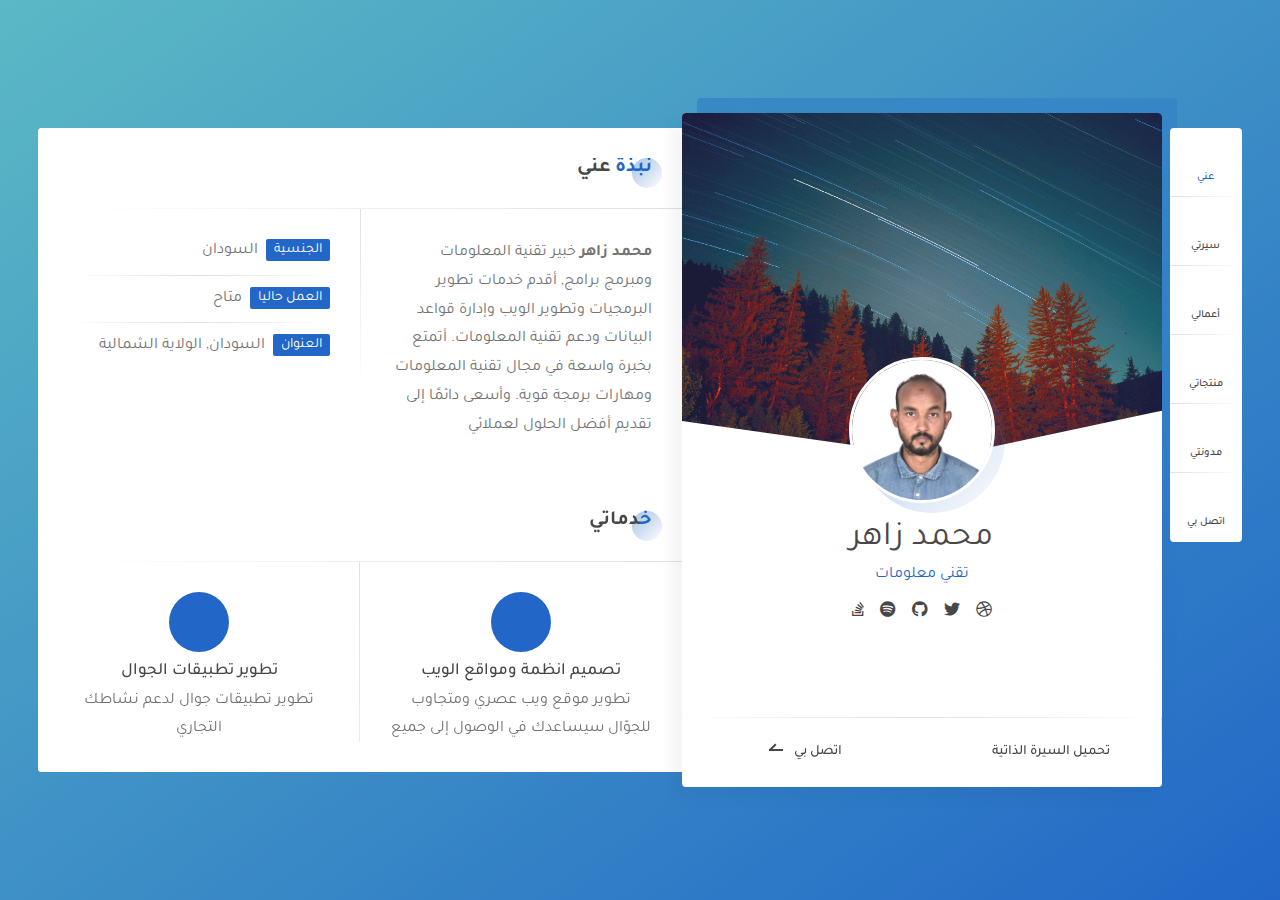
==== commit a1d49fed: "cv add" ====
--- a/index.html
+++ b/index.html
@@ -131,9 +131,9 @@
 		}
 		/* begin shop style*/
 		ul.products{
-			margin: 0 -30px;
-    		margin-top: -1px;
-			margin: 0 0 1em;
+			margin: 0 -30px !important;
+    		margin-top: -1px !important;
+			/* margin: 0 0 1em; */
 			padding: 0;
 			list-style: none outside;
 			clear: both;
@@ -747,7 +747,7 @@
 							<div class="col col-d-3 col-t-3 col-m-6 border-line-v">
 								<div class="fuct-item">
 									<div class="icon"><span class="ion ion-disc"></span></div>
-									<div class="name">20 جواب في مجتمع StackExchange</div>
+									<div class="name">5+ سنوات من الخبرة العملية</div>
 								</div>
 							</div>
 
@@ -755,7 +755,7 @@
 							<div class="col col-d-3 col-t-3 col-m-6 border-line-v">
 								<div class="fuct-item">
 									<div class="icon"><span class="ion ion-trophy"></span></div>
-									<div class="name">الفوز بـ5 بطولات في الويب</div>
+									<div class="name">30+ عميل حول العالم</div>
 								</div>
 							</div>
 
@@ -763,7 +763,7 @@
 							<div class="col col-d-3 col-t-3 col-m-6 border-line-v">
 								<div class="fuct-item">
 									<div class="icon"><span class="ion ion-coffee"></span></div>
-									<div class="name">10+ مشروع تم تسليمه</div>
+									<div class="name">20+ مشروع تم تسليمه</div>
 								</div>
 							</div>
 
@@ -771,7 +771,7 @@
 							<div class="col col-d-3 col-t-3 col-m-6 border-line-v">
 								<div class="fuct-item">
 									<div class="icon"><span class="ion ion-flag"></span></div>
-									<div class="name">تأسيس موقع اوتوميش</div>
+									<div class="name">20K ساعة عمل</div>
 								</div>
 							</div>
 
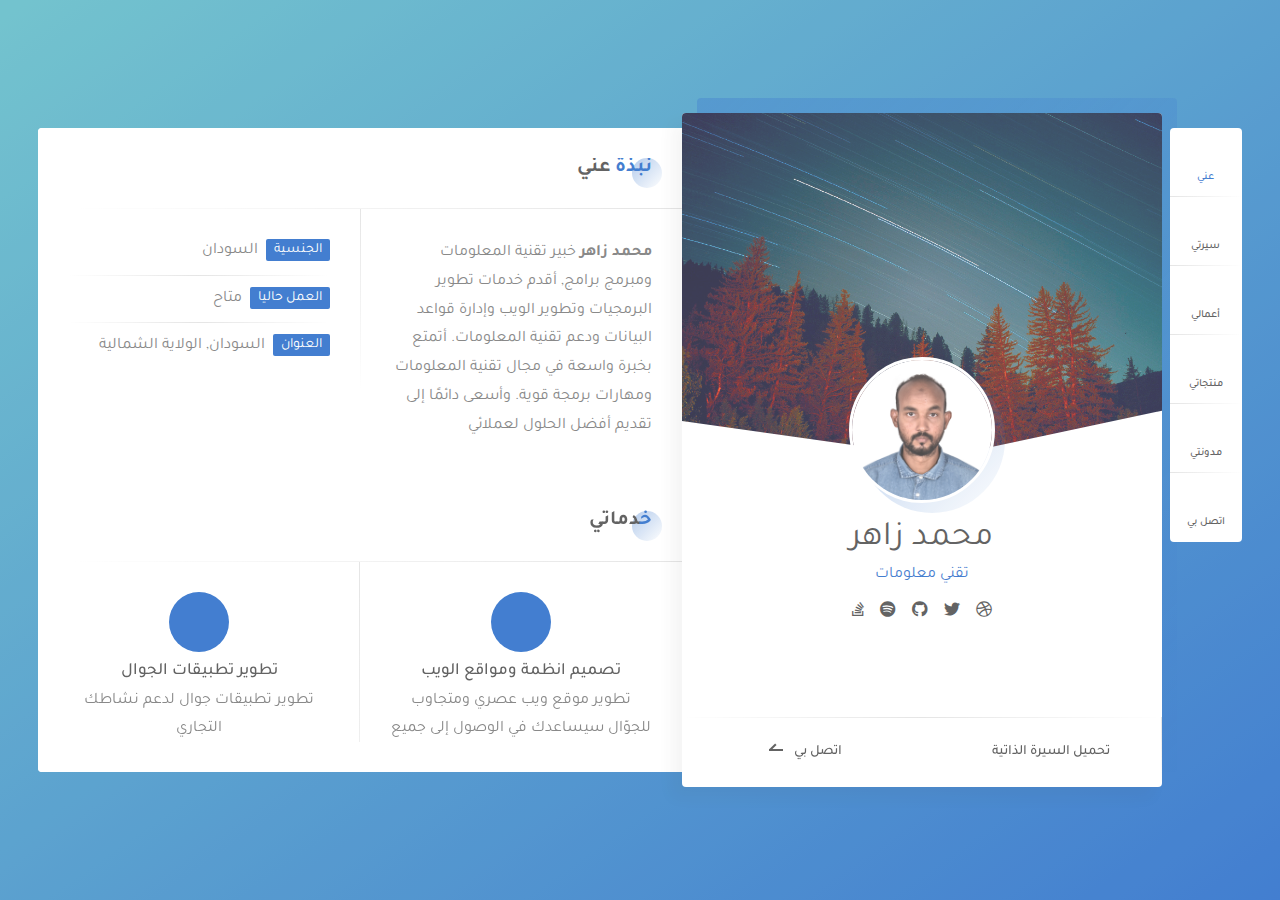
==== commit 6ae339fb: "cv add" ====
--- a/index.html
+++ b/index.html
@@ -95,13 +95,13 @@
 	<link rel="shortcut icon" href="images/profile.jpg">
 	
 	<!-- Global site tag (gtag.js) - Google Analytics -->
-	<script async src="https://www.googletagmanager.com/gtag/js?id=UA-125314689-11"></script>
+	<script async src="https://www.googletagmanager.com/gtag/js?id=G-TH3XPD6F3P"></script>
 	<script>
 	  window.dataLayer = window.dataLayer || [];
 	  function gtag(){dataLayer.push(arguments);}
 	  gtag('js', new Date());
 
-	  gtag('config', 'UA-125314689-11');
+	  gtag('config', 'G-TH3XPD6F3P');
 	</script>
 
 	<style>
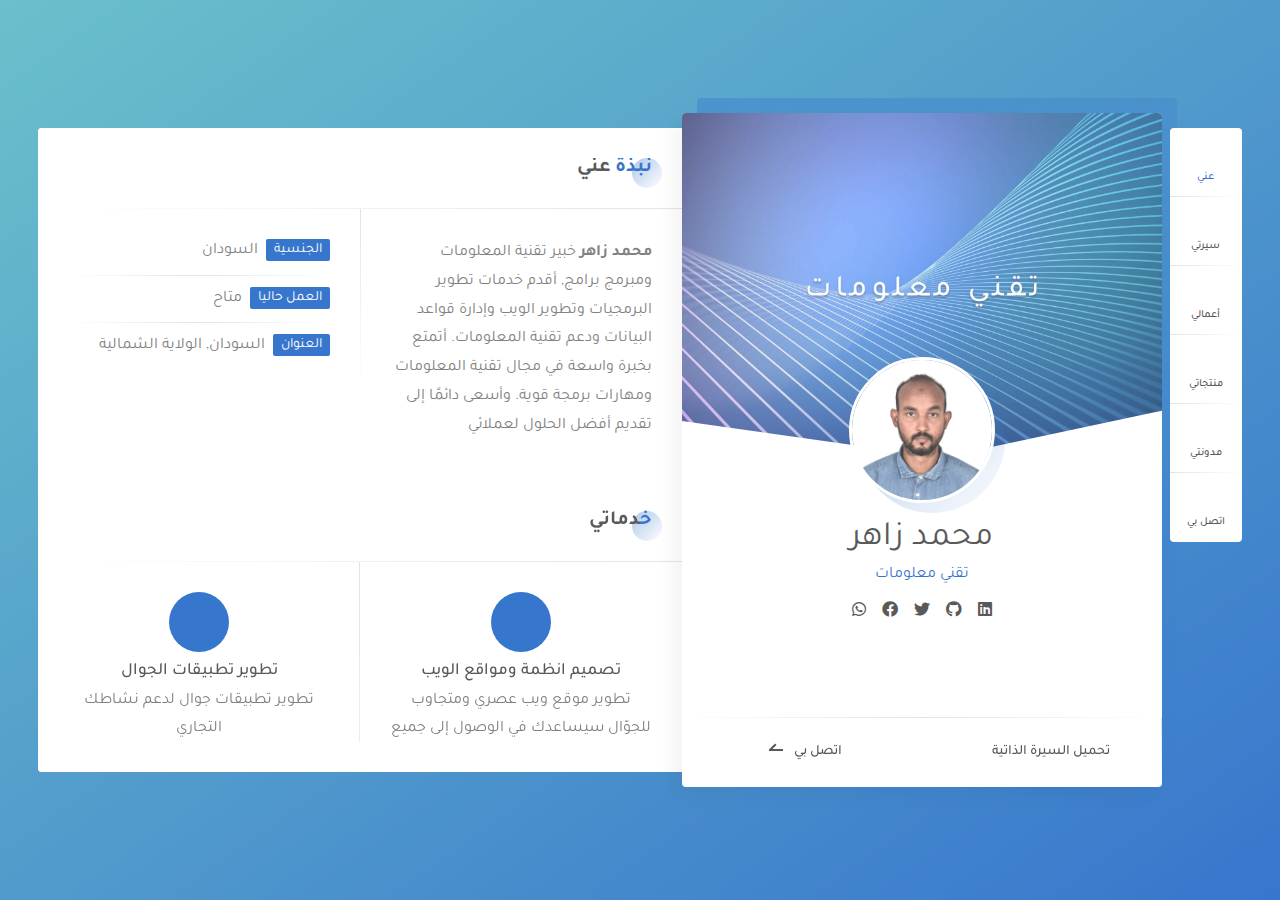
==== commit c47faa22: "links add" ====
--- a/index.html
+++ b/index.html
@@ -396,11 +396,11 @@
 
 					<!-- profile socials -->
 					<div class="social">
-						<a target="_blank" href="https://dribbble.com/"><span class="fab fa-dribbble"></span></a>
-						<a target="_blank" href="https://twitter.com/"><span class="fab fa-twitter"></span></a>
-						<a target="_blank" href="https://github.com/"><span class="fab fa-github"></span></a>
-						<a target="_blank" href="https://www.spotify.com/"><span class="fab fa-spotify"></span></a>
-						<a target="_blank" href="https://stackoverflow.com/"><span class="fab fa-stack-overflow"></span></a>
+						<a target="_blank" href="https://www.linkedin.com/in/mohammed-zahir-97a789161/"><span class="fab fa-linkedin"></span></a>
+						<a target="_blank" href="https://github.com/mohzahir"><span class="fab fa-github"></span></a>
+						<a target="_blank" href="https://x.com/Mohamme97648647"><span class="fab fa-twitter"></span></a>
+						<a target="_blank" href="https://www.facebook.com/profile.php?id=100002574635978"><span class="fab fa-facebook"></span></a>
+						<a target="_blank" href="https://wa.me/249117017444"><span class="fab fa-whatsapp"></span></a>
 					</div>
 					
 					<!-- profile buttons -->
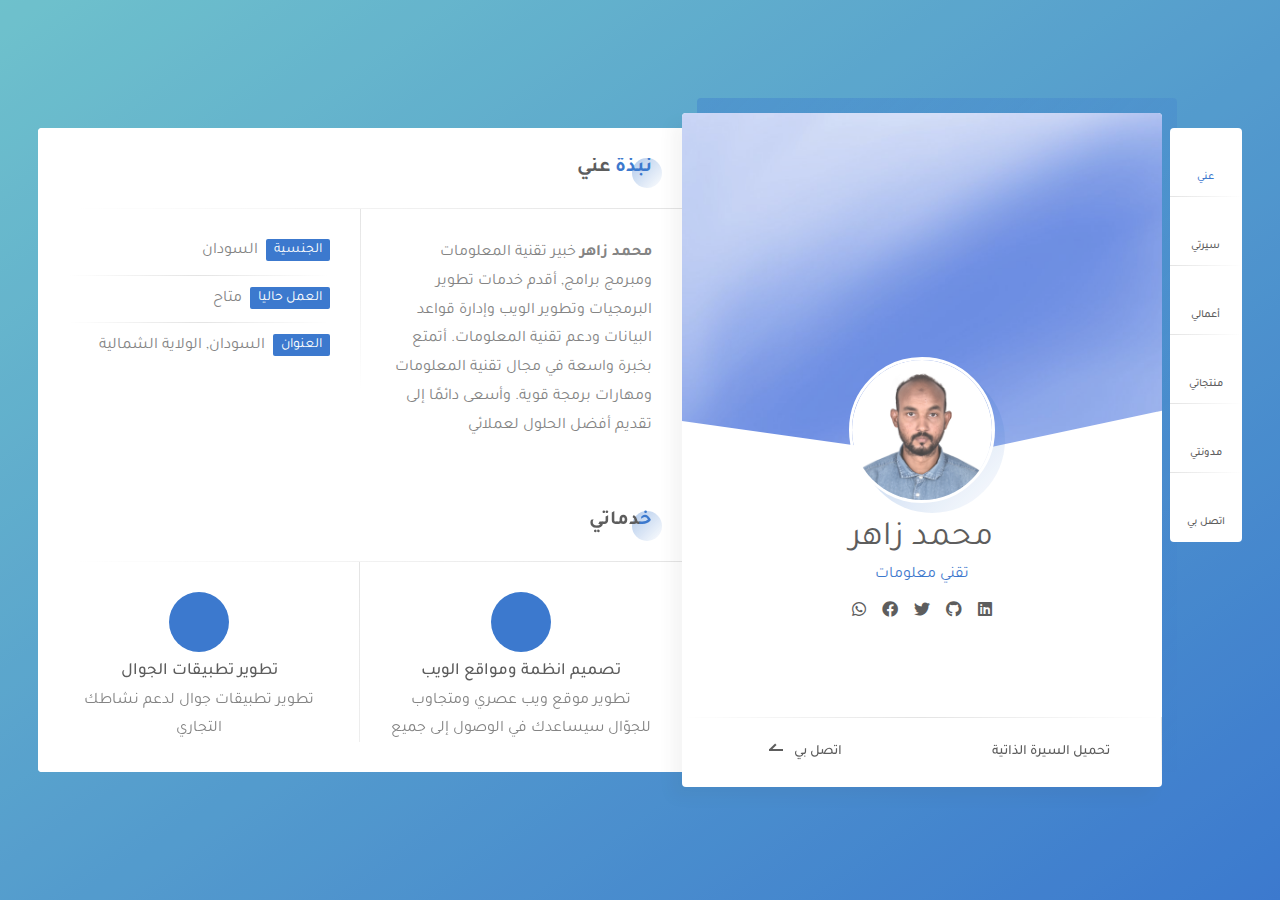
==== commit 7e9e8c5d: "links add" ====
--- a/index.html
+++ b/index.html
@@ -525,7 +525,7 @@
 
 							<div class="col col-d-6 col-t-6 col-m-12 border-line-v">
 								<div class="pricing-item">
-									<div class="icon"><i class="ion ion-speedometer speed-basic"></i></div>
+									<div class="icon"><i class="fa fa-battery-half"></i></div>
 									<div class="name">الأساسي</div>
 									<div class="amount">
 										<span class="dollar">$</span>
@@ -552,7 +552,7 @@
 
 							<div class="col col-d-6 col-t-6 col-m-12 border-line-v">
 								<div class="pricing-item">
-									<div class="icon"><i class="ion ion-speedometer"></i></div>
+									<div class="icon"><i class="fa fa-battery-full"></i></div>
 									<div class="name">برو</div>
 									<div class="amount">
 										<span class="dollar">$</span>
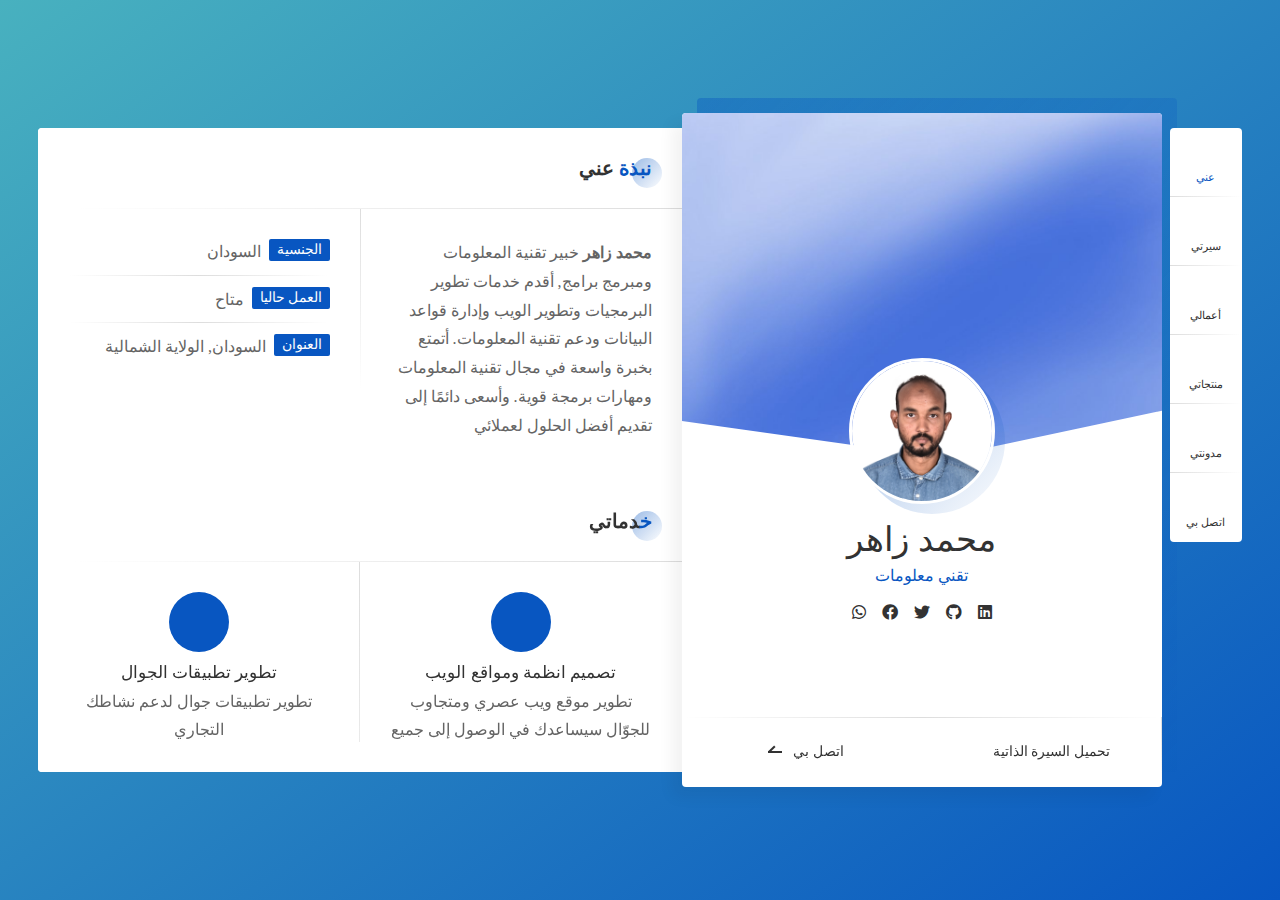
==== commit 0cf7a43e: "=add alqash" ====
--- a/index.html
+++ b/index.html
@@ -22,22 +22,29 @@
 	-->
 	<link href="https://fonts.googleapis.com/css?family=Poppins:100,100i,200,200i,300,300i,400,400i,500,500i,600,600i,700,700i,800,800i,900,900i" rel="stylesheet">
 	<link rel="stylesheet" href="https://use.fontawesome.com/releases/v5.8.0/css/all.css">
-	<link rel="preconnect" href="https://fonts.googleapis.com">
+	<!-- <link rel="preconnect" href="https://fonts.googleapis.com">
 	<link rel="preconnect" href="https://fonts.gstatic.com" crossorigin>
 	<link href="https://fonts.googleapis.com/css2?family=Tajawal:wght@400;500&display=swap" rel="stylesheet">
 	<style>
 		.content .title {
 		font-family: 'Tajawal' !important;
 		}
-		
-			/*
-			Text Font Family
-		*/
 
 		body {
 			font-family: 'Tajawal' !important;
 		}
-	</style>
+	</style> -->
+	<style>
+		@font-face {
+			font-family: Bahij_TheSansArabic;
+		  src: url('fonts/Bahij_TheSansArabic-Plain.ttf');
+		}
+		  
+			  
+		  body, p, h1,h2,h3,h4,h5,h6,a,li,ul,ol {
+			  font-family: 'Bahij_TheSansArabic' !important;
+		  }
+	  </style>
 	
 	<!--
 		Load CSS
@@ -647,8 +654,8 @@
 							<div class="col col-d-3 col-t-3 col-m-6 border-line-v">
 								<div class="client-item">
 									<div class="image">
-										<a target="_blank" href="https://www.google.com">
-											<img src="images/client5.png" alt="" />
+										<a target="_blank" href="https://www.alqash.com">
+											<img src="images/alqash.png" alt="" />
 										</a>
 									</div>
 								</div>
@@ -810,6 +817,25 @@
 									<div class="name">الخبرة المهنية</div>
 								</div>
 								<div class="resume-items">
+									<div class="resume-item border-line-h active">
+										<div class="image">
+											<img decoding="async" src="images/alqash.png" alt="" />
+										</div>
+										<div class="date">
+											<span >2022 - الآن</span>
+										</div>
+										<div class="name">
+											<span >مدير تقني ومطور</span>
+										</div>
+										<div class="company">
+											<span >شركة القش للتجارة والخدمات</span>
+										</div>
+										<div class="single-post-text">
+											<div>
+												<p>مسؤول عن تطوير منصة التجارة الإلكترونية "القش"، والتي تشمل الموقع الإلكتروني، لوحة التحكم، وتطبيق الجوال. بالإضافة إلى ذلك، أنا مسؤول عن إدارة جميع الأعمال التقنية المرتبطة بالمنصة.</p>						
+											</div>
+										</div>
+									</div>
 									<div class="resume-item border-line-h active">
 										<div class="image">
 											<img decoding="async" src="images/hirehub.png" alt="" />
@@ -1372,6 +1398,57 @@
 							<div class="col col-d-6 col-t-6 col-m-12 grid-item web border-line-h">
 								<div class="box-item">
 									<div class="image">
+										<a target="_blank" href="https:algash.com" class="">
+											<img src="images/works/algash.png" alt="" />
+											<span class="info">
+												<span class="ion ion-link"></span>
+											</span>
+										</a>
+									</div>
+									<div class="desc">
+										<a href="images/works/algash.png" class="name has-popup-image">متجر القش الالكتروني</a>
+										<div class="category">رابط</div>
+									</div>
+								</div>
+							</div>
+							<!-- work item photo -->
+							<div class="col col-d-6 col-t-6 col-m-12 grid-item app border-line-h">
+								<div class="box-item">
+									<div class="image">
+										<a target="_blank" href="https://play.google.com/store/apps/details?id=com.tqniait.elqash" class="">
+											<img src="images/works/algashapp.png" alt="" />
+											<span class="info">
+												<span class="ion ion-link"></span>
+											</span>
+										</a>
+									</div>
+									<div class="desc">
+										<a href="images/works/algashapp.png" class="name has-popup-image">تطبيق متجر القش الالكتروني</a>
+										<div class="category">رابط</div>
+									</div>
+								</div>
+							</div>
+							<!-- work item photo -->
+							<div class="col col-d-6 col-t-6 col-m-12 grid-item app border-line-h">
+								<div class="box-item">
+									<div class="image">
+										<a target="_blank" href="https://play.google.com/store/apps/details?id=com.tqniait.elqash" class="">
+											<img src="images/works/alqash_delivery.png" alt="" />
+											<span class="info">
+												<span class="ion ion-link"></span>
+											</span>
+										</a>
+									</div>
+									<div class="desc">
+										<a href="images/works/alqash_delivery.png" class="name has-popup-image">تطبيق رجل التوصيل لمتجر القش</a>
+										<div class="category">رابط</div>
+									</div>
+								</div>
+							</div>
+							<!-- work item photo -->
+							<div class="col col-d-6 col-t-6 col-m-12 grid-item web border-line-h">
+								<div class="box-item">
+									<div class="image">
 										<a target="_blank" href="https://mohzahir.github.io/jawhara/" class="">
 											<img src="images/works/jawhara.png" alt="" />
 											<span class="info">
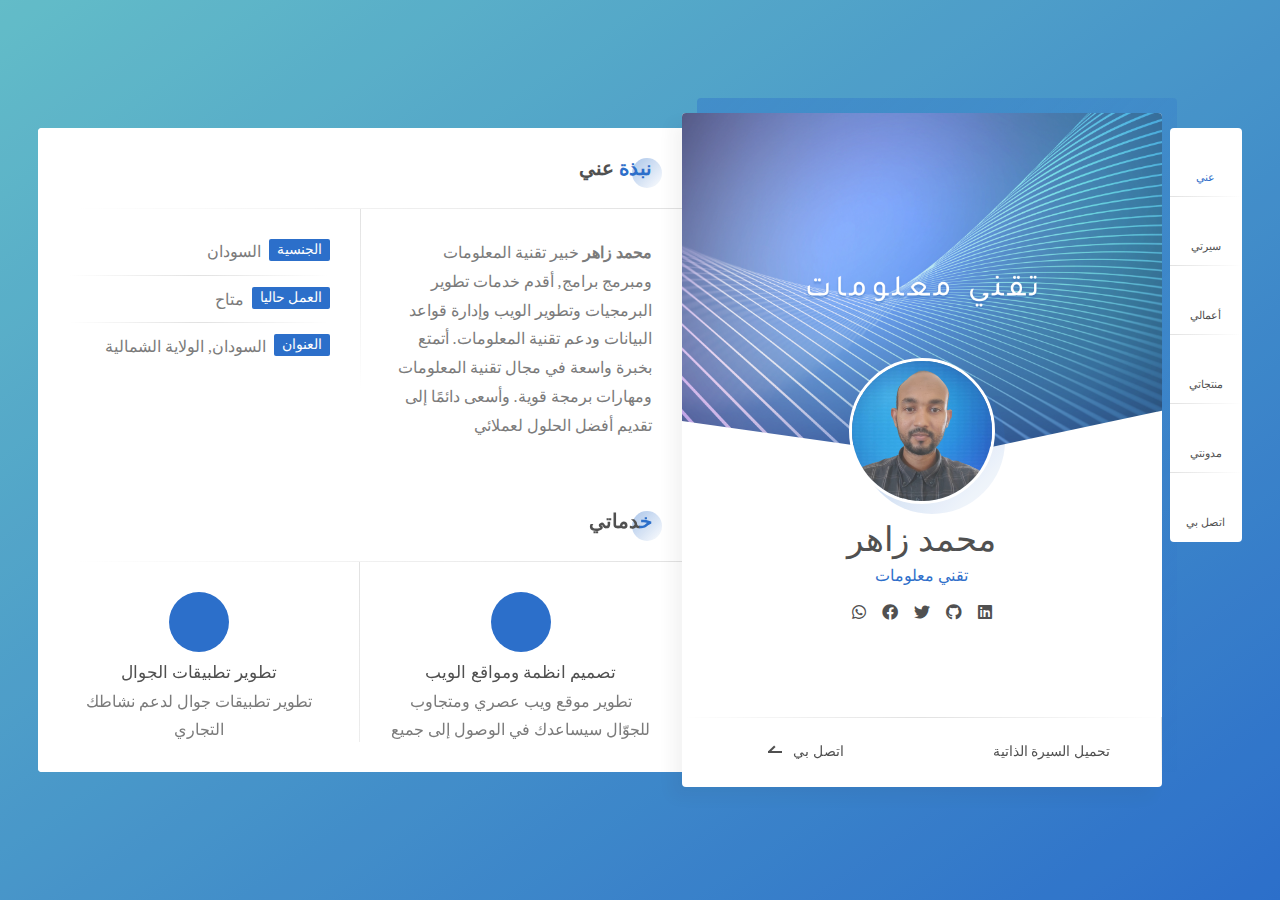
==== commit 575057a4: "=add profile pic" ====
--- a/index.html
+++ b/index.html
@@ -99,7 +99,7 @@
 	<!--
 		Favicons
 	-->
-	<link rel="shortcut icon" href="images/profile.jpg">
+	<link rel="shortcut icon" href="images/profile.png">
 	
 	<!-- Global site tag (gtag.js) - Google Analytics -->
 	<script async src="https://www.googletagmanager.com/gtag/js?id=G-TH3XPD6F3P"></script>
@@ -390,11 +390,11 @@
 				<div class="profile">
 
 					<!-- profile image -->
-					<div class="slide" style="background-image: url(images/bg.jpg);"></div>
+					<div class="slide" style="background-image: url(images/bg.png);"></div>
 
 					<!-- profile photo -->
 					<div class="image">
-						<img src="images/profile.jpg" alt="" />
+						<img src="images/profile.png" alt="" />
 					</div>
 
 					<!-- profile titles -->
@@ -1398,7 +1398,7 @@
 							<div class="col col-d-6 col-t-6 col-m-12 grid-item web border-line-h">
 								<div class="box-item">
 									<div class="image">
-										<a target="_blank" href="https:algash.com" class="">
+										<a target="_blank" href="https://alqash.com" class="">
 											<img src="images/works/algash.png" alt="" />
 											<span class="info">
 												<span class="ion ion-link"></span>
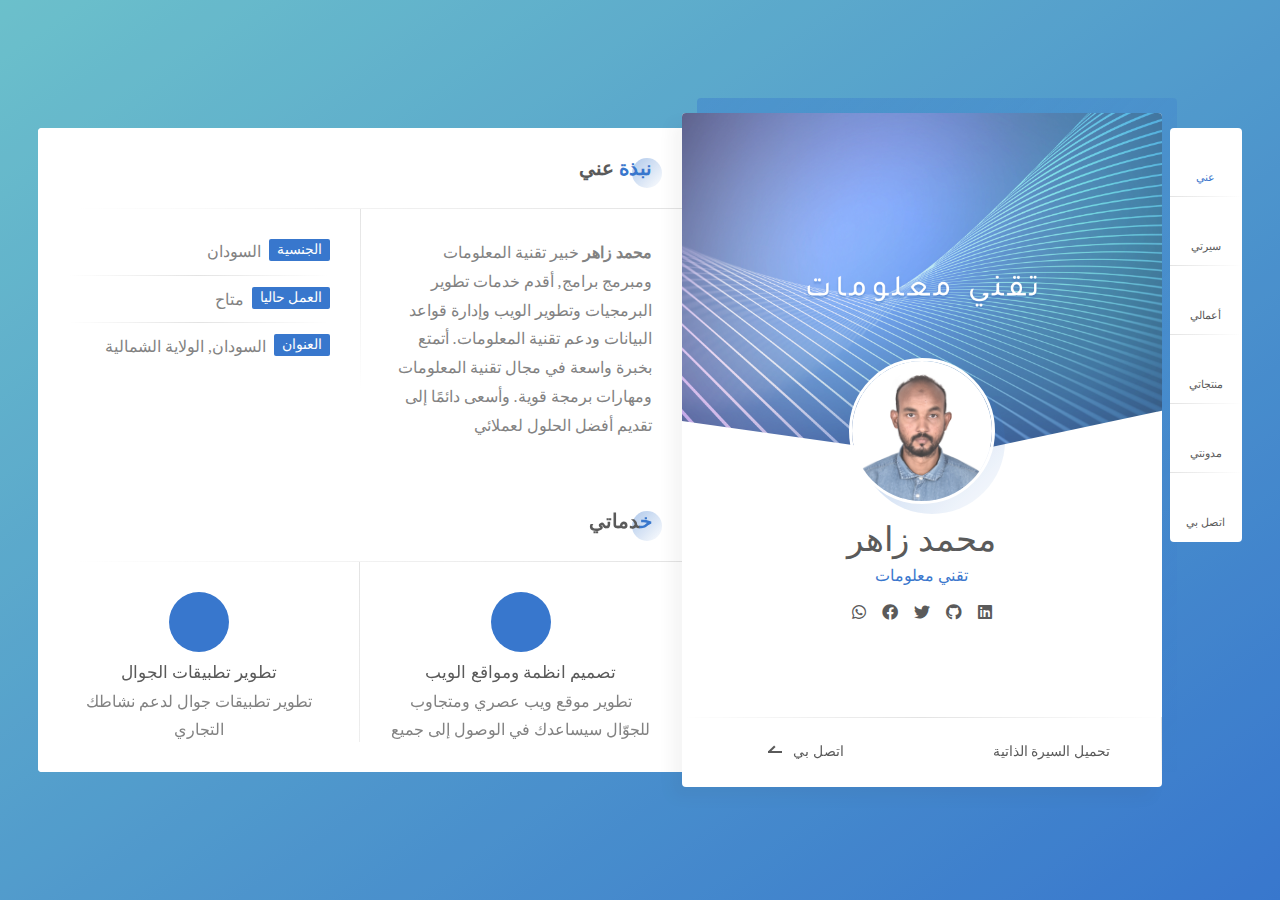
==== commit 5775f7fd: "=crm product add" ====
--- a/index.html
+++ b/index.html
@@ -99,7 +99,7 @@
 	<!--
 		Favicons
 	-->
-	<link rel="shortcut icon" href="images/profile.png">
+	<link rel="shortcut icon" href="images/profile.jpg">
 	
 	<!-- Global site tag (gtag.js) - Google Analytics -->
 	<script async src="https://www.googletagmanager.com/gtag/js?id=G-TH3XPD6F3P"></script>
@@ -394,7 +394,7 @@
 
 					<!-- profile photo -->
 					<div class="image">
-						<img src="images/profile.png" alt="" />
+						<img src="images/profile.jpg" alt="" />
 					</div>
 
 					<!-- profile titles -->
@@ -2056,12 +2056,12 @@
 									<span class="price">
 										<del aria-hidden="true">
 											<span class="Price_amount">
-												<bdi><span class="Price_currencySymbol">$</span>60.00</bdi>
+												<bdi><span class="Price_currencySymbol"></span>400.00</bdi>ر.س
 											</span>
 										</del> 
 										<ins>
 											<span class="Price_amount_discount">
-												<bdi><span class="Price_currencySymbol">$</span>40.00</bdi>
+												<bdi><span class="Price_currencySymbol"></span>300.00</bdi>ر.س
 											</span>
 										</ins>
 									</span>
@@ -2076,12 +2076,32 @@
 									<span class="price">
 										<del aria-hidden="true">
 											<span class="Price_amount">
-												<bdi><span class="Price_currencySymbol">$</span>120.00</bdi>
+												<bdi><span class="Price_currencySymbol"></span>1000.00</bdi>ر.س
 											</span>
 										</del> 
 										<ins>
 											<span class="Price_amount_discount">
-												<bdi><span class="Price_currencySymbol">$</span>99.00</bdi>
+												<bdi><span class="Price_currencySymbol"></span>900.00</bdi>ر.س
+											</span>
+										</ins>
+									</span>
+								</a>
+								<a href="pos_product.html" data-quantity="1" class="add_to_cart_button" data-product_id="348" data-product_sku="" aria-label="إضافة &quot;قالب بطاقة&quot; إلى سلة مشترياتك" rel="nofollow">إضافة إلى السلة</a>
+							</li>
+							<li class="col col-d-6 col-t-6 col-m-12 border-line-h product first">
+								<a href="pos_product.html" class="product_link">
+									<span class="onsale">تخفيض!</span>
+									<img decoding="async" width="300" height="300" src="images/works/perfex_crm.png" class="attachment_thumbnail" alt="">
+									<h2 class="product_title">نظام ادارة علاقات العملاء وموارد الشركات</h2>
+									<span class="price">
+										<del aria-hidden="true">
+											<span class="Price_amount">
+												<bdi><span class="Price_currencySymbol"></span>1000.00</bdi>ر.س
+											</span>
+										</del> 
+										<ins>
+											<span class="Price_amount_discount">
+												<bdi><span class="Price_currencySymbol"></span>900.00</bdi>ر.س
 											</span>
 										</ins>
 									</span>
